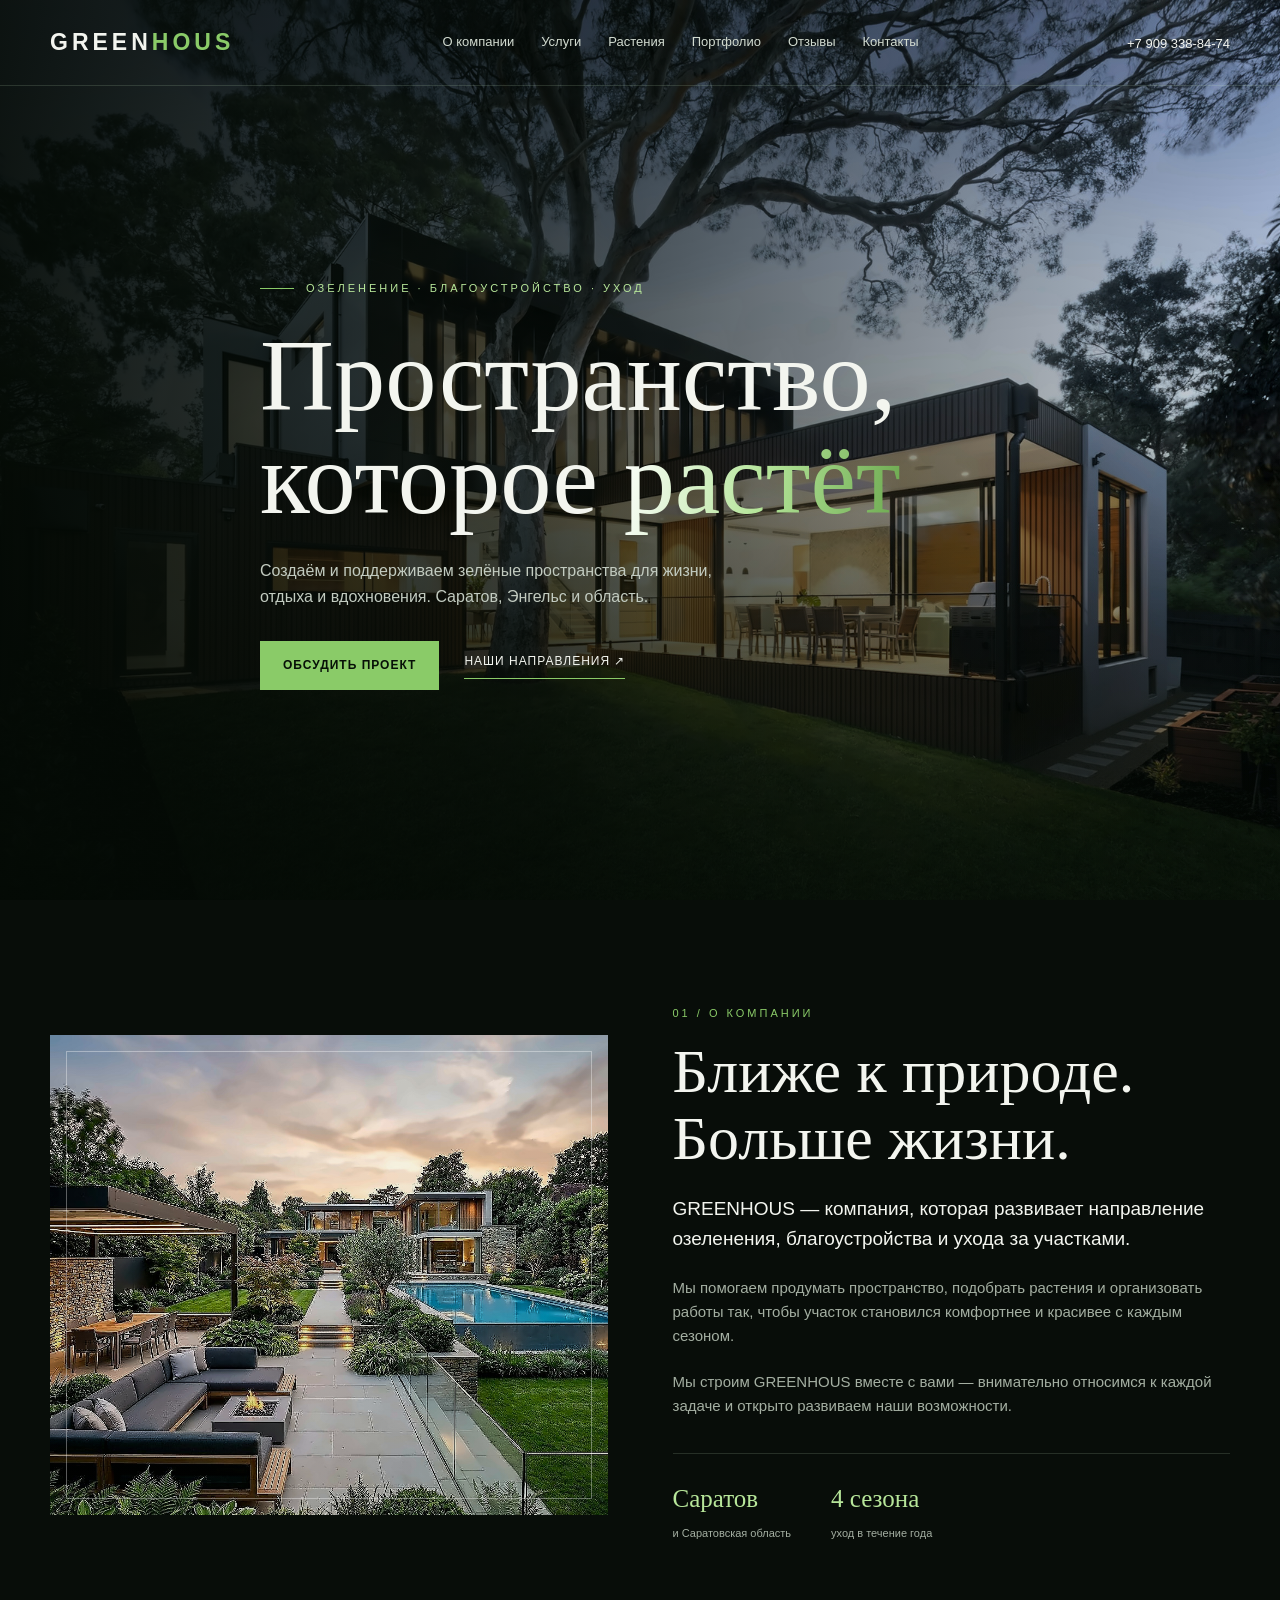
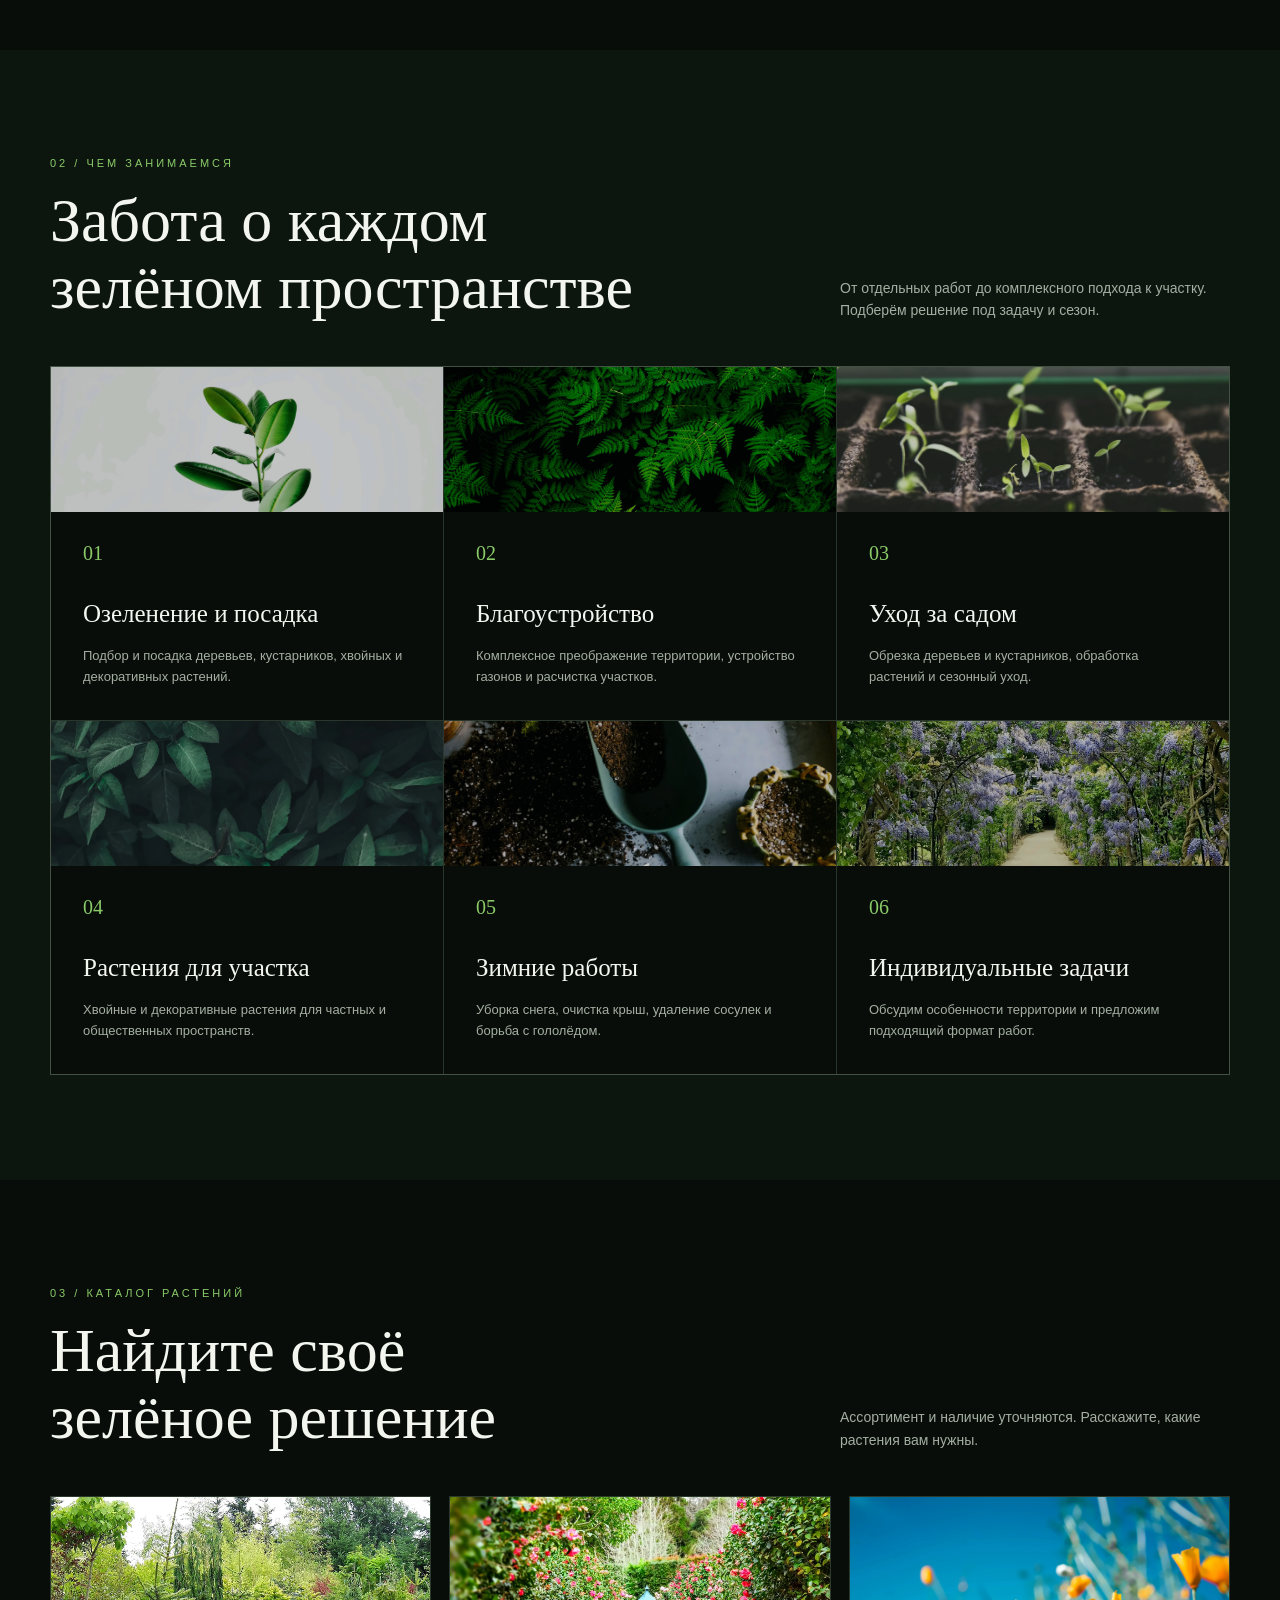
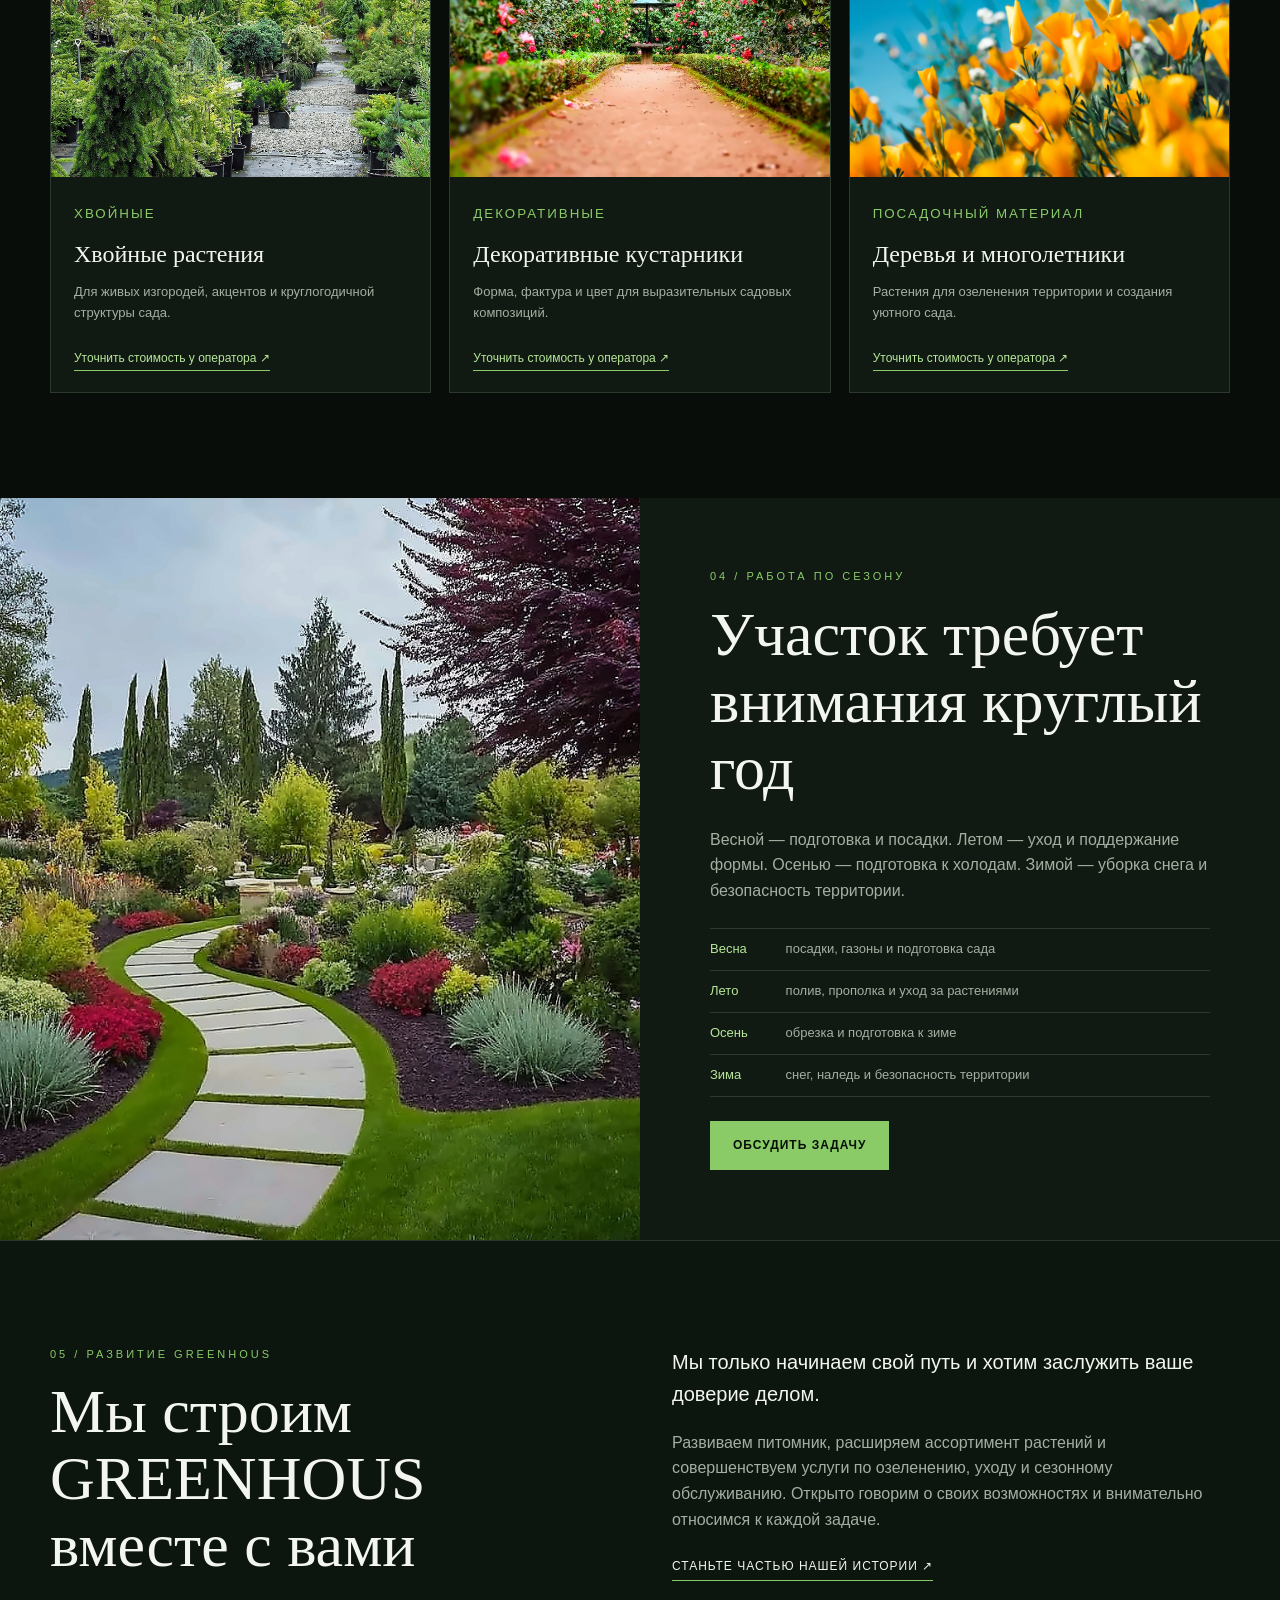
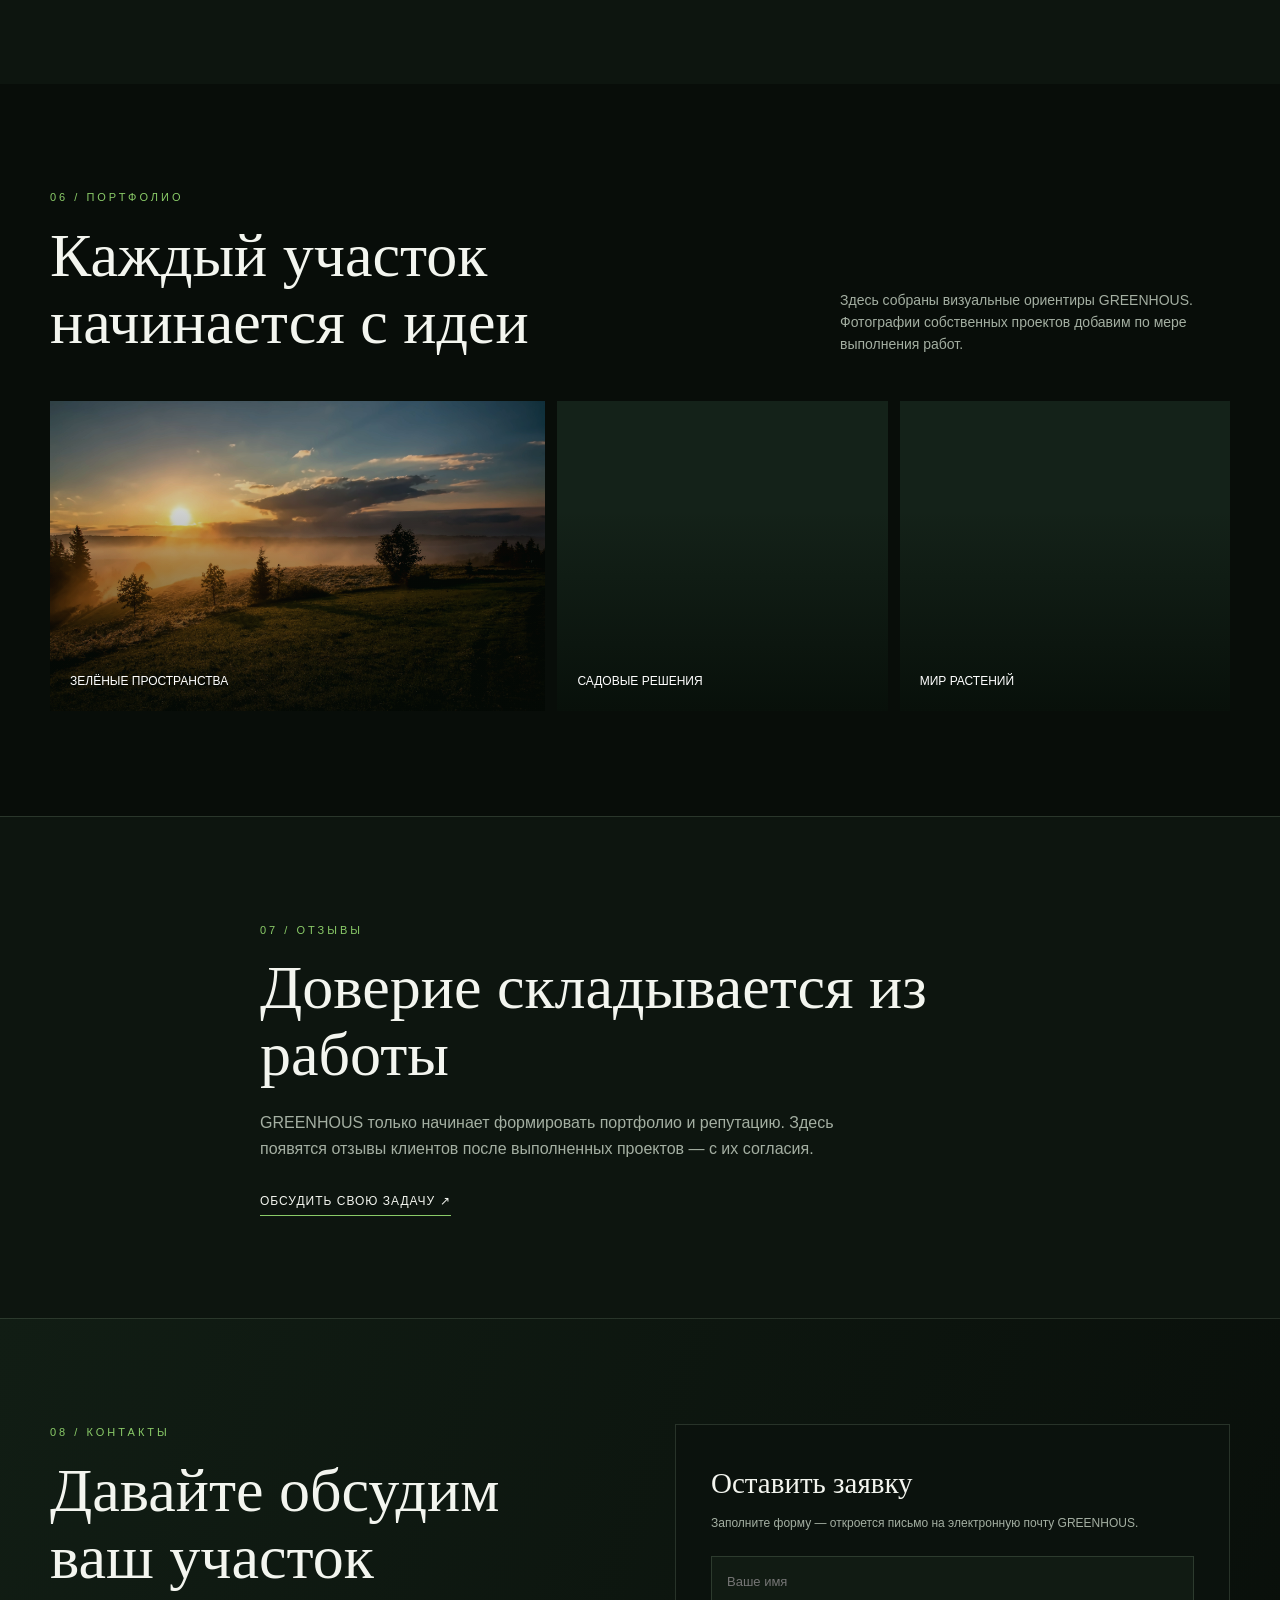
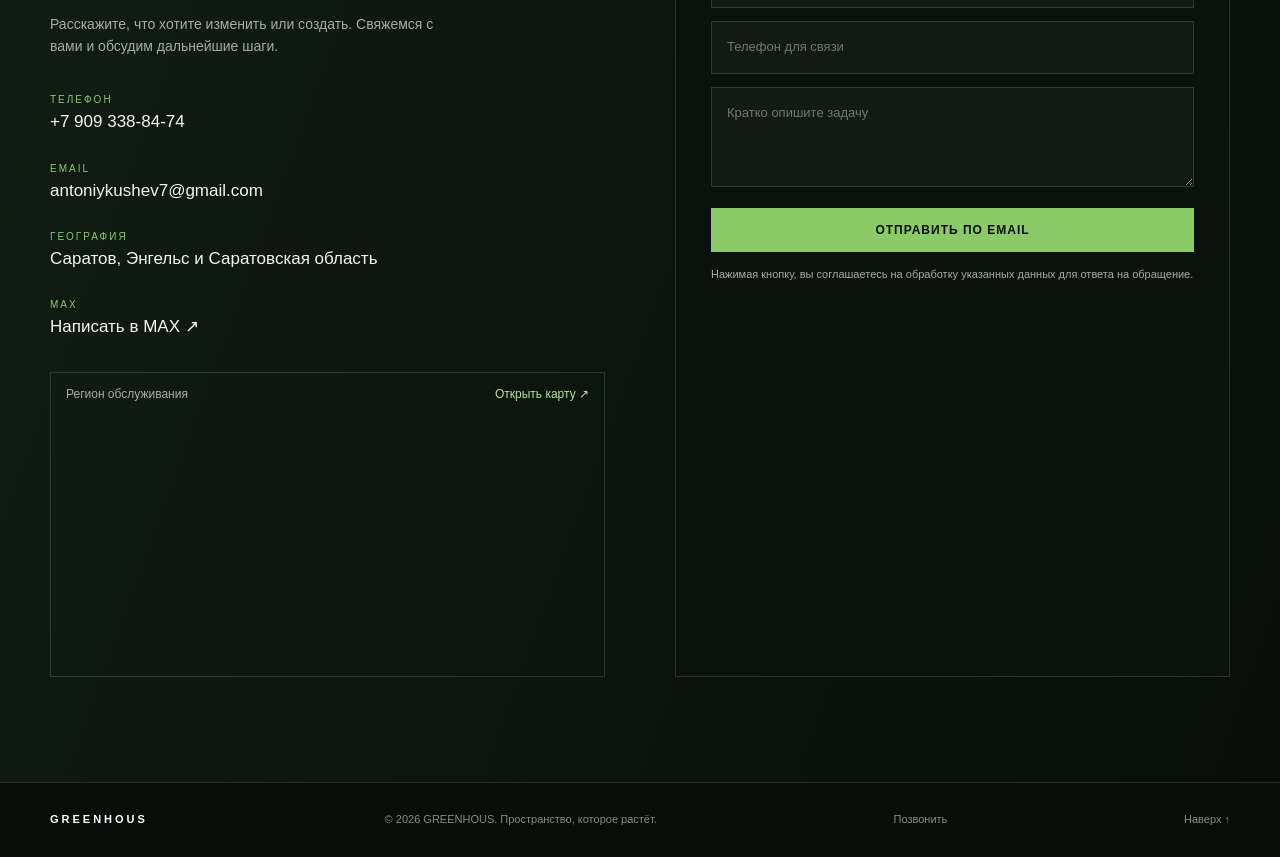
==== index.html @ dd73103c "Add files via upload" ====
<!DOCTYPE html>
<html lang="ru">
<head>
<meta charset="UTF-8">
<meta name="viewport" content="width=device-width, initial-scale=1.0">
<meta name="theme-color" content="#080d09">
<meta name="description" content="GREENHOUS — озеленение, благоустройство и уход за участками в Саратове и области.">
<meta name="robots" content="index,follow">
<meta property="og:type" content="website">
<meta property="og:locale" content="ru_RU">
<meta property="og:site_name" content="GREENHOUS">
<meta property="og:title" content="GREENHOUS — озеленение и уход за участками">
<meta property="og:description" content="Озеленение, благоустройство, растения и уход за участками в Саратове, Энгельсе и области.">
<meta name="color-scheme" content="dark">
<link rel="preload" as="image" href="images/1.jpg" fetchpriority="high">
<title>GREENHOUS — пространство, которое растёт</title>

<style>
:root {
  --bg: #080d09;
  --panel: #101a12;
  --green: #8acb68;
  --light-green: #b7e69a;
  --white: #f3f5ef;
  --muted: #a4afa2;
  --line: rgba(190,220,184,.16);
  --serif: Georgia, "Times New Roman", serif;
}

* {
  box-sizing: border-box;
  margin: 0;
  padding: 0;
}

html {
  scroll-behavior: smooth;
  scroll-padding-top: 24px;
}

:focus-visible { outline: 2px solid var(--light-green); outline-offset: 4px; }
img { display: block; }
::selection { background: var(--green); color: #071007; }

body {
  background: var(--bg);
  color: var(--white);
  font-family: Arial, sans-serif;
  line-height: 1.6;
}

a {
  color: inherit;
  text-decoration: none;
}

.container {
  width: min(1180px, calc(100% - 48px));
  margin: auto;
}

/* HEADER */

header {
  position: absolute;
  z-index: 10;
  width: 100%;
  border-bottom: 1px solid var(--line);
}

.nav {
  height: 85px;
  display: flex;
  align-items: center;
  justify-content: space-between;
}

.logo {
  font-size: 23px;
  font-weight: 800;
  letter-spacing: 4px;
}

.logo span {
  color: var(--green);
}

.nav-links {
  display: flex;
  gap: 27px;
  font-size: 13px;
  color: #d2dbd0;
}

.nav-links a:hover {
  color: var(--light-green);
}

.phone {
  font-size: 13px;
}

.menu-button {
  display: none;
  background: none;
  border: none;
  color: white;
  font-size: 26px;
  cursor: pointer;
  width: 44px;
  height: 44px;
}

/* BUTTONS */

.button {
  display: inline-block;
  padding: 14px 22px;
  background: var(--green);
  border: 1px solid var(--green);
  color: #071007;
  font-size: 12px;
  font-weight: bold;
  letter-spacing: 1px;
  text-transform: uppercase;
  transition: .3s;
  cursor: pointer;
}

.button:hover {
  background: transparent;
  color: var(--light-green);
}

/* HERO */

.hero {
  min-height: 750px;
  height: 100vh;
  display: flex;
  align-items: center;
  position: relative;
  background:
    linear-gradient(90deg,
      rgba(5,10,6,.96),
      rgba(5,10,6,.78) 48%,
      rgba(5,10,6,.2)),
    url("images/5.jpg")
    center/cover;
}

.hero-content {
  max-width: 760px;
  padding-top: 70px;
}

.eyebrow {
  color: var(--light-green);
  font-size: 11px;
  letter-spacing: 3px;
  text-transform: uppercase;
}

.eyebrow::before {
  content: "";
  display: inline-block;
  width: 34px;
  height: 1px;
  background: var(--green);
  margin-right: 12px;
  vertical-align: middle;
}

.hero h1 {
  font-family: var(--serif);
  font-size: clamp(55px, 8vw, 105px);
  font-weight: 400;
  line-height: 1;
  margin: 28px 0;
}

.hero h1 em {
  font-style: normal;
  background: linear-gradient(
    100deg,
    #fff,
    #b5e59a,
    #6ba84e
  );
  -webkit-background-clip: text;
  background-clip: text;
  color: transparent;
}

.hero p {
  max-width: 470px;
  color: #c2cbc0;
  font-size: 16px;
  margin-bottom: 32px;
}

.hero-actions {
  display: flex;
  align-items: center;
  gap: 25px;
}

.text-link {
  font-size: 12px;
  text-transform: uppercase;
  letter-spacing: 1px;
  border-bottom: 1px solid var(--green);
  padding-bottom: 7px;
}

/* GENERAL SECTIONS */

section {
  padding: 105px 0;
}

.kicker {
  color: var(--green);
  font-size: 11px;
  letter-spacing: 3px;
  text-transform: uppercase;
}

h2 {
  font-family: var(--serif);
  font-size: clamp(38px, 5vw, 62px);
  font-weight: 400;
  line-height: 1.08;
  margin-top: 15px;
}

.section-head {
  display: flex;
  align-items: end;
  justify-content: space-between;
  gap: 30px;
  margin-bottom: 45px;
}

.section-intro {
  max-width: 390px;
  color: var(--muted);
  font-size: 14px;
}

/* ABOUT */

.about-grid {
  display: grid;
  grid-template-columns: 1fr 1fr;
  gap: 65px;
  align-items: center;
}

.about-image {
  min-height: 480px;
  background:
    url("images/2.jpg")
    center/cover;
}

.about-text p {
  color: var(--muted);
  margin-top: 22px;
  font-size: 15px;
}

.about-text .lead {
  color: var(--white);
  font-size: 19px;
}

.stats {
  display: flex;
  gap: 40px;
  border-top: 1px solid var(--line);
  margin-top: 35px;
  padding-top: 25px;
}

.stats strong {
  display: block;
  color: var(--light-green);
  font-family: var(--serif);
  font-size: 25px;
  font-weight: 400;
}

.stats span {
  font-size: 11px;
  color: var(--muted);
}

/* SERVICES */

.services {
  background: #0d150f;
}

.service-grid {
  display: grid;
  grid-template-columns: repeat(3, 1fr);
  border: 1px solid var(--line);
  gap: 1px;
  background: var(--line);
}

.service {
  background: var(--bg);
  padding: 32px;
  min-height: 230px;
  transition: .3s;
}

.service:hover {
  background: #142219;
}

.service-number {
  color: var(--green);
  font-family: var(--serif);
  font-size: 20px;
}

.service h3 {
  font-family: var(--serif);
  font-size: 25px;
  font-weight: 400;
  margin: 25px 0 12px;
}

.service p {
  color: var(--muted);
  font-size: 13px;
}

/* CATALOG */

.catalog-grid {
  display: grid;
  grid-template-columns: repeat(3, 1fr);
  gap: 18px;
}

.plant {
  background: var(--panel);
  border: 1px solid var(--line);
}

.plant-image {
  height: 260px;
  background-size: cover;
  background-position: center;
}

.plant:nth-child(1) .plant-image {
  background-image: url("images/3.jpg");
}

.plant:nth-child(2) .plant-image {
  background-image: url("images/14.jpg");
}

.plant:nth-child(3) .plant-image {
  background-image: url("images/12.jpg");
}

.plant-content {
  padding: 23px;
}

.plant-content small {
  color: var(--green);
  text-transform: uppercase;
  letter-spacing: 2px;
}

.plant-content h3 {
  font-family: var(--serif);
  font-size: 24px;
  font-weight: 400;
  margin: 9px 0;
}

.plant-content p {
  color: var(--muted);
  font-size: 13px;
  margin-bottom: 20px;
}

.plant-content a {
  color: var(--light-green);
  font-size: 12px;
  border-bottom: 1px solid var(--green);
  padding-bottom: 5px;
}

/* FEATURE */

.feature {
  display: grid;
  grid-template-columns: 1fr 1fr;
  background: #101a12;
  padding: 0;
}

.feature-image {
  min-height: 480px;
  background: url("images/4.jpg")
  center/cover;
}

.feature-content {
  padding: 70px;
  align-self: center;
}

.feature-content p {
  color: var(--muted);
  margin: 25px 0;
}

/* PORTFOLIO */

.gallery {
  display: grid;
  grid-template-columns: 1.2fr .8fr .8fr;
  gap: 12px;
}

.gallery-item {
  height: 310px;
  position: relative;
  overflow: hidden;
}

.gallery-item img {
  width: 100%;
  height: 100%;
  object-fit: cover;
  position: absolute;
  inset: 0;
  opacity: .8;
  transition: .5s;
}

.gallery-item:hover img {
  transform: scale(1.05);
  opacity: 1;
}

.gallery-item span {
  position: absolute;
  bottom: 20px;
  left: 20px;
  font-size: 12px;
  text-transform: uppercase;
}

/* CONTACTS */

.contacts {
  background: linear-gradient(110deg, #111d14, #080d09);
  border-top: 1px solid var(--line);
}

.contact-grid {
  display: grid;
  grid-template-columns: 1fr 1fr;
  gap: 70px;
}

.contact-details {
  display: grid;
  gap: 25px;
  margin-top: 35px;
}

.contact-details small {
  display: block;
  color: var(--green);
  font-size: 10px;
  letter-spacing: 2px;
  text-transform: uppercase;
}

.contact-details a,
.contact-details span {
  font-size: 17px;
}

.contact-form {
  background: #0b120d;
  border: 1px solid var(--line);
  padding: 35px;
}

.contact-form .privacy-note { color: var(--muted); font-size: 11px; line-height: 1.5; margin-top: 14px; }
.contact-form .privacy-note a { color: var(--light-green); text-decoration: underline; text-underline-offset: 3px; }

.contact-form h3 {
  font-family: var(--serif);
  font-size: 29px;
  font-weight: 400;
}

.contact-form p {
  color: var(--muted);
  font-size: 12px;
  margin: 8px 0 22px;
}

.field {
  width: 100%;
  background: #111b13;
  border: 1px solid var(--line);
  padding: 15px;
  color: white;
  margin-bottom: 13px;
  font: inherit;
  font-size: 13px;
  outline: none;
}

.field:focus {
  border-color: var(--green);
}

textarea.field {
  min-height: 100px;
  resize: vertical;
}

.form-status {
  color: var(--light-green);
  font-size: 12px;
  margin-top: 12px;
}

/* FOOTER */

footer {
  padding: 28px 0;
  border-top: 1px solid var(--line);
  color: #829080;
  font-size: 11px;
}

.footer-row {
  display: flex;
  justify-content: space-between;
  gap: 20px;
}

.footer-logo {
  color: white;
  font-weight: bold;
  letter-spacing: 3px;
}

/* MOBILE */

@media(max-width: 850px) {
  .nav-links {
    gap: 12px;
  }

  .phone {
    display: none;
  }

  .about-grid,
  .contact-grid {
    gap: 30px;
  }
}

@media(max-width: 700px) {
  .container {
    width: calc(100% - 36px);
  }

  .nav {
    height: 72px;
  }

  .menu-button {
    display: block;
  }

  .nav-links {
    display: none;
    position: absolute;
    top: 72px;
    left: 0;
    right: 0;
    background: #0b120d;
    padding: 25px;
    flex-direction: column;
    border-bottom: 1px solid var(--line);
    box-shadow: 0 16px 28px rgba(0,0,0,.25);
  }

  .nav-links.open {
    display: flex;
  }

  .hero {
    min-height: 620px;
    height: min(92svh, 820px);
  }

  .hero h1 {
    font-size: 58px;
  }

  section {
    padding: 75px 0;
  }

  .section-head {
    display: block;
  }

  .section-intro {
    margin-top: 20px;
  }

  .about-grid,
  .contact-grid,
  .feature {
    grid-template-columns: 1fr;
  }

  .about-image {
    min-height: 320px;
    order: 2;
  }

  .service-grid,
  .catalog-grid {
    grid-template-columns: 1fr;
  }

  .feature-image {
    min-height: 280px;
  }

  .feature-content {
    padding: 40px 25px;
  }

  .gallery {
    grid-template-columns: 1fr 1fr;
  }

  .gallery-item {
    height: 210px;
  }

  .gallery-item:first-child {
    grid-column: span 2;
  }

  .contact-form {
    padding: 23px;
  }

  .footer-row {
    flex-direction: column;
  }
}


/* ===== FOREST PREMIUM — IMAGE UPDATE ===== */

/* Главный экран */
.hero {
  background:
    linear-gradient(
      90deg,
      rgba(4, 10, 5, .94) 0%,
      rgba(4, 10, 5, .70) 42%,
      rgba(4, 10, 5, .12) 100%
    ),
    linear-gradient(
      0deg,
      rgba(4, 10, 5, .65),
      transparent 55%
    ),
    url("images/1.jpg")
    center 48% / cover;
}

/* Фотография о компании */
.about-image {
  background:
    linear-gradient(0deg, rgba(5,12,7,.15), transparent),
    url("images/2.jpg")
    center / cover;
  position: relative;
  overflow: hidden;
}

.about-image::after {
  content: "";
  position: absolute;
  inset: 16px;
  border: 1px solid rgba(255,255,255,.35);
}

/* Фотографии в карточках услуг */
.service {
  position: relative;
  overflow: hidden;
  isolation: isolate;
}

.service::before {
  content: "";
  display: block;
  height: 145px;
  margin: -32px -32px 25px;
  background-size: cover;
  background-position: center;
  opacity: .78;
  transition: .5s;
}

.service:hover::before {
  transform: scale(1.04);
  opacity: 1;
}

.service:nth-child(1)::before {
  background-image:
    url("images/6.jpg");
}

.service:nth-child(2)::before {
  background-image:
    url("images/13.jpg");
}

.service:nth-child(3)::before {
  background-image:
    url("images/7.jpg");
}

.service:nth-child(4)::before {
  background-image:
    url("images/8.jpg");
}

.service:nth-child(5)::before {
  background-image:
    url("images/9.jpg");
}

.service:nth-child(6)::before {
  background-image:
    url("images/10.jpg");
}

/* Каталог */
.plant-image {
  height: 280px;
  background-size: cover;
  background-position: center;
  transition: .5s;
}

.plant:hover .plant-image {
  transform: scale(1.025);
}

/* Большая фотография сезонных работ */
.feature-image {
  background:
    linear-gradient(0deg, rgba(4,10,5,.12), transparent),
    url("images/4.jpg")
    center / cover;
}

/* Портфолио */
.gallery-item {
  background: #142219;
}

.gallery-item img {
  filter: saturate(.85) contrast(1.05);
  transition: transform .7s, opacity .5s;
}

.gallery-item::after {
  content: "";
  position: absolute;
  inset: 0;
  background: linear-gradient(
    0deg,
    rgba(4,10,5,.75),
    transparent 65%
  );
  pointer-events: none;
}

.gallery-item span {
  z-index: 2;
  color: white;
}

/* Мобильная версия */
@media(max-width:700px) {
  .service::before {
    height: 175px;
  }

  .plant-image {
    height: 250px;
  }

  .about-image {
    min-height: 350px;
  }
}


.growth { background: #0d150f; border-top: 1px solid var(--line); }
.growth-grid { display: grid; grid-template-columns: 1fr 1fr; gap: 64px; align-items: start; }
.growth-copy p { color: var(--muted); margin: 0 0 20px; }
.growth-copy .lead { color: var(--white); font-size: 20px; }
.season-list { list-style: none; margin: 24px 0; border-top: 1px solid var(--line); }
.season-list li { padding: 10px 0; border-bottom: 1px solid var(--line); color: var(--muted); font-size: 13px; }
.season-list span { display: inline-block; width: 72px; color: var(--light-green); }
.admin-link { color: var(--muted); font-size: 11px; }
@media(max-width:700px) { .growth-grid { grid-template-columns: 1fr; gap: 24px; } }


.reviews { background:#0d150f; border-top:1px solid var(--line); }
.reviews-inner { max-width:760px; }
.reviews-inner p { color:var(--muted); max-width:600px; margin:22px 0 26px; }
.map-block { margin-top:32px; border:1px solid var(--line); }
.map-heading { display:flex; justify-content:space-between; gap:12px; padding:12px 15px; color:var(--muted); font-size:12px; }
.map-heading a { color:var(--light-green); }
.map-block iframe { display:block; border:0; width:100%; height:260px; filter:saturate(.72); }

</style>
</head>

<body>

<header>
  <div class="container nav">
    <a class="logo" href="#top">GREEN<span>HOUS</span></a>

    <nav class="nav-links" id="navLinks" aria-label="Основная навигация">
      <a href="#about">О компании</a>
      <a href="#services">Услуги</a>
      <a href="#catalog">Растения</a>
      <a href="#portfolio">Портфолио</a>
      <a href="#reviews">Отзывы</a>
      <a href="#contacts">Контакты</a>
    </nav>

    <div>
      <a class="phone" href="tel:+790933884746">+7 909 338-84-74</a>
      <button class="menu-button" id="menuButton" type="button" aria-label="Открыть меню" aria-expanded="false" aria-controls="navLinks">☰</button>
    </div>
  </div>
</header>

<main id="top">

<!-- ГЛАВНЫЙ ЭКРАН -->
<section class="hero">
  <div class="container hero-content">
    <div class="eyebrow">Озеленение · благоустройство · уход</div>

    <h1>
      Пространство,<br>
      которое <em>растёт</em>
    </h1>

    <p>
      Создаём и поддерживаем зелёные пространства
      для жизни, отдыха и вдохновения.
      Саратов, Энгельс и область.
    </p>

    <div class="hero-actions">
      <a class="button" href="#contacts">Обсудить проект</a>
      <a class="text-link" href="#services">Наши направления ↗</a>
    </div>
  </div>
</section>

<!-- О КОМПАНИИ -->
<section id="about">
  <div class="container about-grid">

    <div class="about-image" role="img" aria-label="Современный участок среди хвойных деревьев"></div>

    <div class="about-text">
      <div class="kicker">01 / О компании</div>

      <h2>Ближе к природе.<br>Больше жизни.</h2>

      <p class="lead">
        GREENHOUS — компания, которая развивает
        направление озеленения, благоустройства
        и ухода за участками.
      </p>

      <p>
        Мы помогаем продумать пространство,
        подобрать растения и организовать работы
        так, чтобы участок становился комфортнее
        и красивее с каждым сезоном.
      </p>

      <p>
        Мы строим GREENHOUS вместе с вами —
        внимательно относимся к каждой задаче
        и открыто развиваем наши возможности.
      </p>

      <div class="stats">
        <div>
          <strong>Саратов</strong>
          <span>и Саратовская область</span>
        </div>

        <div>
          <strong>4 сезона</strong>
          <span>уход в течение года</span>
        </div>
      </div>
    </div>

  </div>
</section>

<!-- УСЛУГИ -->
<section class="services" id="services">
  <div class="container">

    <div class="section-head">
      <div>
        <div class="kicker">02 / Чем занимаемся</div>
        <h2>Забота о каждом<br>зелёном пространстве</h2>
      </div>

      <p class="section-intro">
        От отдельных работ до комплексного подхода
        к участку. Подберём решение под задачу и сезон.
      </p>
    </div>

    <div class="service-grid">

      <article class="service">
        <span class="service-number">01</span>
        <h3>Озеленение и посадка</h3>
        <p>Подбор и посадка деревьев, кустарников,
        хвойных и декоративных растений.</p>
      </article>

      <article class="service">
        <span class="service-number">02</span>
        <h3>Благоустройство</h3>
        <p>Комплексное преображение территории,
        устройство газонов и расчистка участков.</p>
      </article>

      <article class="service">
        <span class="service-number">03</span>
        <h3>Уход за садом</h3>
        <p>Обрезка деревьев и кустарников,
        обработка растений и сезонный уход.</p>
      </article>

      <article class="service">
        <span class="service-number">04</span>
        <h3>Растения для участка</h3>
        <p>Хвойные и декоративные растения
        для частных и общественных пространств.</p>
      </article>

      <article class="service">
        <span class="service-number">05</span>
        <h3>Зимние работы</h3>
        <p>Уборка снега, очистка крыш,
        удаление сосулек и борьба с гололёдом.</p>
      </article>

      <article class="service">
        <span class="service-number">06</span>
        <h3>Индивидуальные задачи</h3>
        <p>Обсудим особенности территории
        и предложим подходящий формат работ.</p>
      </article>

    </div>
  </div>
</section>

<!-- КАТАЛОГ -->
<section id="catalog">
  <div class="container">

    <div class="section-head">
      <div>
        <div class="kicker">03 / Каталог растений</div>
        <h2>Найдите своё<br>зелёное решение</h2>
      </div>

      <p class="section-intro">
        Ассортимент и наличие уточняются.
        Расскажите, какие растения вам нужны.
      </p>
    </div>

    <div class="catalog-grid">

      <article class="plant">
        <div class="plant-image"></div>
        <div class="plant-content">
          <small>Хвойные</small>
          <h3>Хвойные растения</h3>
          <p>Для живых изгородей, акцентов
          и круглогодичной структуры сада.</p>
          <a href="#contacts">Уточнить стоимость у оператора ↗</a>
        </div>
      </article>

      <article class="plant">
        <div class="plant-image"></div>
        <div class="plant-content">
          <small>Декоративные</small>
          <h3>Декоративные кустарники</h3>
          <p>Форма, фактура и цвет
          для выразительных садовых композиций.</p>
          <a href="#contacts">Уточнить стоимость у оператора ↗</a>
        </div>
      </article>

      <article class="plant">
        <div class="plant-image"></div>
        <div class="plant-content">
          <small>Посадочный материал</small>
          <h3>Деревья и многолетники</h3>
          <p>Растения для озеленения территории
          и создания уютного сада.</p>
          <a href="#contacts">Уточнить стоимость у оператора ↗</a>
        </div>
      </article>

    </div>
  </div>
</section>

<!-- СЕЗОННЫЕ РАБОТЫ -->
<section class="feature">
  <div class="feature-image"></div>

  <div class="feature-content">
    <div class="kicker">04 / Работа по сезону</div>

    <h2>Участок требует внимания круглый год</h2>

    <p>
      Весной — подготовка и посадки.
      Летом — уход и поддержание формы.
      Осенью — подготовка к холодам.
      Зимой — уборка снега и безопасность территории.
    </p>

    <ul class="season-list" aria-label="Сезонные работы">
      <li><span>Весна</span> посадки, газоны и подготовка сада</li>
      <li><span>Лето</span> полив, прополка и уход за растениями</li>
      <li><span>Осень</span> обрезка и подготовка к зиме</li>
      <li><span>Зима</span> снег, наледь и безопасность территории</li>
    </ul>
    <a class="button" href="#contacts">Обсудить задачу</a>
  </div>
</section>

<!-- РАЗВИТИЕ GREENHOUS -->
<section class="growth" id="growth">
  <div class="container growth-grid">
    <div>
      <div class="kicker">05 / Развитие GREENHOUS</div>
      <h2>Мы строим GREENHOUS вместе с вами</h2>
    </div>
    <div class="growth-copy">
      <p class="lead">Мы только начинаем свой путь и хотим заслужить ваше доверие делом.</p>
      <p>Развиваем питомник, расширяем ассортимент растений и совершенствуем услуги по озеленению, уходу и сезонному обслуживанию. Открыто говорим о своих возможностях и внимательно относимся к каждой задаче.</p>
      <a class="text-link" href="#contacts">Станьте частью нашей истории ↗</a>
    </div>
  </div>
</section>

<!-- ПОРТФОЛИО -->
<section id="portfolio">
  <div class="container">

    <div class="section-head">
      <div>
        <div class="kicker">06 / Портфолио</div>
        <h2>Каждый участок<br>начинается с идеи</h2>
      </div>

      <p class="section-intro">
        Здесь собраны визуальные ориентиры GREENHOUS.
        Фотографии собственных проектов добавим
        по мере выполнения работ.
      </p>
    </div>

    <div class="gallery">

      <div class="gallery-item">
        <img src="images/5.jpg" loading="lazy" decoding="async" alt="Зелёные растения и садовая композиция">
        <span>Зелёные пространства</span>
      </div>

      <div class="gallery-item">
        <img src="images/15.jpg" loading="lazy" decoding="async" alt="Садовая дорожка в зелёном саду">
        <span>Садовые решения</span>
      </div>

      <div class="gallery-item">
        <img src="images/17.jpg" loading="lazy" decoding="async" alt="Хвойные деревья в природном ландшафте">
        <span>Мир растений</span>
      </div>

    </div>
  </div>
</section>

<!-- ОТЗЫВЫ -->
<section class="reviews" id="reviews">
  <div class="container reviews-inner">
    <div class="kicker">07 / Отзывы</div>
    <h2>Доверие складывается из работы</h2>
    <p>GREENHOUS только начинает формировать портфолио и репутацию. Здесь появятся отзывы клиентов после выполненных проектов — с их согласия.</p>
    <a class="text-link" href="#contacts">Обсудить свою задачу ↗</a>
  </div>
</section>

<!-- КОНТАКТЫ -->
<section class="contacts" id="contacts">
  <div class="container contact-grid">

    <div>
      <div class="kicker">08 / Контакты</div>

      <h2>Давайте обсудим<br>ваш участок</h2>

      <p class="section-intro" style="margin-top:22px">
        Расскажите, что хотите изменить или создать.
        Свяжемся с вами и обсудим дальнейшие шаги.
      </p>

      <div class="contact-details">

        <div>
          <small>Телефон</small>
          <a href="tel:+790933884746">+7 909 338-84-74</a>
        </div>

        <div>
          <small>Email</small>
          <a href="mailto:antoniykushev7@gmail.com?subject=GREENHOUS%20%E2%80%94%20%D0%B2%D0%BE%D0%BF%D1%80%D0%BE%D1%81">
            antoniykushev7@gmail.com
          </a>
        </div>

        <div>
          <small>География</small>
          <span>Саратов, Энгельс и Саратовская область</span>
        </div>

        <div>
          <small>MAX</small>
          <a href="https://max.ru/u/f9LHodD0cOJuDiouukZgVZojZE43zdKEzvGZ2Wch3VQP-RNvD-j-MZQ9Vcc"
             target="_blank" rel="noopener">
            Написать в MAX ↗
          </a>
        </div>

      </div>
      <div class="map-block">
        <div class="map-heading"><span>Регион обслуживания</span><a href="https://www.openstreetmap.org/?mlat=51.533&mlon=46.034#map=10/51.533/46.034" target="_blank" rel="noopener">Открыть карту ↗</a></div>
        <iframe title="Карта Саратова и Энгельса — регион работы GREENHOUS" src="https://www.openstreetmap.org/export/embed.html?bbox=45.80%2C51.43%2C46.25%2C51.69&layer=mapnik&marker=51.533%2C46.034" loading="lazy" referrerpolicy="no-referrer-when-downgrade"></iframe>
      </div>
    </div>

    <form class="contact-form" id="contactForm">
      <h3>Оставить заявку</h3>
      <p>Заполните форму — откроется письмо на электронную почту GREENHOUS.</p>

      <input class="field" name="name" autocomplete="name"
             placeholder="Ваше имя" required>

      <input class="field" name="phone" type="tel" autocomplete="tel" inputmode="tel"
             placeholder="Телефон для связи" required>

      <textarea class="field" name="message"
                placeholder="Кратко опишите задачу"></textarea>

      <button class="button" type="submit" style="width:100%">
        Отправить по email
      </button>

      <p class="privacy-note">
        Нажимая кнопку, вы соглашаетесь на обработку указанных данных для ответа на обращение.
      </p>

      <div class="form-status" id="formStatus"></div>
    </form>

  </div>
</section>

</main>

<footer>
  <div class="container footer-row">
    <a class="footer-logo" href="#top">GREENHOUS</a>
    <span>© <span id="currentYear">2026</span> GREENHOUS. Пространство, которое растёт.</span>
    <a href="tel:+790933884746">Позвонить</a>
    <a href="#top">Наверх ↑</a>
  </div>
</footer>

<script>
document.getElementById("currentYear").textContent = new Date().getFullYear();

// Мобильное меню
const menuButton = document.getElementById("menuButton");
const navLinks = document.getElementById("navLinks");

function setMenuOpen(open) {
  navLinks.classList.toggle("open", open);
  menuButton.setAttribute("aria-expanded", String(open));
  menuButton.setAttribute("aria-label", open ? "Закрыть меню" : "Открыть меню");
  menuButton.textContent = open ? "×" : "☰";
}

menuButton.addEventListener("click", () => {
  setMenuOpen(!navLinks.classList.contains("open"));
});

document.addEventListener("keydown", (event) => {
  if (event.key === "Escape") setMenuOpen(false);
});

navLinks.querySelectorAll("a").forEach(link => {
  link.addEventListener("click", () => {
    setMenuOpen(false);
  });
});

// Открывает подготовленное письмо на адрес GREENHOUS.
document.getElementById("contactForm")
.addEventListener("submit", (event) => {
  event.preventDefault();
  const data = new FormData(event.currentTarget);
  const record = {
    id: (crypto.randomUUID ? crypto.randomUUID() : `lead-${Date.now()}`),
    name: String(data.get("name") || "").trim(),
    phone: String(data.get("phone") || "").trim(),
    message: String(data.get("message") || "").trim(),
    status: "Новая",
    createdAt: new Date().toISOString(),
    source: "website-local"
  };
  // Local demonstration inbox; connect a protected server API before launch for a shared inbox.
  try {
    const storeKey = "greenhous-admin-v1";
    const saved = JSON.parse(localStorage.getItem(storeKey) || "null") || {
      leads: [],
      plants: [
        { id: "plant-thuja", name: "Туя западная", category: "Хвойные", availability: "Уточнить", note: "Стоимость уточняйте у оператора." },
        { id: "plant-spruce", name: "Ель декоративная", category: "Хвойные", availability: "Уточнить", note: "Стоимость уточняйте у оператора." },
        { id: "plant-shrub", name: "Декоративные кустарники", category: "Декоративные", availability: "Уточнить", note: "Стоимость уточняйте у оператора." },
        { id: "plant-perennial", name: "Многолетние растения", category: "Многолетники", availability: "Уточнить", note: "Стоимость уточняйте у оператора." }
      ],
      services: [
        { name: "Озеленение участков", description: "Подбор и посадка растений, создание цветников и зелёных зон.", season: "Весна — осень" },
        { name: "Уход за садом", description: "Полив, подкормка, прополка и обработка растений.", season: "Весна — осень" },
        { name: "Обрезка деревьев и кустарников", description: "Формирующая и санитарная обрезка.", season: "По сезону" },
        { name: "Устройство газонов", description: "Подготовка грунта и создание зелёного покрытия.", season: "Весна — лето" },
        { name: "Зимние работы", description: "Уборка снега, очистка крыш и удаление наледи.", season: "Зима" }
      ]
    };
    saved.leads = Array.isArray(saved.leads) ? saved.leads : [];
    saved.leads.unshift(record);
    localStorage.setItem(storeKey, JSON.stringify(saved));
  } catch (error) {
    console.warn("Локально сохранить обращение не удалось", error);
  }
  const subject = encodeURIComponent("Заявка с сайта GREENHOUS");
  const body = encodeURIComponent(
    `Имя: ${data.get("name")}\nТелефон: ${data.get("phone")}\nЗадача: ${data.get("message") || "Не указана"}`
  );
  document.getElementById("formStatus").textContent = "Заявка сохранена в этом браузере для демо панели. Открываем почтовое приложение; если оно не открылось, напишите нам на antoniykushev7@gmail.com.";
  window.location.href = `mailto:antoniykushev7@gmail.com?subject=${subject}&body=${body}`;
});
</script>

</body>
</html>
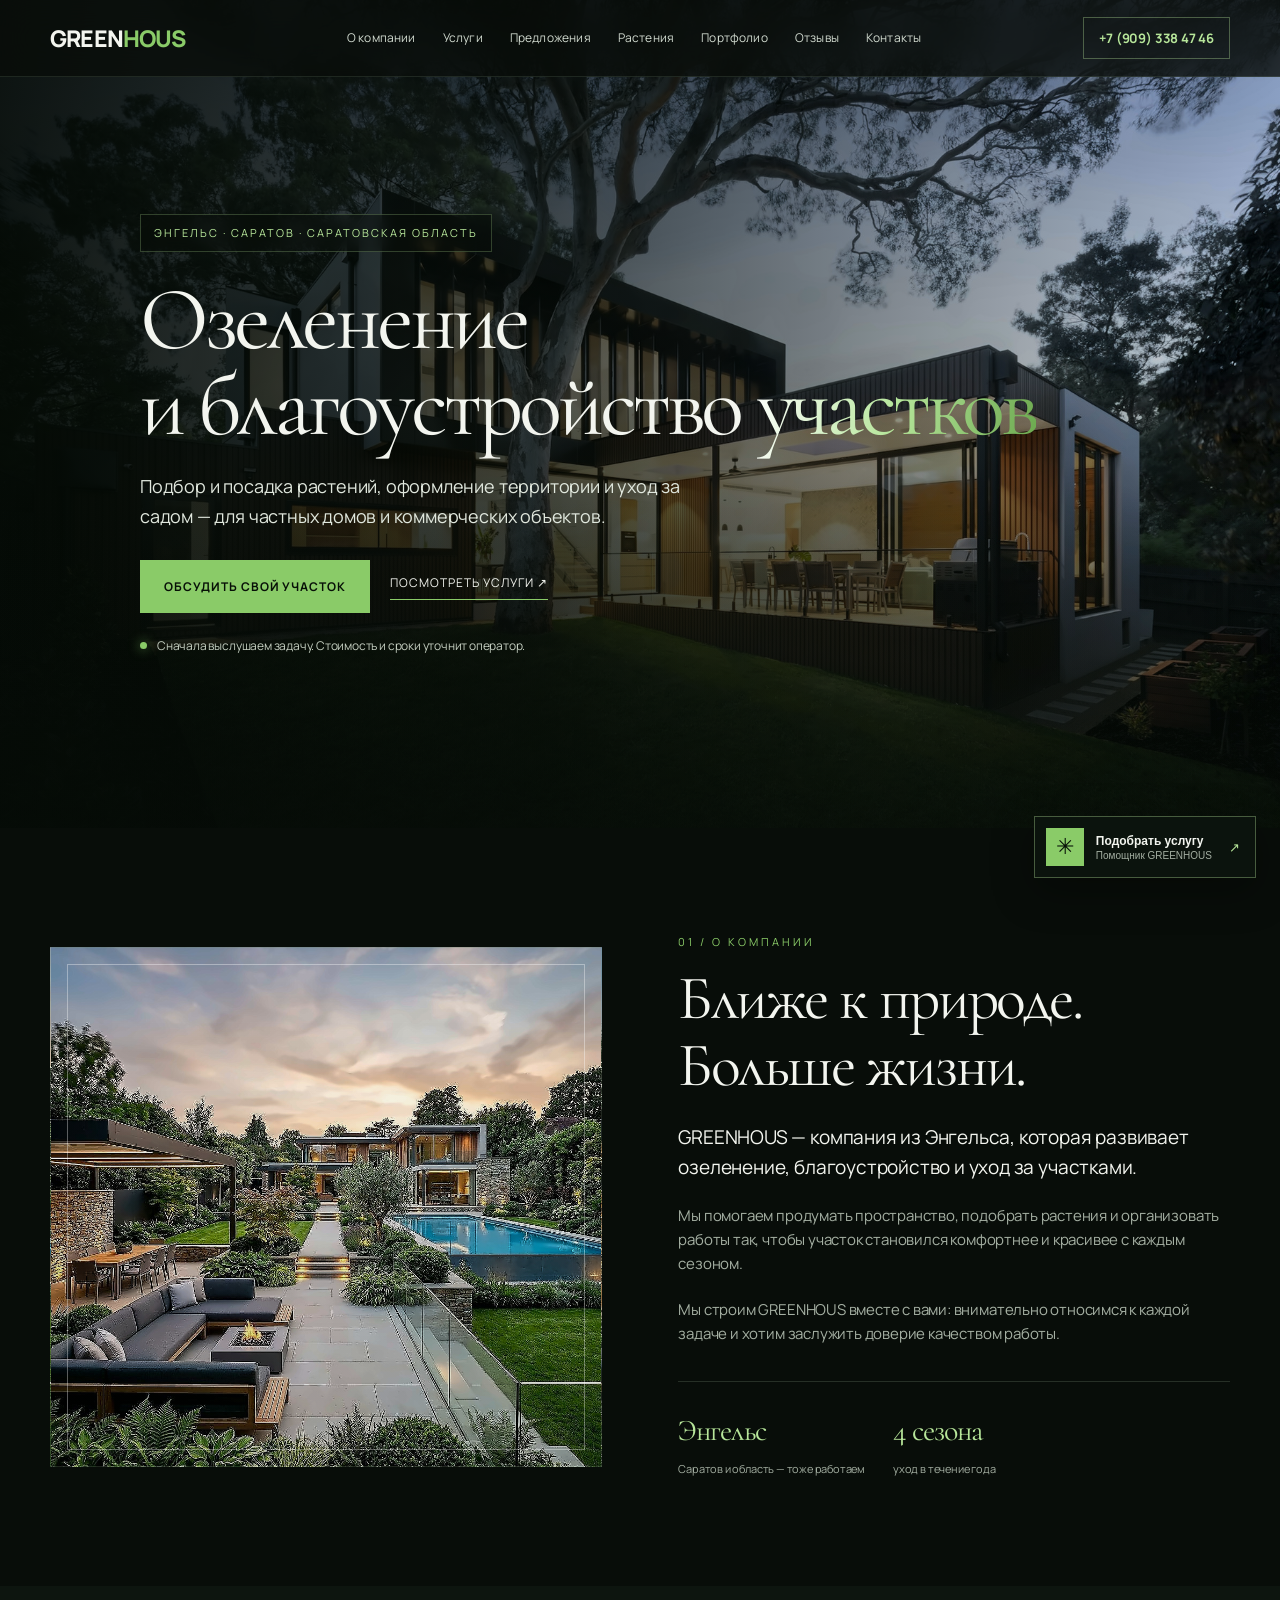
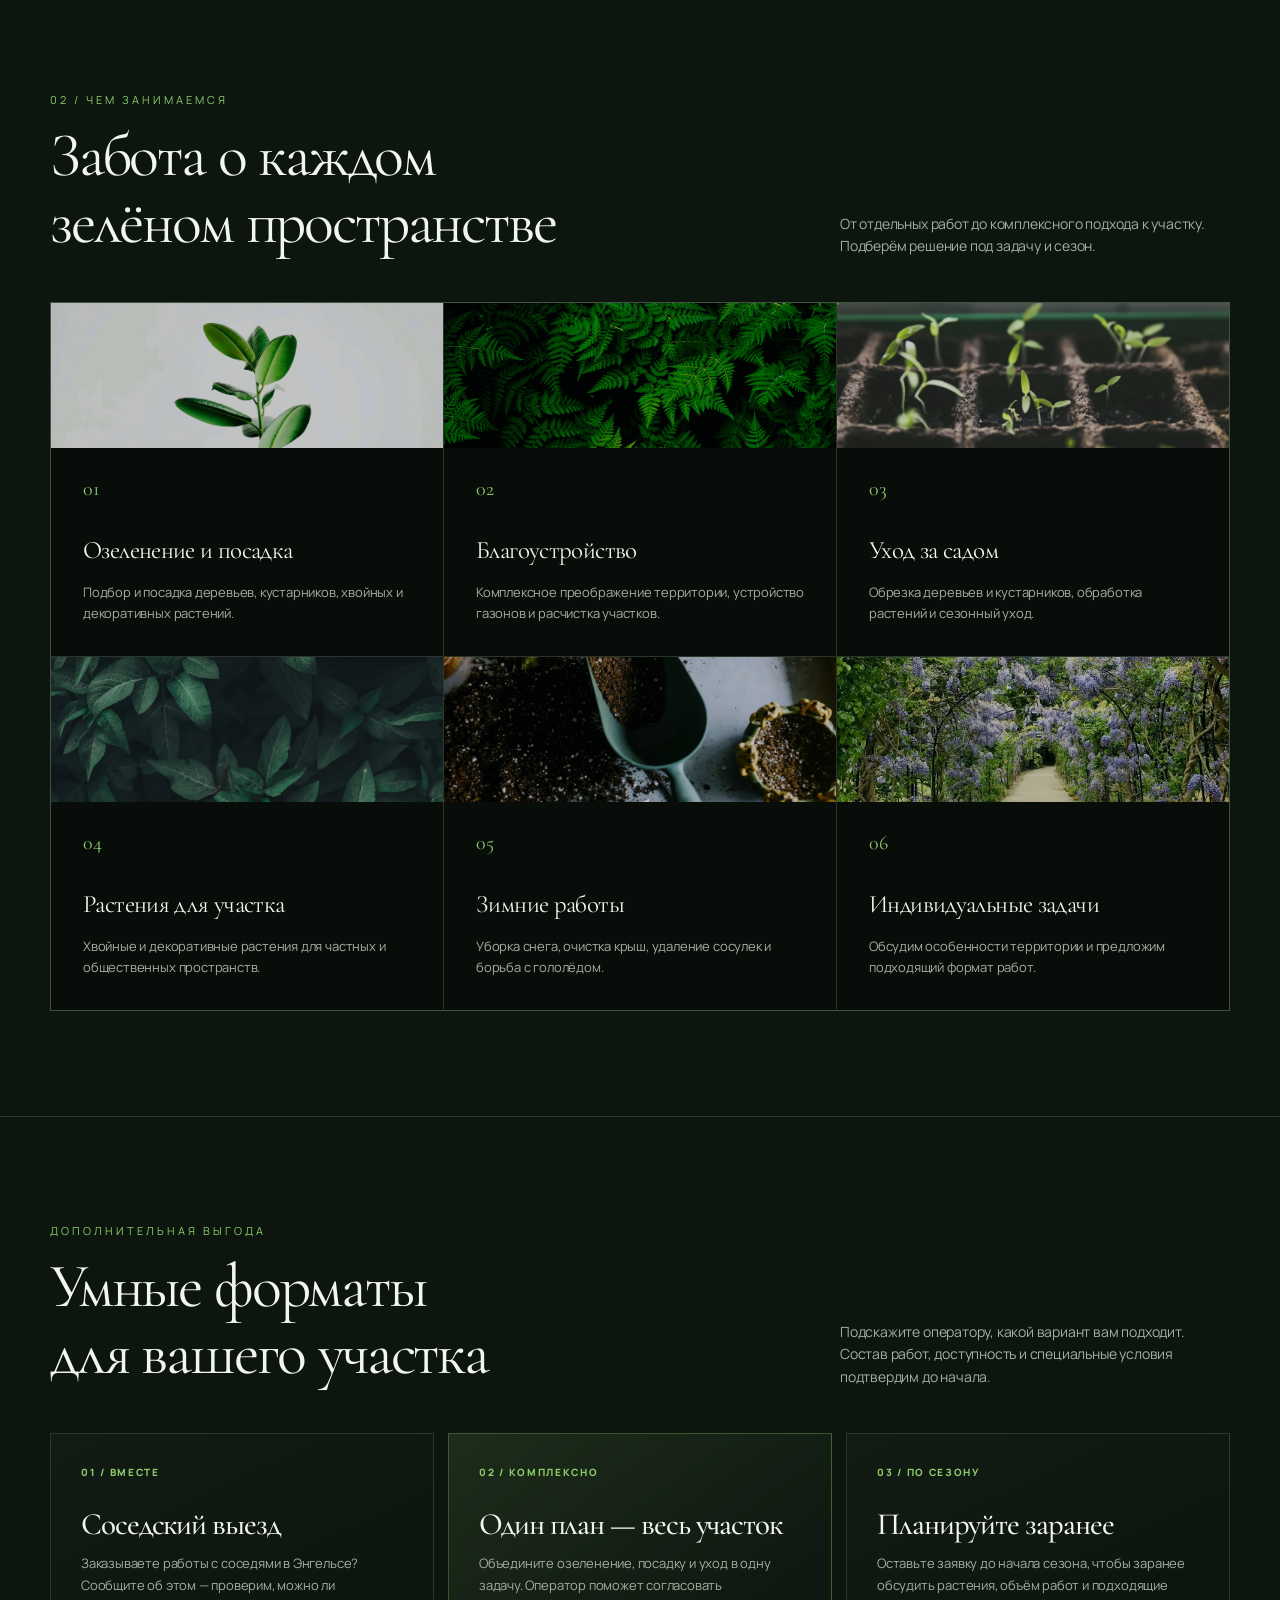
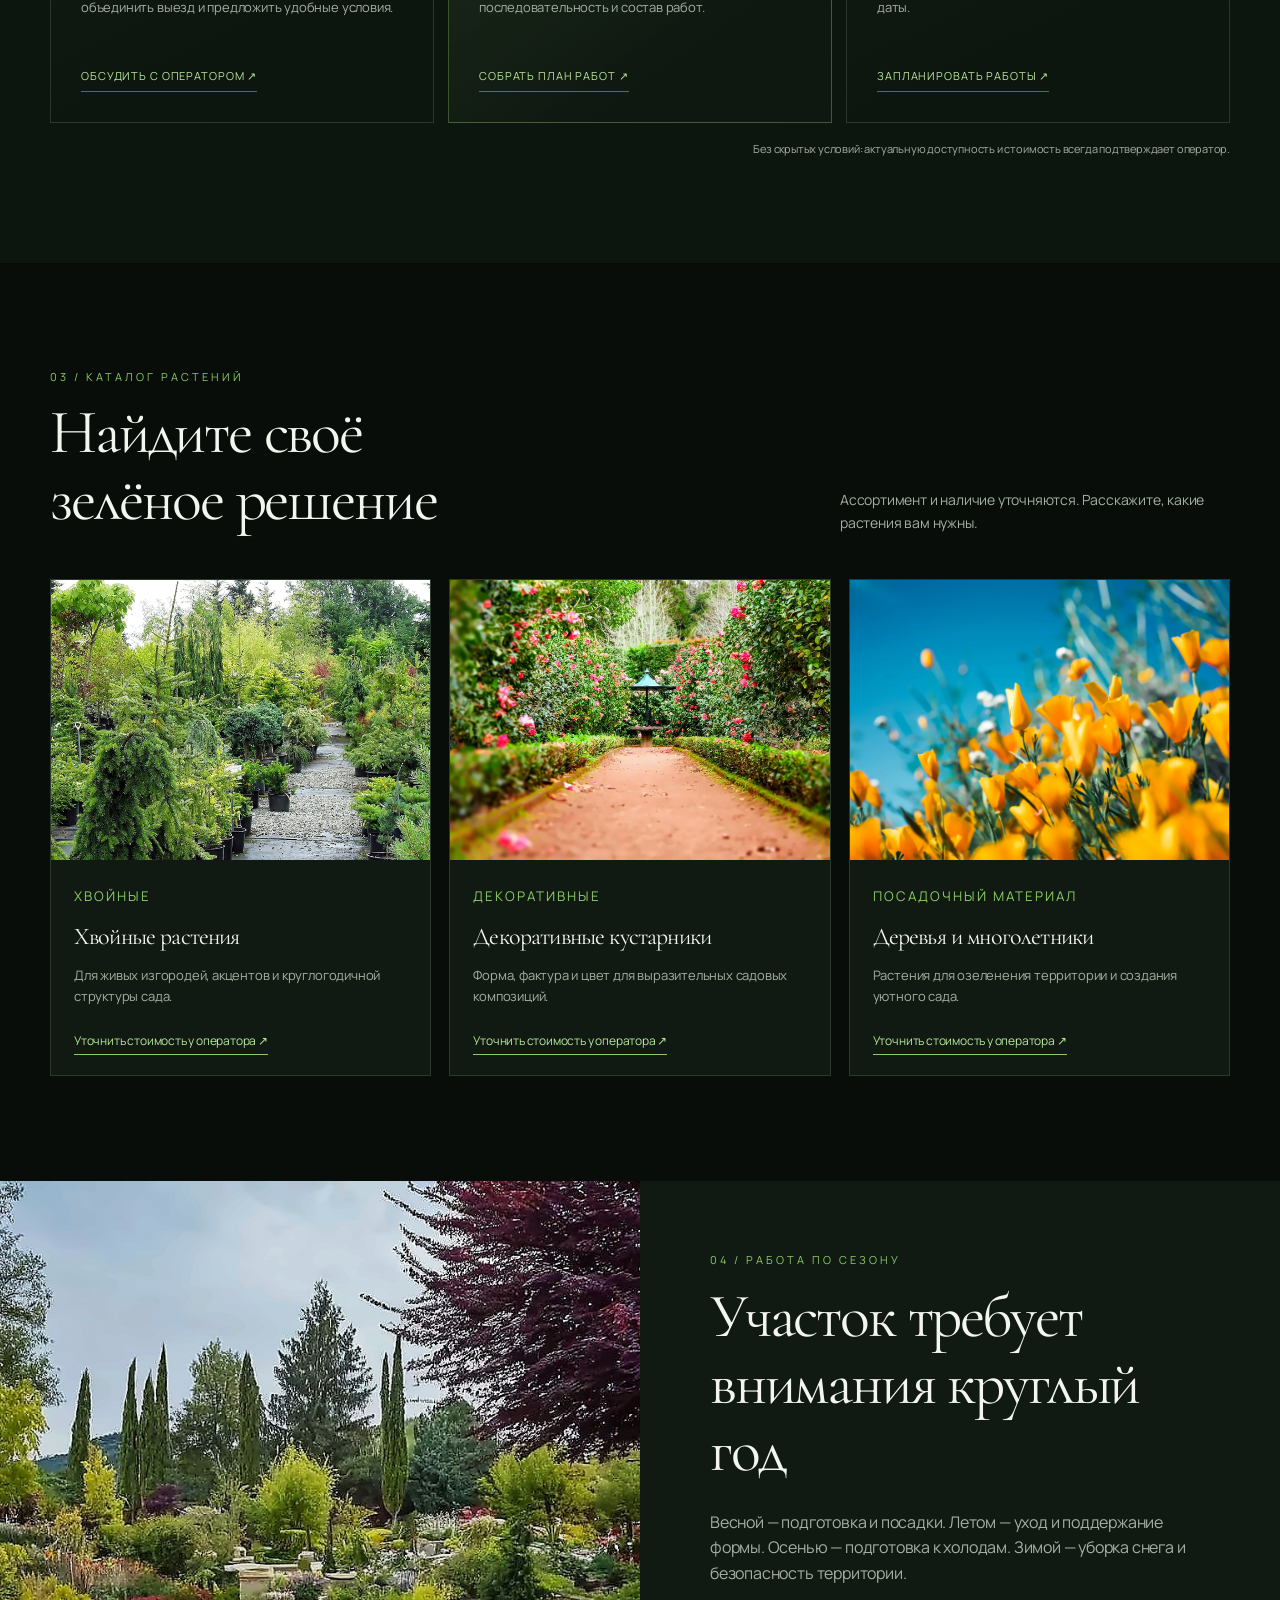
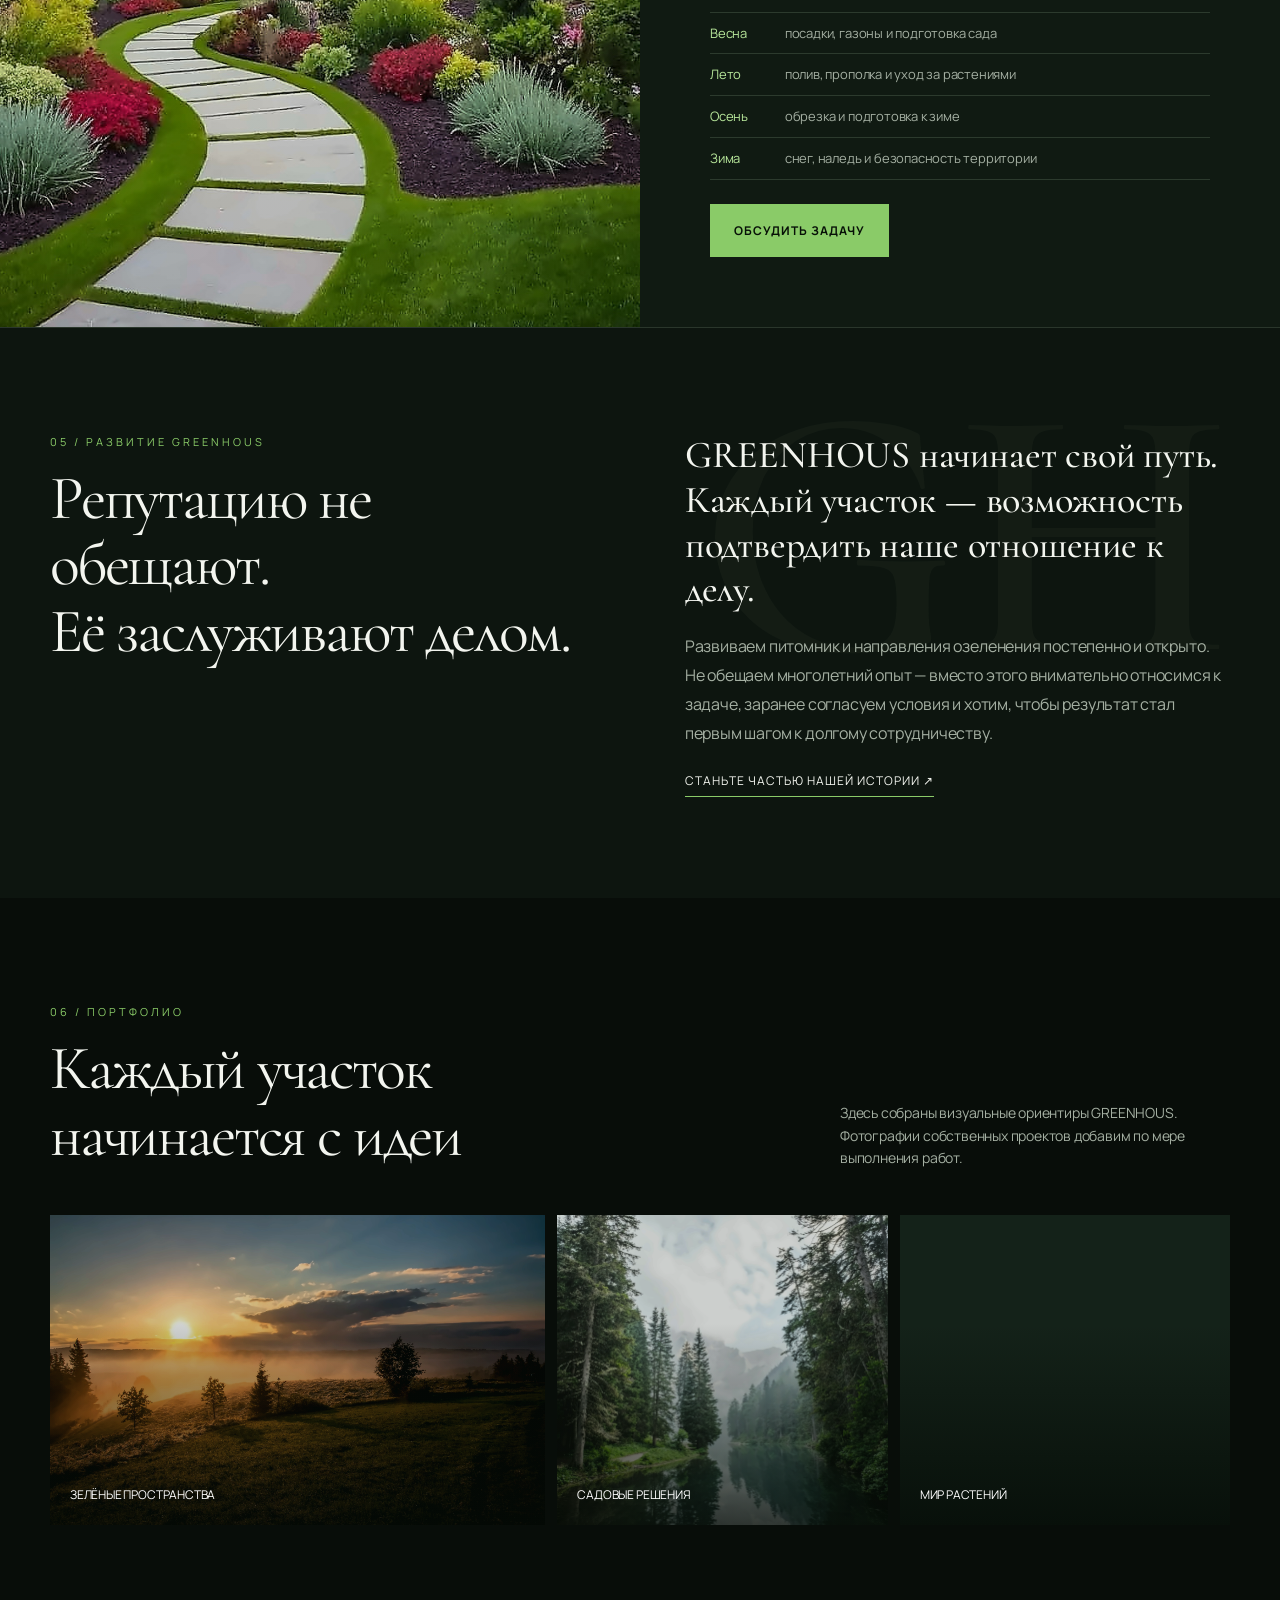
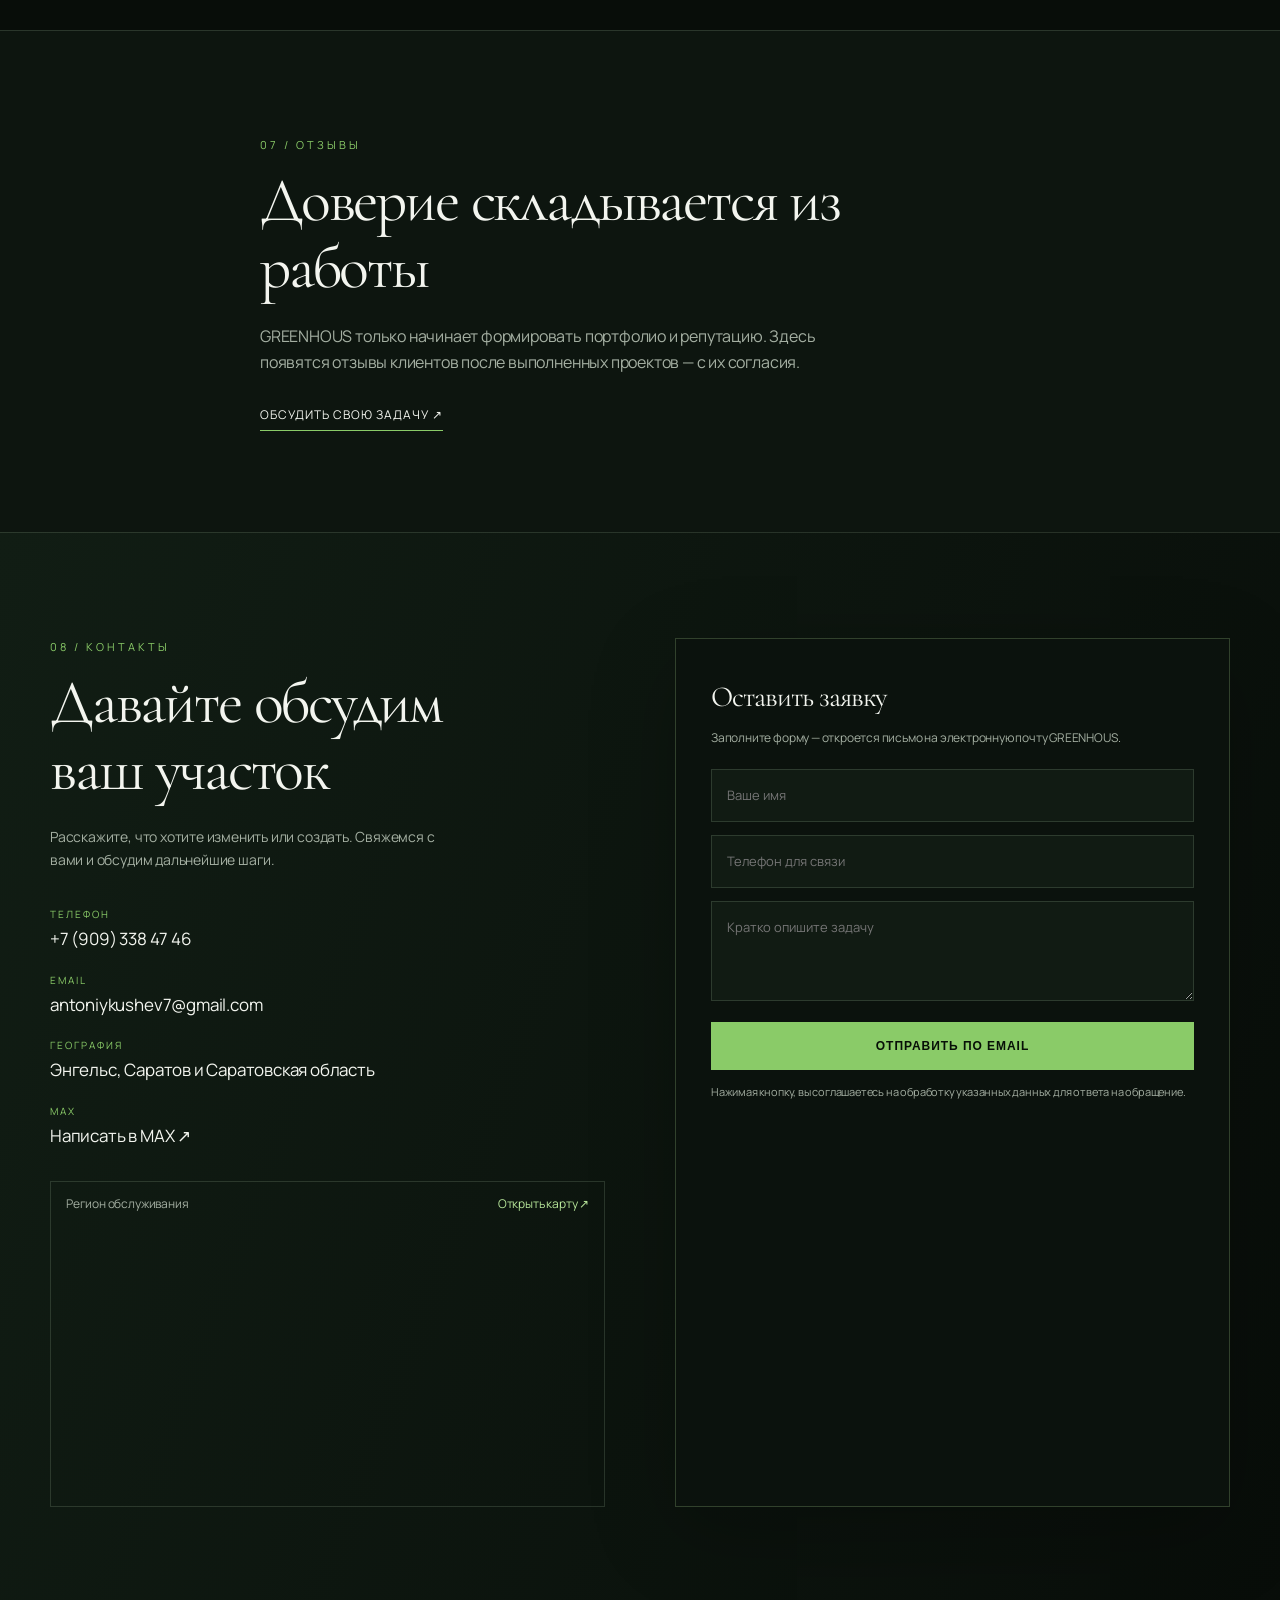
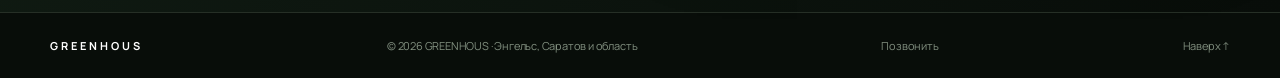
==== commit 92666ddf: "Add files via upload" ====
--- a/index.html
+++ b/index.html
@@ -5,16 +5,19 @@
 <meta charset="UTF-8">
 <meta name="viewport" content="width=device-width, initial-scale=1.0">
 <meta name="theme-color" content="#080d09">
-<meta name="description" content="GREENHOUS — озеленение, благоустройство и уход за участками в Саратове и области.">
+<meta name="description" content="GREENHOUS — озеленение, посадка растений, благоустройство и сезонный уход в Энгельсе, Саратове и области.">
 <meta name="robots" content="index,follow">
 <meta property="og:type" content="website">
 <meta property="og:locale" content="ru_RU">
 <meta property="og:site_name" content="GREENHOUS">
-<meta property="og:title" content="GREENHOUS — озеленение и уход за участками">
-<meta property="og:description" content="Озеленение, благоустройство, растения и уход за участками в Саратове, Энгельсе и области.">
+<meta property="og:title" content="GREENHOUS — озеленение и благоустройство в Энгельсе">
+<meta property="og:description" content="Озеленение, благоустройство, растения и сезонный уход в Энгельсе, Саратове и области.">
 <meta name="color-scheme" content="dark">
+<link rel="preconnect" href="https://fonts.googleapis.com">
+<link rel="preconnect" href="https://fonts.gstatic.com" crossorigin>
+<link href="https://fonts.googleapis.com/css2?family=Cormorant+Garamond:wght@400;500;600&family=Manrope:wght@400;500;600;700;800&display=swap" rel="stylesheet">
 <link rel="preload" as="image" href="images/1.jpg" fetchpriority="high">
-<title>GREENHOUS — пространство, которое растёт</title>
+<title>GREENHOUS — озеленение и благоустройство в Энгельсе</title>
 
 <style>
 :root {
@@ -25,7 +28,7 @@
   --white: #f3f5ef;
   --muted: #a4afa2;
   --line: rgba(190,220,184,.16);
-  --serif: Georgia, "Times New Roman", serif;
+  --serif: "Cormorant Garamond", Georgia, "Times New Roman", serif;
 }
 
 * {
@@ -46,7 +49,7 @@
 body {
   background: var(--bg);
   color: var(--white);
-  font-family: Arial, sans-serif;
+  font-family: "Manrope", Arial, sans-serif;
   line-height: 1.6;
 }
 
@@ -850,6 +853,98 @@
 .map-heading a { color:var(--light-green); }
 .map-block iframe { display:block; border:0; width:100%; height:260px; filter:saturate(.72); }
 
+
+/* GREENHOUS refined editorial layer */
+body { font-family:"Manrope",Arial,sans-serif; letter-spacing:-.012em; }
+h1,h2,h3,.logo,.stats strong { letter-spacing:-.035em; }
+header { position:fixed; top:0; background:rgba(8,13,9,.76); backdrop-filter:blur(18px); border-color:rgba(190,220,184,.12); }
+.nav { height:76px; }
+.nav-links { font-size:12px; letter-spacing:.015em; }
+.nav-links a { transition:color .2s ease; }
+.phone { display:inline-flex; align-items:center; justify-content:center; padding:10px 15px; color:var(--light-green); border:1px solid rgba(183,230,154,.35); font-weight:700; }
+.hero { min-height:720px; height:min(92svh,920px); padding-top:76px; background-position:center 54%; }
+.hero::after { content:""; position:absolute; inset:0; pointer-events:none; background:linear-gradient(0deg,rgba(8,13,9,.34),transparent 42%); }
+.hero-content { position:relative; z-index:1; max-width:1000px; padding-top:70px; }
+.hero .eyebrow { display:inline-flex; align-items:center; gap:10px; padding:9px 13px; background:rgba(8,13,9,.42); border:1px solid rgba(183,230,154,.24); backdrop-filter:blur(8px); letter-spacing:2px; }
+.hero .eyebrow::before { display:none; }
+.hero h1 { max-width:950px; font-size:clamp(52px,7vw,96px); line-height:.96; letter-spacing:-.045em; margin:25px 0 22px; }
+.hero h1 em { font-style:normal; }
+.hero p { max-width:570px; font-size:clamp(15px,1.5vw,18px); line-height:1.7; color:#e0e7dd; margin-bottom:28px; }
+.hero-actions { gap:20px; flex-wrap:wrap; }
+.button { padding:16px 23px; letter-spacing:.08em; transition:transform .25s ease,background .25s ease,color .25s ease; }
+.button:hover { transform:translateY(-2px); }
+.hero-promise { display:flex; align-items:center; gap:10px; margin-top:23px; color:#c4cec0; font-size:12px; }
+.hero-promise span,.guide-live { width:7px; height:7px; border-radius:50%; background:var(--green); box-shadow:0 0 12px rgba(138,203,104,.75); }
+section { scroll-margin-top:72px; }
+.about-grid { gap:clamp(32px,6vw,82px); }
+.about-image { border:1px solid rgba(190,220,184,.16); min-height:520px; }
+.stats { gap:28px; }
+.stats strong { font-size:30px; }
+.service { border:0; }
+.service h3 { letter-spacing:-.025em; }
+.offers { background:#0d150f; border-top:1px solid var(--line); }
+.offer-grid { display:grid; grid-template-columns:repeat(3,1fr); gap:14px; }
+.offer-card { min-height:290px; display:flex; flex-direction:column; align-items:flex-start; padding:30px; border:1px solid var(--line); background:linear-gradient(155deg,rgba(255,255,255,.025),transparent 65%); transition:transform .3s ease,border-color .3s ease,background .3s ease; }
+.offer-card:hover { transform:translateY(-5px); border-color:rgba(183,230,154,.48); background-color:#111b13; }
+.offer-card-featured { background:linear-gradient(145deg,rgba(138,203,104,.13),rgba(16,26,18,.55) 70%); border-color:rgba(138,203,104,.35); }
+.offer-index { color:var(--green); font-size:10px; letter-spacing:.17em; font-weight:800; }
+.offer-card h3 { margin:28px 0 11px; font:500 31px/1.05 var(--serif); }
+.offer-card p { color:var(--muted); font-size:13px; line-height:1.7; margin-bottom:25px; }
+.offer-link { color:var(--light-green); font-size:11px; letter-spacing:.08em; text-transform:uppercase; border-bottom:1px solid rgba(138,203,104,.52); padding-bottom:6px; margin-top:auto; }
+.offer-note { color:var(--muted); text-align:right; font-size:11px; margin-top:17px; }
+.growth { position:relative; overflow:hidden; }
+.growth::before { content:"GH"; position:absolute; right:max(2vw,calc((100vw - 1180px)/2)); top:5%; color:rgba(183,230,154,.035); font:600 clamp(160px,28vw,360px)/1 var(--serif); pointer-events:none; }
+.growth-grid { position:relative; z-index:1; gap:clamp(30px,7vw,100px); }
+.growth-copy .lead { font:500 clamp(25px,3vw,38px)/1.18 var(--serif); }
+.growth-copy p:not(.lead) { line-height:1.8; max-width:590px; }
+.contact-details { gap:19px; }
+.contact-details small { margin-bottom:3px; }
+.map-block iframe { height:280px; }
+.contact-form { border-color:rgba(183,230,154,.22); box-shadow:0 25px 80px rgba(0,0,0,.22); }
+footer { padding:24px 0; }
+.footer-row { align-items:center; flex-wrap:wrap; }
+.garden-guide { position:fixed; z-index:30; right:24px; bottom:22px; display:flex; flex-direction:column; align-items:flex-end; gap:12px; }
+.guide-launch { display:flex; align-items:center; gap:12px; padding:11px 15px 11px 11px; border:1px solid rgba(183,230,154,.35); background:rgba(12,20,14,.96); color:var(--white); box-shadow:0 12px 40px rgba(0,0,0,.35); cursor:pointer; text-align:left; transition:transform .2s ease,border-color .2s ease; }
+.guide-launch:hover { transform:translateY(-2px); border-color:var(--green); }
+.guide-orb { display:grid; place-items:center; width:38px; height:38px; background:var(--green); color:#071007; font-size:22px; }
+.guide-launch strong,.guide-launch small { display:block; }
+.guide-launch strong { font-size:12px; }
+.guide-launch small { color:var(--muted); font-size:10px; margin-top:2px; }
+.guide-arrow { color:var(--light-green); margin-left:5px; }
+.guide-panel { width:min(390px,calc(100vw - 28px)); max-height:min(690px,calc(100dvh - 100px)); overflow:auto; padding:22px; border:1px solid rgba(183,230,154,.3); background:#0d150f; box-shadow:0 22px 80px rgba(0,0,0,.58); }
+.guide-header { display:flex; justify-content:space-between; align-items:center; color:var(--muted); font-size:9px; letter-spacing:.17em; }
+.guide-header>div { display:flex; align-items:center; gap:8px; }
+.guide-close { width:32px; height:32px; background:transparent; border:1px solid var(--line); color:var(--white); font-size:22px; cursor:pointer; }
+.guide-panel h2 { font:500 34px/1.05 var(--serif); margin:15px 0 8px; }
+.guide-description { color:var(--muted); font-size:12px; line-height:1.65; margin-bottom:17px; }
+.guide-options { display:grid; gap:7px; }
+.guide-options button { padding:11px 12px; border:1px solid var(--line); background:#101a12; color:var(--white); font-size:12px; text-align:left; cursor:pointer; transition:border-color .2s,background .2s; }
+.guide-options button:hover { border-color:var(--green); background:#142219; }
+.guide-answer { margin-top:14px; padding:12px; border-left:2px solid var(--green); background:rgba(138,203,104,.07); color:#d9e4d5; font-size:12px; line-height:1.7; }
+.guide-continue { width:100%; margin-top:12px; padding:12px; background:var(--green); border:1px solid var(--green); color:#071007; font-size:11px; font-weight:800; letter-spacing:.08em; cursor:pointer; }
+.guide-disclaimer { color:#7f8d7e; font-size:10px; line-height:1.55; margin-top:15px; }
+@media(max-width:1100px) { .nav-links{gap:10px;font-size:11px}.logo{font-size:18px;letter-spacing:3px}.offer-card{padding:23px} }
+@media(max-width:700px) {
+  header { background:rgba(8,13,9,.9); }
+  .nav { height:68px; }
+  .nav-links { top:68px; }
+  .phone { display:none; }
+  .hero { min-height:690px; height:92svh; padding-top:68px; background-position:58% center; }
+  .hero h1 { font-size:clamp(47px,12vw,68px); line-height:.99; }
+  .hero p { font-size:15px; max-width:420px; }
+  .hero-actions { align-items:flex-start; flex-direction:column; gap:18px; }
+  .hero-promise { max-width:300px; line-height:1.6; }
+  .offer-grid { grid-template-columns:1fr; }
+  .offer-card { min-height:245px; }
+  .offer-note { text-align:left; }
+  .growth::before { right:-15px; top:28%; }
+  .garden-guide { right:12px; bottom:12px; left:12px; align-items:stretch; }
+  .guide-launch { align-self:flex-end; }
+  .guide-panel { width:100%; max-height:calc(100dvh - 94px); }
+  .footer-row { align-items:flex-start; }
+}
+@media(prefers-reduced-motion:reduce) { *,*::before,*::after { transition-duration:.01ms!important; scroll-behavior:auto!important; } }
+
 </style>
 </head>
 
@@ -862,6 +957,7 @@
     <nav class="nav-links" id="navLinks" aria-label="Основная навигация">
       <a href="#about">О компании</a>
       <a href="#services">Услуги</a>
+      <a href="#offers">Предложения</a>
       <a href="#catalog">Растения</a>
       <a href="#portfolio">Портфолио</a>
       <a href="#reviews">Отзывы</a>
@@ -869,7 +965,7 @@
     </nav>
 
     <div>
-      <a class="phone" href="tel:+790933884746">+7 909 338-84-74</a>
+      <a class="phone" href="tel:+79093384746">+7 (909) 338 47 46</a>
       <button class="menu-button" id="menuButton" type="button" aria-label="Открыть меню" aria-expanded="false" aria-controls="navLinks">☰</button>
     </div>
   </div>
@@ -880,23 +976,23 @@
 <!-- ГЛАВНЫЙ ЭКРАН -->
 <section class="hero">
   <div class="container hero-content">
-    <div class="eyebrow">Озеленение · благоустройство · уход</div>
+    <div class="eyebrow">Энгельс · Саратов · Саратовская область</div>
 
     <h1>
-      Пространство,<br>
-      которое <em>растёт</em>
+      Озеленение<br>
+      и благоустройство <em>участков</em>
     </h1>
 
     <p>
-      Создаём и поддерживаем зелёные пространства
-      для жизни, отдыха и вдохновения.
-      Саратов, Энгельс и область.
+      Подбор и посадка растений, оформление территории
+      и уход за садом — для частных домов и коммерческих объектов.
     </p>
 
     <div class="hero-actions">
-      <a class="button" href="#contacts">Обсудить проект</a>
-      <a class="text-link" href="#services">Наши направления ↗</a>
+      <a class="button" href="#contacts">Обсудить свой участок</a>
+      <a class="text-link" href="#services">Посмотреть услуги ↗</a>
     </div>
+    <div class="hero-promise"><span></span> Сначала выслушаем задачу. Стоимость и сроки уточнит оператор.</div>
   </div>
 </section>
 
@@ -912,9 +1008,8 @@
       <h2>Ближе к природе.<br>Больше жизни.</h2>
 
       <p class="lead">
-        GREENHOUS — компания, которая развивает
-        направление озеленения, благоустройства
-        и ухода за участками.
+        GREENHOUS — компания из Энгельса, которая развивает
+        озеленение, благоустройство и уход за участками.
       </p>
 
       <p>
@@ -925,15 +1020,15 @@
       </p>
 
       <p>
-        Мы строим GREENHOUS вместе с вами —
-        внимательно относимся к каждой задаче
-        и открыто развиваем наши возможности.
+        Мы строим GREENHOUS вместе с вами: внимательно
+        относимся к каждой задаче и хотим заслужить
+        доверие качеством работы.
       </p>
 
       <div class="stats">
         <div>
-          <strong>Саратов</strong>
-          <span>и Саратовская область</span>
+          <strong>Энгельс</strong>
+          <span>Саратов и область — тоже работаем</span>
         </div>
 
         <div>
@@ -1007,6 +1102,41 @@
       </article>
 
     </div>
+  </div>
+</section>
+
+
+<!-- ПРЕДЛОЖЕНИЯ -->
+<section class="offers" id="offers">
+  <div class="container">
+    <div class="section-head">
+      <div>
+        <div class="kicker">Дополнительная выгода</div>
+        <h2>Умные форматы<br>для вашего участка</h2>
+      </div>
+      <p class="section-intro">Подскажите оператору, какой вариант вам подходит. Состав работ, доступность и специальные условия подтвердим до начала.</p>
+    </div>
+    <div class="offer-grid">
+      <article class="offer-card">
+        <span class="offer-index">01 / ВМЕСТЕ</span>
+        <h3>Соседский выезд</h3>
+        <p>Заказываете работы с соседями в Энгельсе? Сообщите об этом — проверим, можно ли объединить выезд и предложить удобные условия.</p>
+        <a href="#contacts" class="offer-link" data-offer="Интересует соседский выезд">Обсудить с оператором ↗</a>
+      </article>
+      <article class="offer-card offer-card-featured">
+        <span class="offer-index">02 / КОМПЛЕКСНО</span>
+        <h3>Один план — весь участок</h3>
+        <p>Объедините озеленение, посадку и уход в одну задачу. Оператор поможет согласовать последовательность и состав работ.</p>
+        <a href="#contacts" class="offer-link" data-offer="Хочу обсудить комплексный план участка">Собрать план работ ↗</a>
+      </article>
+      <article class="offer-card">
+        <span class="offer-index">03 / ПО СЕЗОНУ</span>
+        <h3>Планируйте заранее</h3>
+        <p>Оставьте заявку до начала сезона, чтобы заранее обсудить растения, объём работ и подходящие даты.</p>
+        <a href="#contacts" class="offer-link" data-offer="Хочу заранее спланировать сезонные работы">Запланировать работы ↗</a>
+      </article>
+    </div>
+    <p class="offer-note">Без скрытых условий: актуальную доступность и стоимость всегда подтверждает оператор.</p>
   </div>
 </section>
 
@@ -1096,11 +1226,11 @@
   <div class="container growth-grid">
     <div>
       <div class="kicker">05 / Развитие GREENHOUS</div>
-      <h2>Мы строим GREENHOUS вместе с вами</h2>
+      <h2>Репутацию не обещают.<br>Её заслуживают делом.</h2>
     </div>
     <div class="growth-copy">
-      <p class="lead">Мы только начинаем свой путь и хотим заслужить ваше доверие делом.</p>
-      <p>Развиваем питомник, расширяем ассортимент растений и совершенствуем услуги по озеленению, уходу и сезонному обслуживанию. Открыто говорим о своих возможностях и внимательно относимся к каждой задаче.</p>
+      <p class="lead">GREENHOUS начинает свой путь. Каждый участок — возможность подтвердить наше отношение к делу.</p>
+      <p>Развиваем питомник и направления озеленения постепенно и открыто. Не обещаем многолетний опыт — вместо этого внимательно относимся к задаче, заранее согласуем условия и хотим, чтобы результат стал первым шагом к долгому сотрудничеству.</p>
       <a class="text-link" href="#contacts">Станьте частью нашей истории ↗</a>
     </div>
   </div>
@@ -1172,7 +1302,7 @@
 
         <div>
           <small>Телефон</small>
-          <a href="tel:+790933884746">+7 909 338-84-74</a>
+          <a href="tel:+79093384746">+7 (909) 338 47 46</a>
         </div>
 
         <div>
@@ -1184,7 +1314,7 @@
 
         <div>
           <small>География</small>
-          <span>Саратов, Энгельс и Саратовская область</span>
+          <span>Энгельс, Саратов и Саратовская область</span>
         </div>
 
         <div>
@@ -1197,8 +1327,8 @@
 
       </div>
       <div class="map-block">
-        <div class="map-heading"><span>Регион обслуживания</span><a href="https://www.openstreetmap.org/?mlat=51.533&mlon=46.034#map=10/51.533/46.034" target="_blank" rel="noopener">Открыть карту ↗</a></div>
-        <iframe title="Карта Саратова и Энгельса — регион работы GREENHOUS" src="https://www.openstreetmap.org/export/embed.html?bbox=45.80%2C51.43%2C46.25%2C51.69&layer=mapnik&marker=51.533%2C46.034" loading="lazy" referrerpolicy="no-referrer-when-downgrade"></iframe>
+        <div class="map-heading"><span>Регион обслуживания</span><a href="https://www.openstreetmap.org/#map=10/51.51/46.08" target="_blank" rel="noopener">Открыть карту ↗</a></div>
+        <iframe title="Карта Энгельса и Саратова — регион работы GREENHOUS" src="https://www.openstreetmap.org/export/embed.html?bbox=45.80%2C51.43%2C46.25%2C51.69&layer=mapnik" loading="lazy" referrerpolicy="no-referrer-when-downgrade"></iframe>
       </div>
     </div>
 
@@ -1234,11 +1364,32 @@
 <footer>
   <div class="container footer-row">
     <a class="footer-logo" href="#top">GREENHOUS</a>
-    <span>© <span id="currentYear">2026</span> GREENHOUS. Пространство, которое растёт.</span>
-    <a href="tel:+790933884746">Позвонить</a>
+    <span>© <span id="currentYear">2026</span> GREENHOUS · Энгельс, Саратов и область</span>
+    <a href="tel:+79093384746">Позвонить</a>
     <a href="#top">Наверх ↑</a>
   </div>
 </footer>
+
+<div class="garden-guide">
+  <button class="guide-launch" id="guideLaunch" type="button" aria-expanded="false" aria-controls="guidePanel">
+    <span class="guide-orb" aria-hidden="true">✳</span><span><strong>Подобрать услугу</strong><small>Помощник GREENHOUS</small></span><span class="guide-arrow" aria-hidden="true">↗</span>
+  </button>
+  <aside class="guide-panel" id="guidePanel" role="dialog" aria-modal="false" aria-labelledby="guideTitle" hidden>
+    <div class="guide-header"><div><span class="guide-live"></span><span>НАВИГАТОР GREENHOUS</span></div><button id="guideClose" class="guide-close" type="button" aria-label="Закрыть помощник">×</button></div>
+    <h2 id="guideTitle">С чего начнём?</h2>
+    <p class="guide-description">Выберите задачу — подскажу подходящее направление и передам его в форму оператору.</p>
+    <div class="guide-options" id="guideOptions">
+      <button type="button" data-guide="green">Хочу озеленить участок</button>
+      <button type="button" data-guide="care">Нужен уход за садом</button>
+      <button type="button" data-guide="plants">Подбираю растения</button>
+      <button type="button" data-guide="winter">Нужны зимние работы</button>
+      <button type="button" data-guide="other">У меня другая задача</button>
+    </div>
+    <div class="guide-answer" id="guideAnswer" role="status" aria-live="polite" hidden></div>
+    <button class="guide-continue" id="guideContinue" type="button" hidden>Продолжить в заявке ↗</button>
+    <p class="guide-disclaimer">Навигатор работает по сценариям прямо в браузере. Это не ИИ-модель; сообщения не отправляются, пока вы сами не заполните форму.</p>
+  </aside>
+</div>
 
 <script>
 document.getElementById("currentYear").textContent = new Date().getFullYear();
@@ -1267,6 +1418,43 @@
     setMenuOpen(false);
   });
 });
+
+
+// Local service navigator: scenario-based selection, no external model or network requests.
+const guideLaunch=document.getElementById("guideLaunch");
+const guidePanel=document.getElementById("guidePanel");
+const guideClose=document.getElementById("guideClose");
+const guideAnswer=document.getElementById("guideAnswer");
+const guideContinue=document.getElementById("guideContinue");
+let selectedGuideTask="";
+function setGuideOpen(open){guidePanel.hidden=!open;guideLaunch.setAttribute("aria-expanded",String(open));if(open)guideClose.focus();else guideLaunch.focus()}
+guideLaunch.addEventListener("click",()=>setGuideOpen(guidePanel.hidden));
+guideClose.addEventListener("click",()=>setGuideOpen(false));
+document.addEventListener("keydown",event=>{if(event.key==="Escape"&&!guidePanel.hidden)setGuideOpen(false)});
+const guideReplies={
+ green:{service:"Озеленение и посадка",text:"Начните с назначения участка, освещения и желаемого ухода. GREENHOUS поможет обсудить подбор растений и последовательность посадки."},
+ care:{service:"Уход за садом",text:"Опишите, какие растения требуют внимания и как часто нужен уход. Оператор уточнит объём и удобный график."},
+ plants:{service:"Растения для участка",text:"Расскажите, что нужно посадить и где будет расти растение. Актуальное наличие и стоимость уточнит оператор."},
+ winter:{service:"Зимние работы",text:"Укажите адрес района в Энгельсе или Саратове и нужный вид зимнего обслуживания. Сроки и условия подтвердит оператор."},
+ other:{service:"Индивидуальная задача",text:"Опишите участок и желаемый результат — оператор поможет определить подходящий состав работ."}
+};
+document.getElementById("guideOptions").addEventListener("click",event=>{
+ const button=event.target.closest("[data-guide]");if(!button)return;
+ const result=guideReplies[button.dataset.guide];if(!result)return;
+ selectedGuideTask=result.service;
+ guideAnswer.textContent=result.text;
+ guideAnswer.hidden=false;guideContinue.hidden=false;
+});
+guideContinue.addEventListener("click",()=>{
+ const message=document.querySelector('#contactForm textarea[name="message"]');
+ if(message)message.value=`Нужна консультация: ${selectedGuideTask}. Город: Энгельс.`;
+ setGuideOpen(false);document.getElementById("contacts").scrollIntoView({behavior:"smooth"});
+ if(message)window.setTimeout(()=>message.focus({preventScroll:true}),450);
+});
+document.querySelectorAll("[data-offer]").forEach(link=>link.addEventListener("click",()=>{
+ const message=document.querySelector('#contactForm textarea[name="message"]');
+ if(message)message.value=link.dataset.offer+". Город: Энгельс.";
+}));
 
 // Открывает подготовленное письмо на адрес GREENHOUS.
 document.getElementById("contactForm")
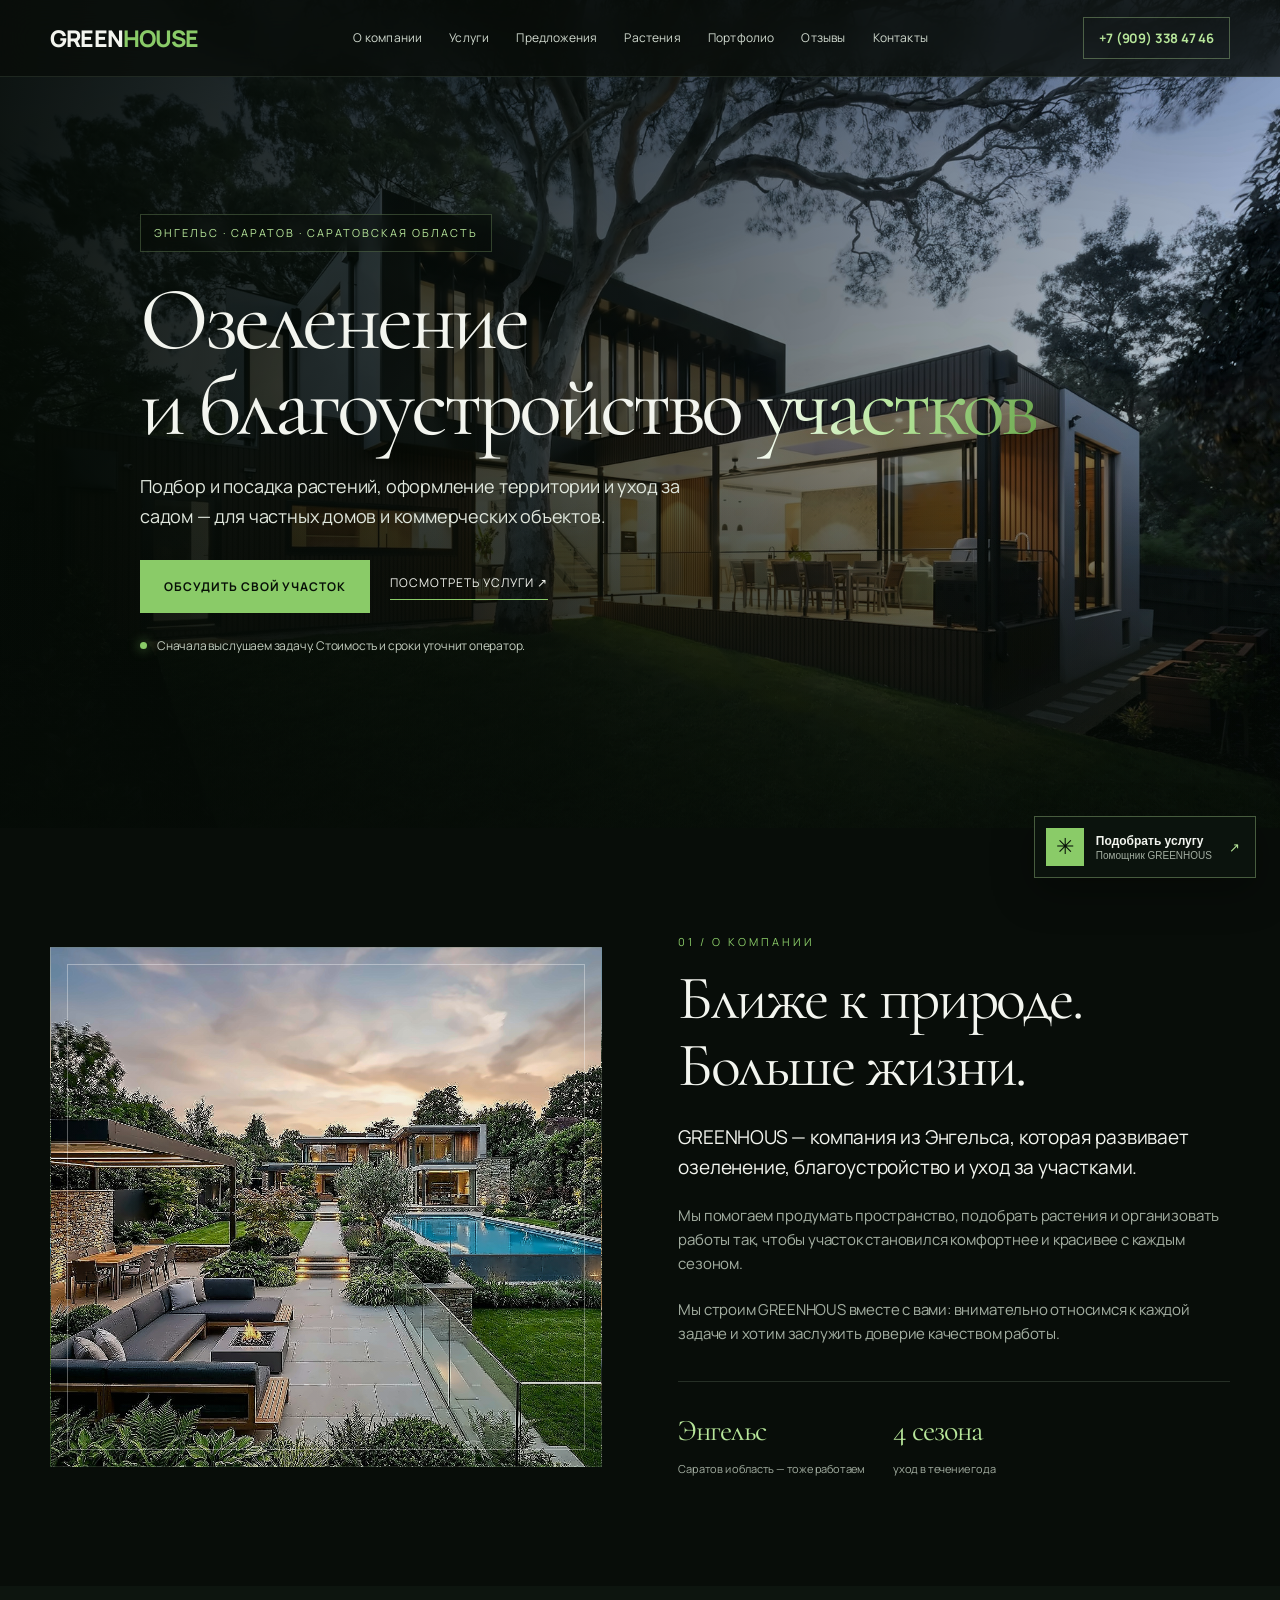
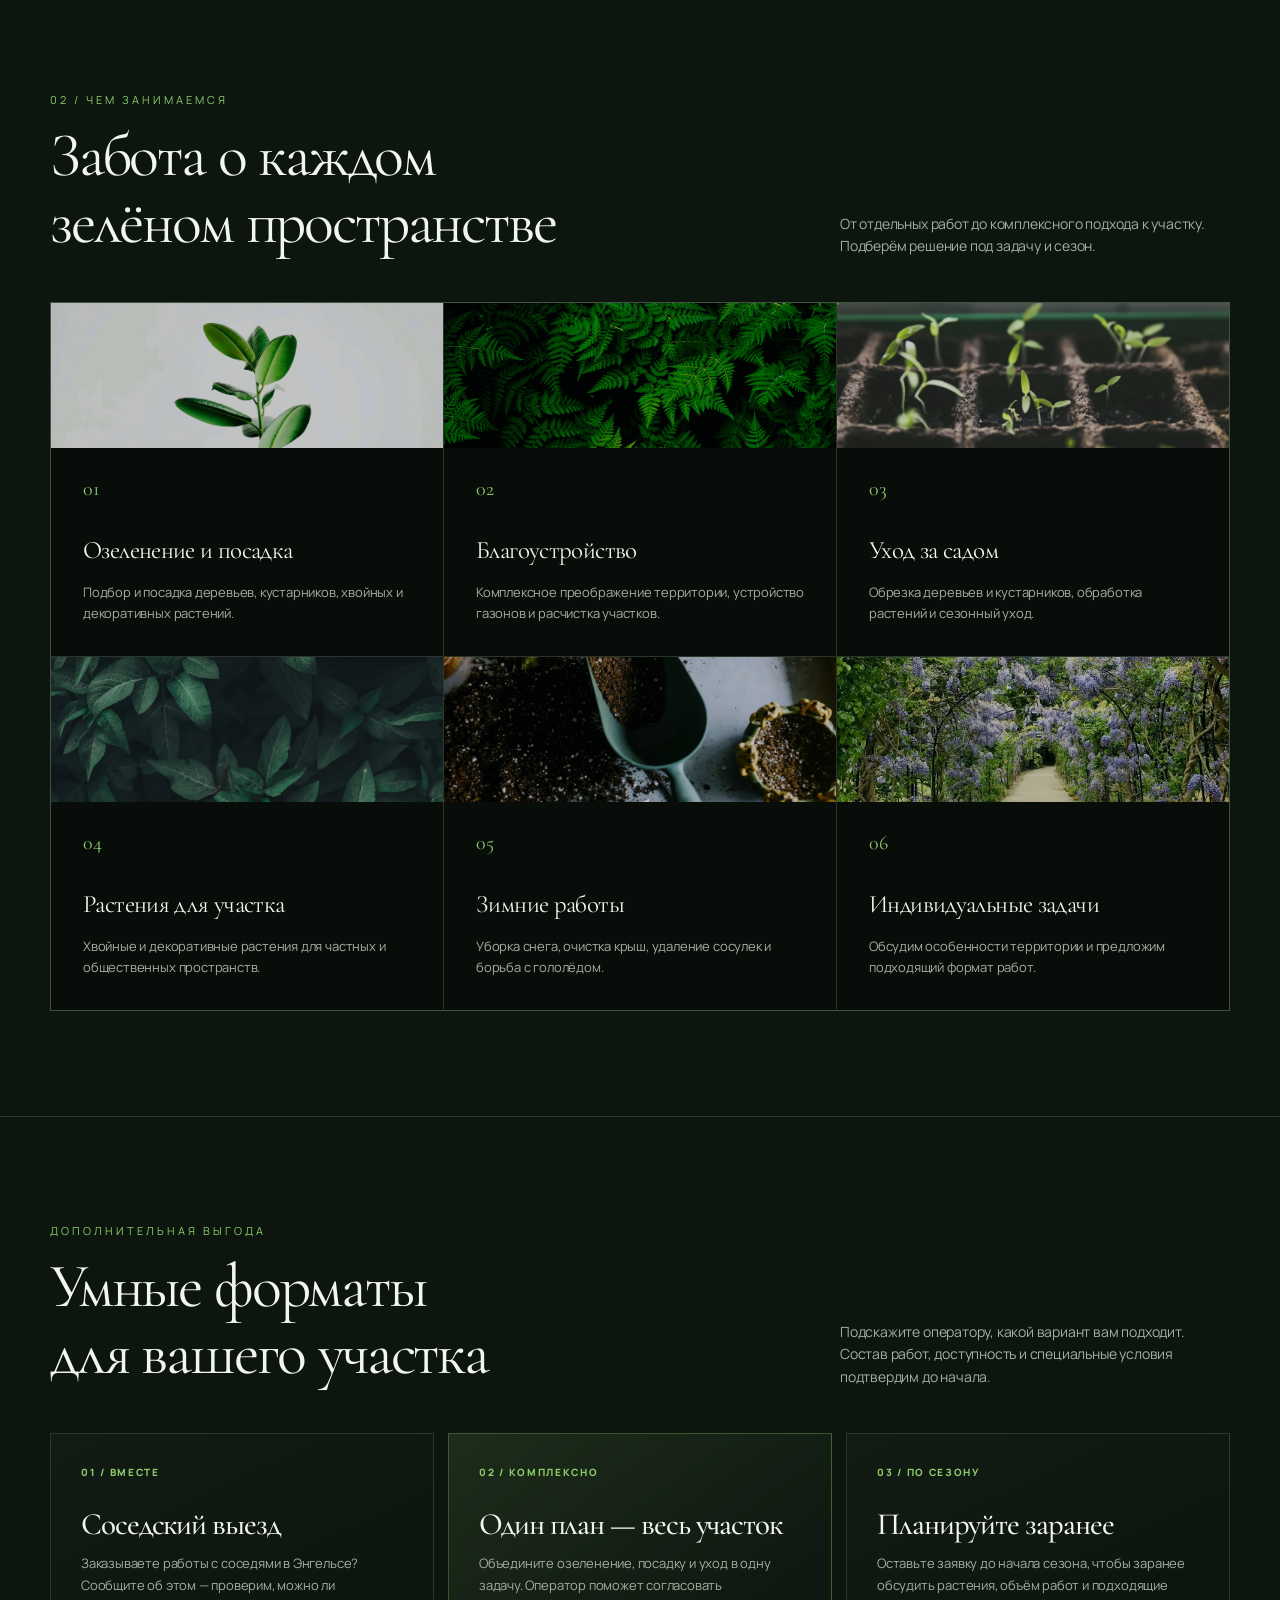
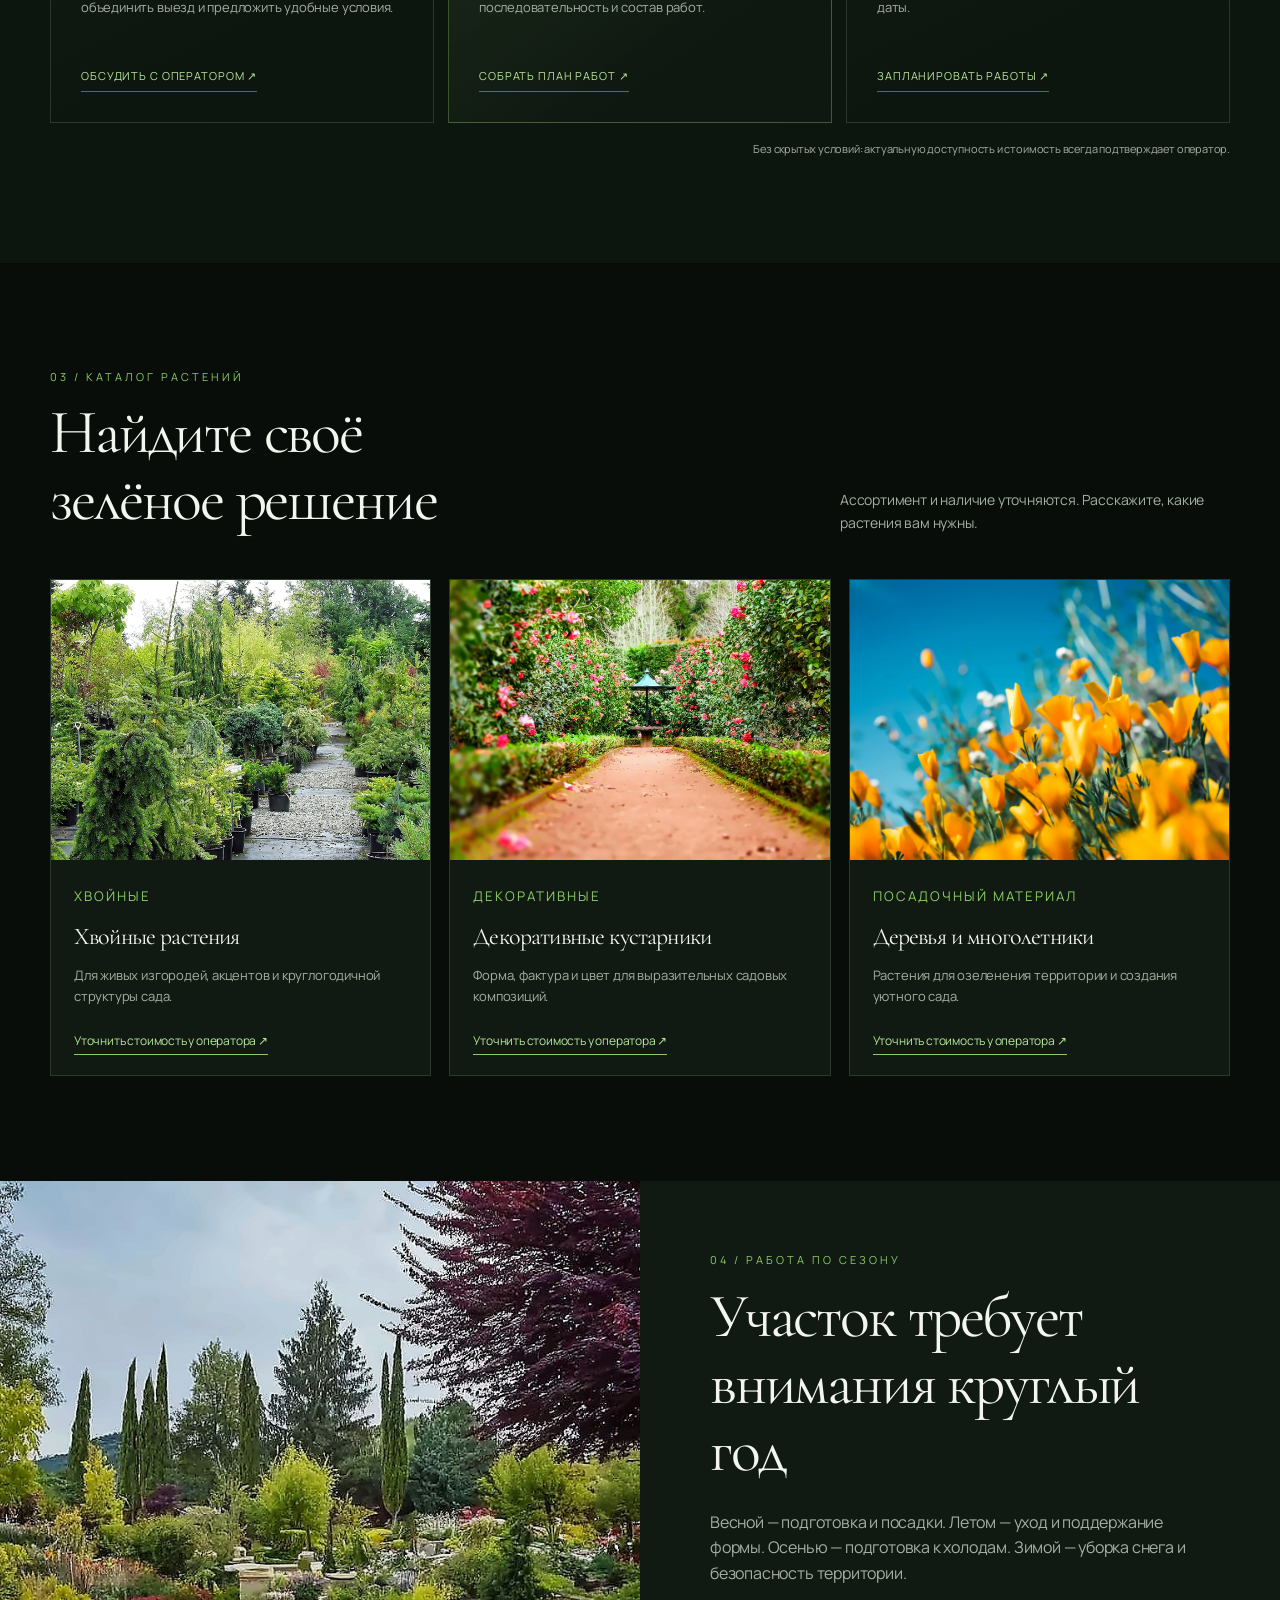
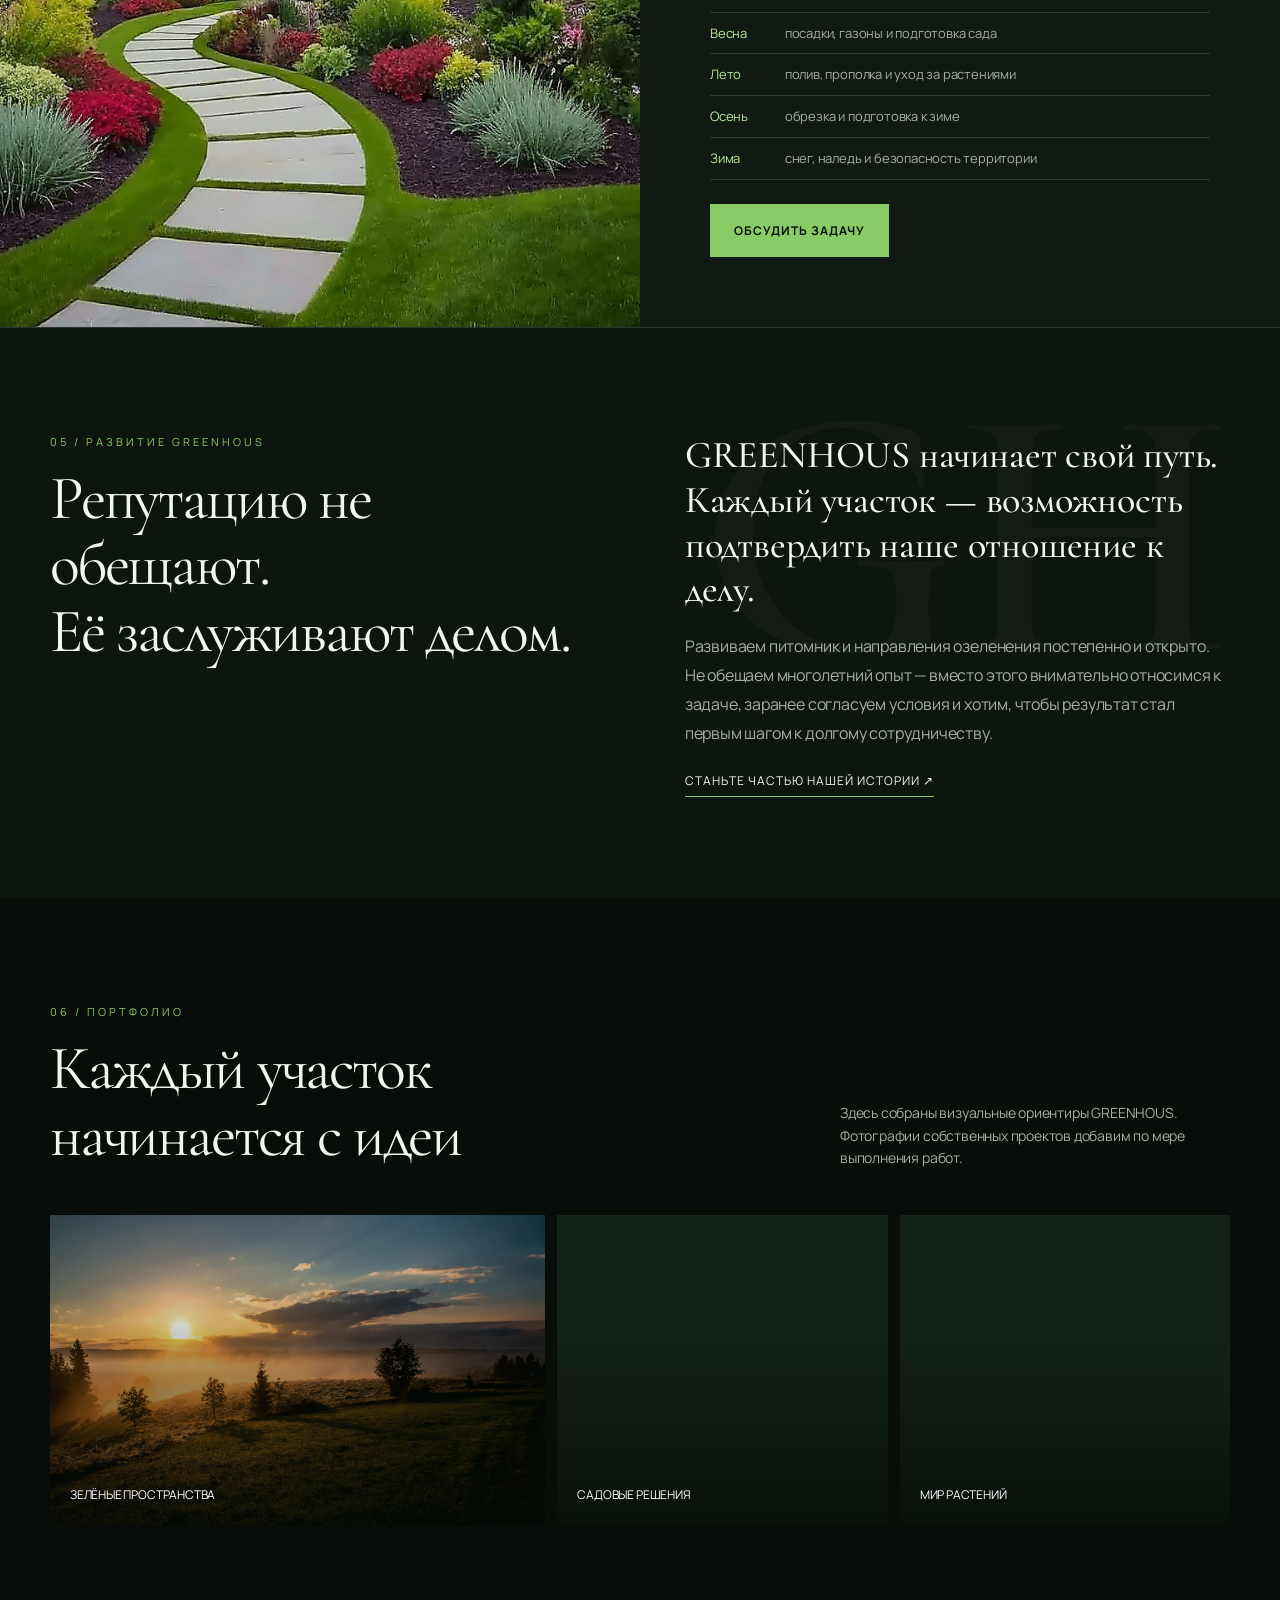
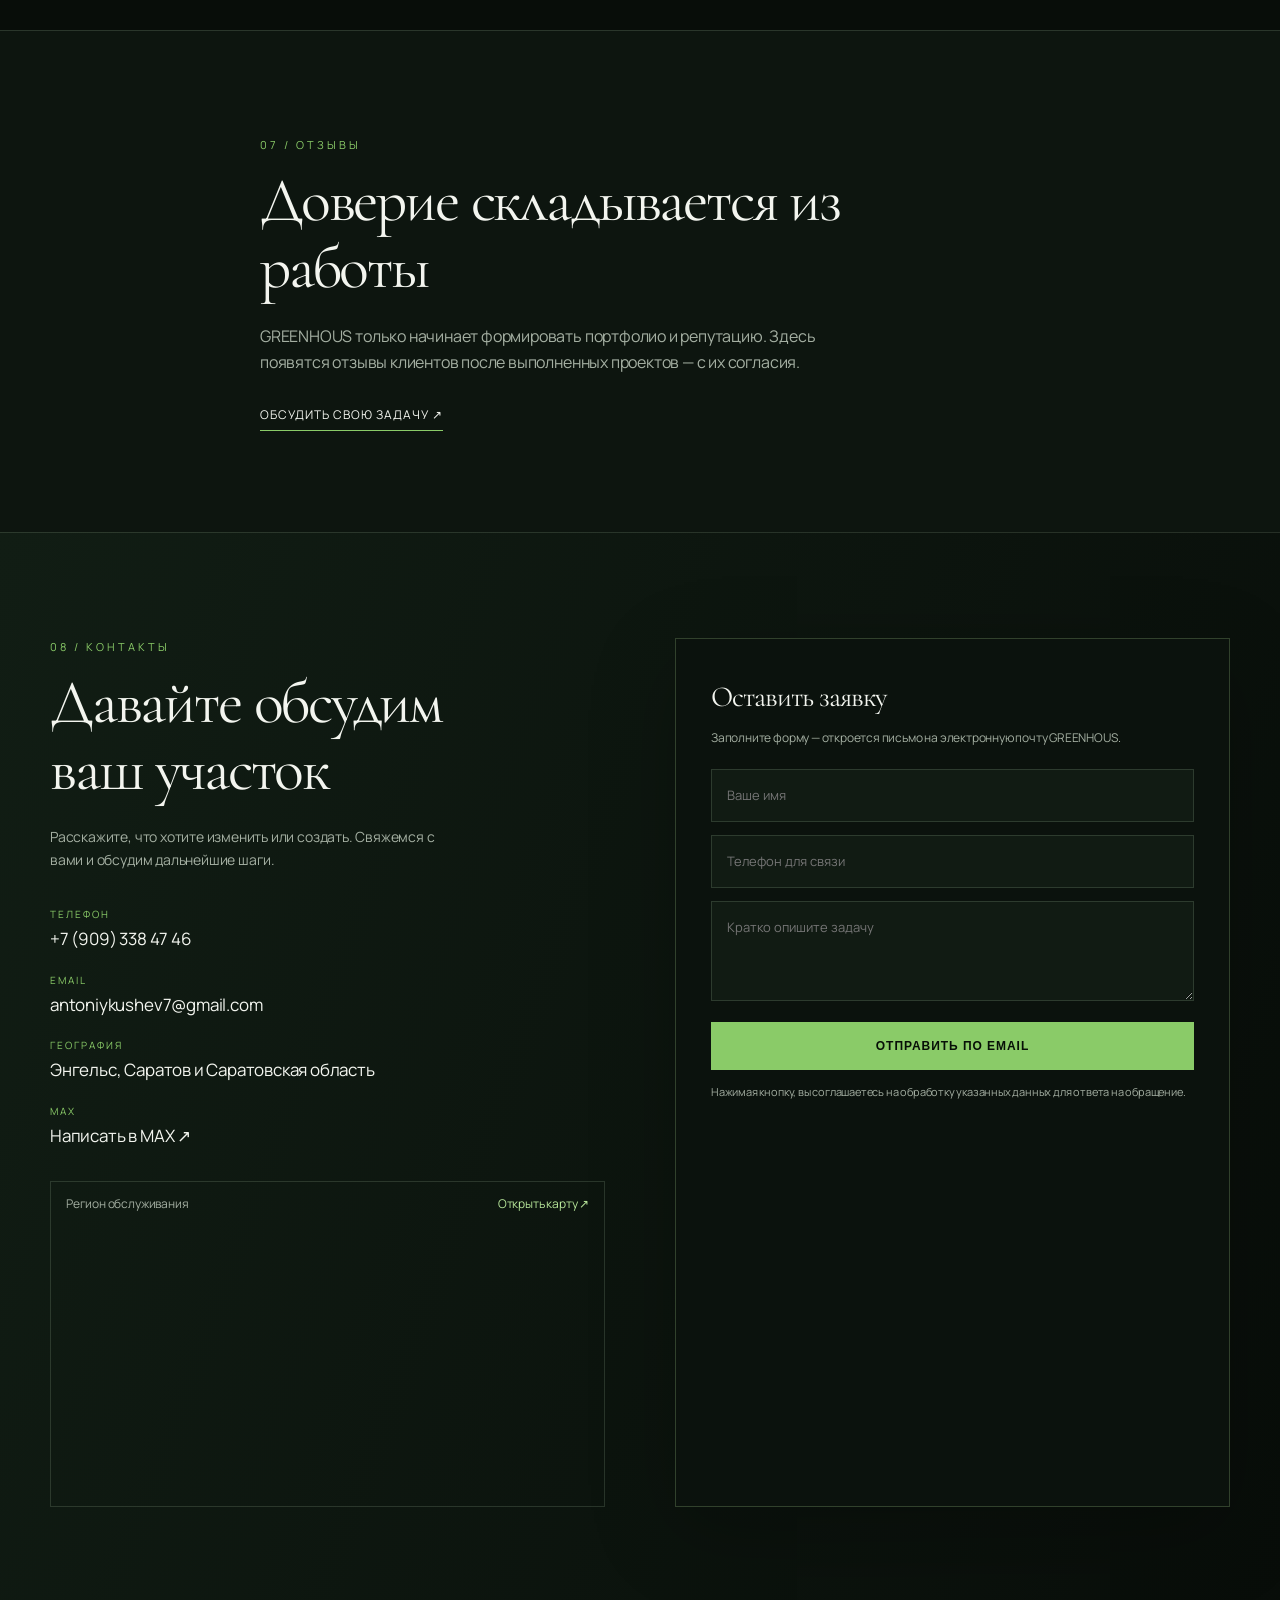
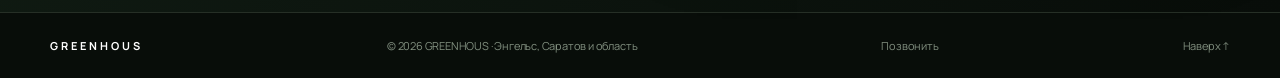
==== commit f8f4335a: "Update print statement from 'Hello' to 'Goodbye'" ====
--- a/index.html
+++ b/index.html
@@ -952,7 +952,7 @@
 
 <header>
   <div class="container nav">
-    <a class="logo" href="#top">GREEN<span>HOUS</span></a>
+    <a class="logo" href="#top">GREEN<span>HOUSE</span></a>
 
     <nav class="nav-links" id="navLinks" aria-label="Основная навигация">
       <a href="#about">О компании</a>
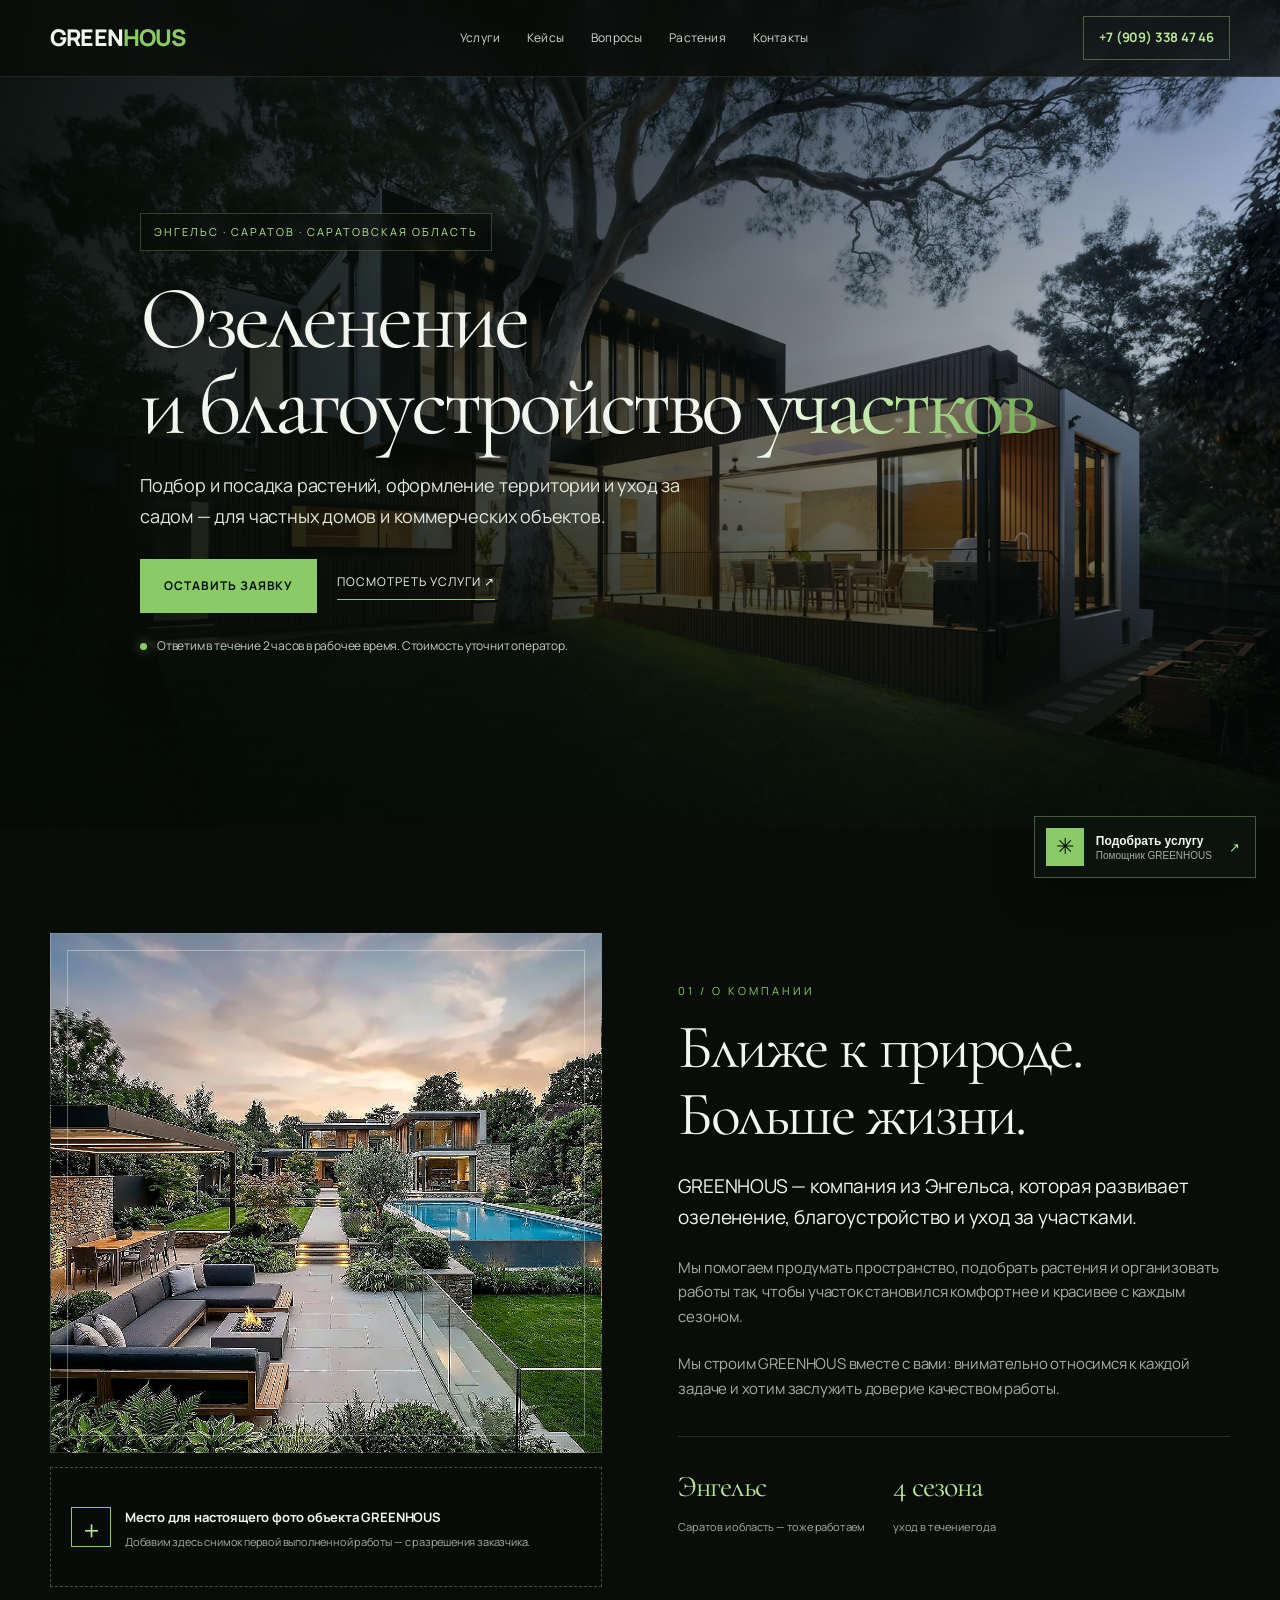
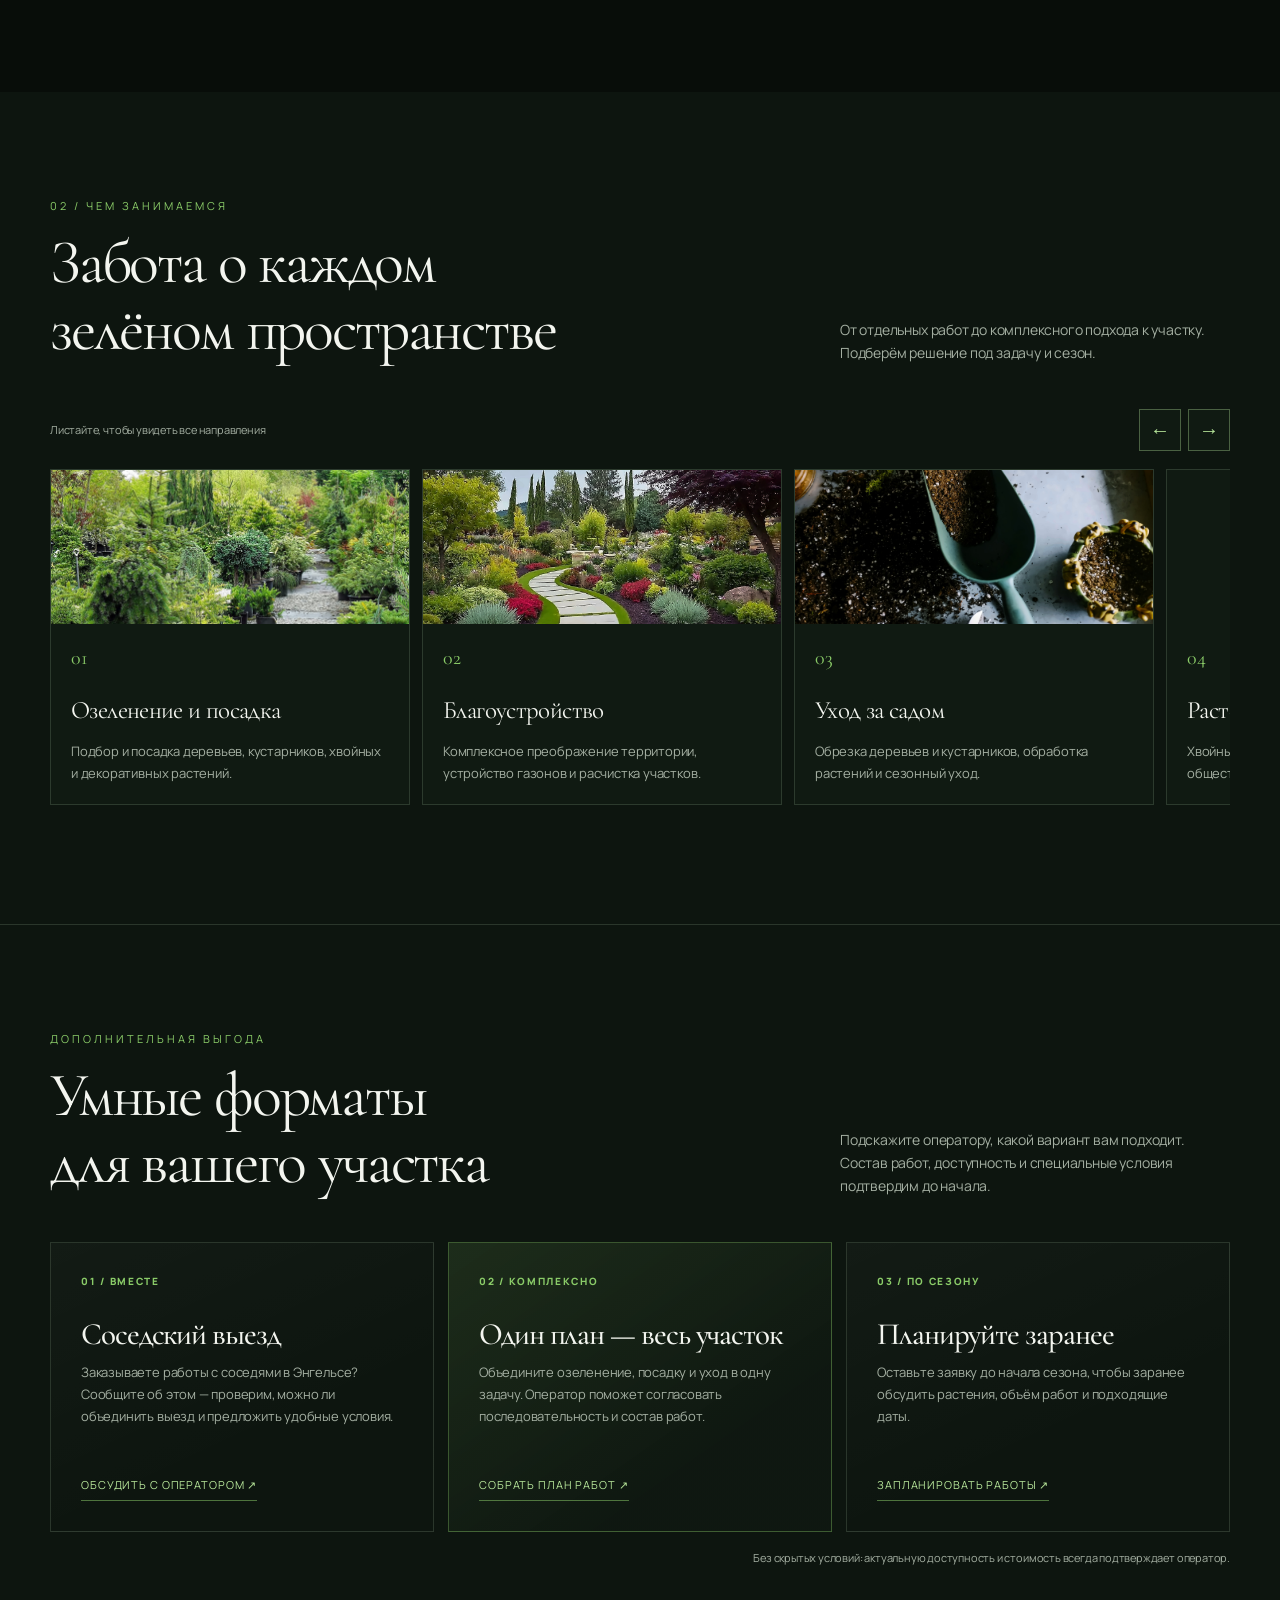
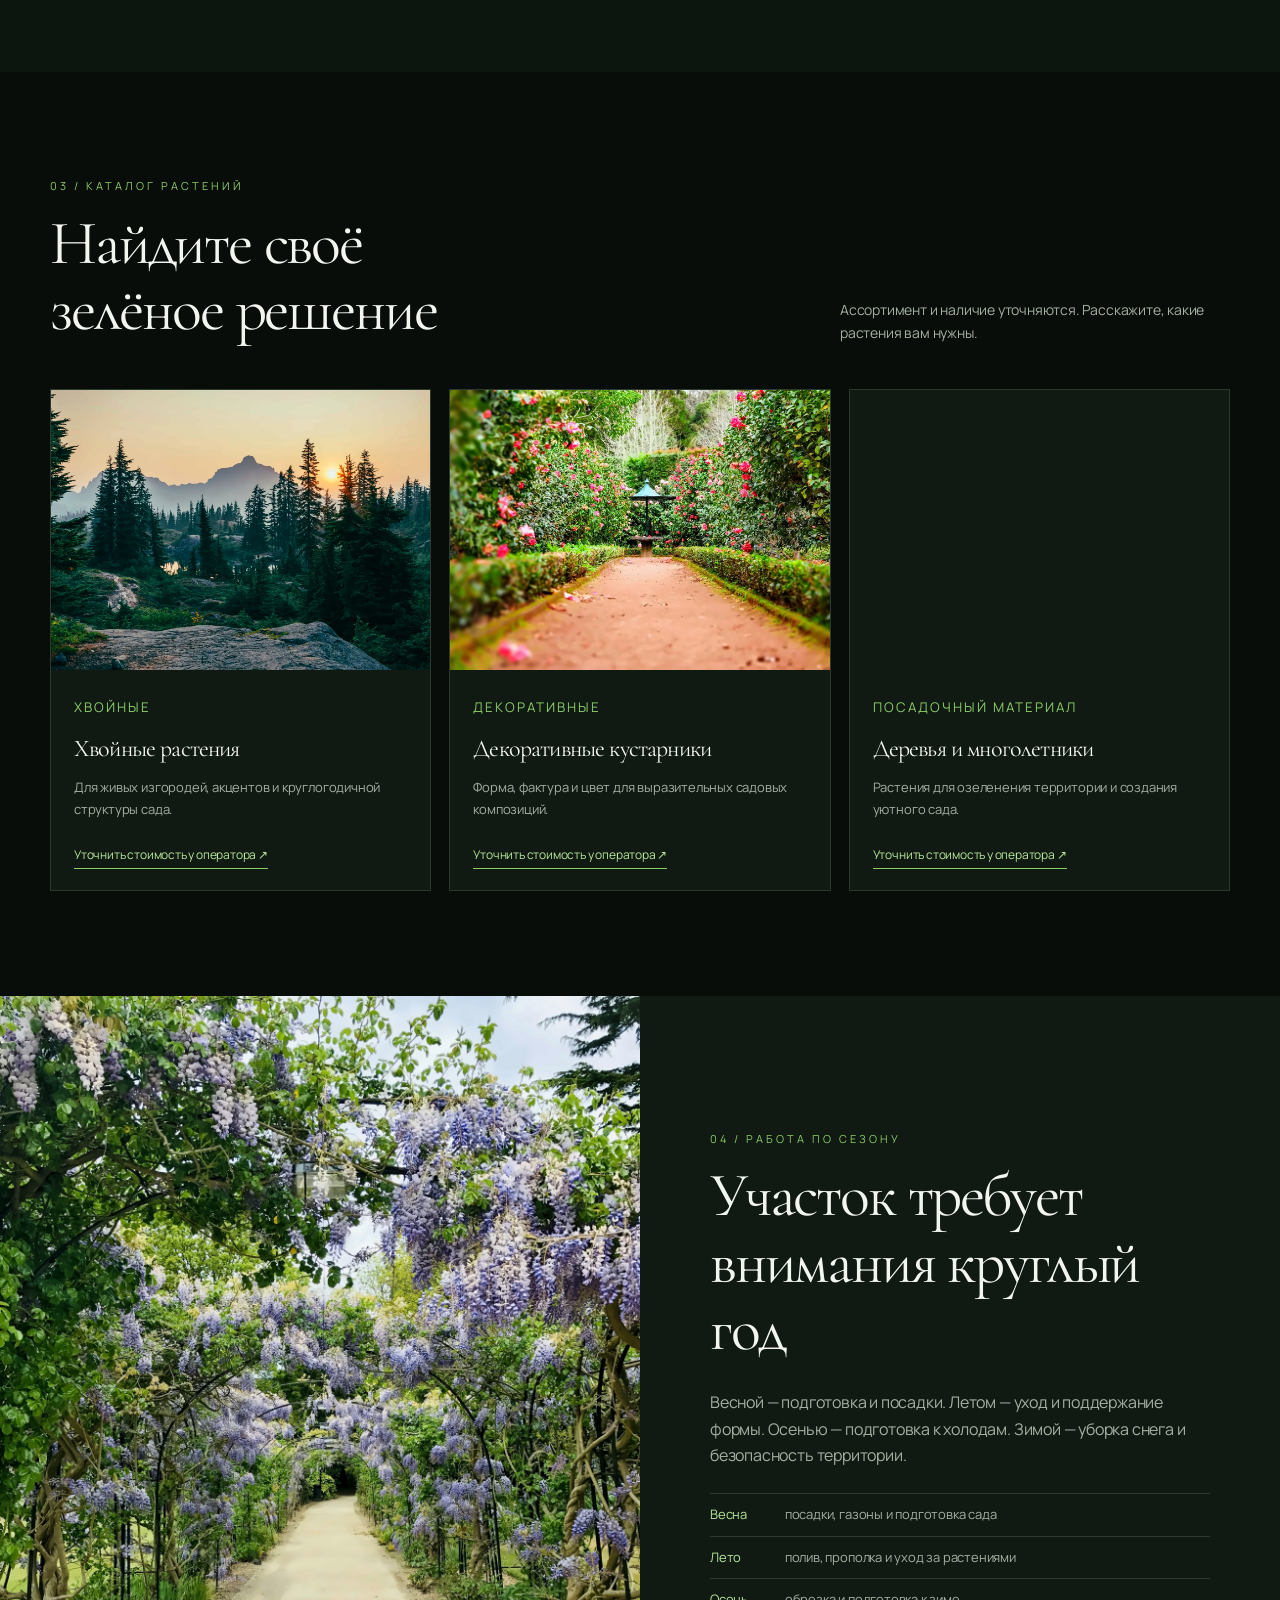
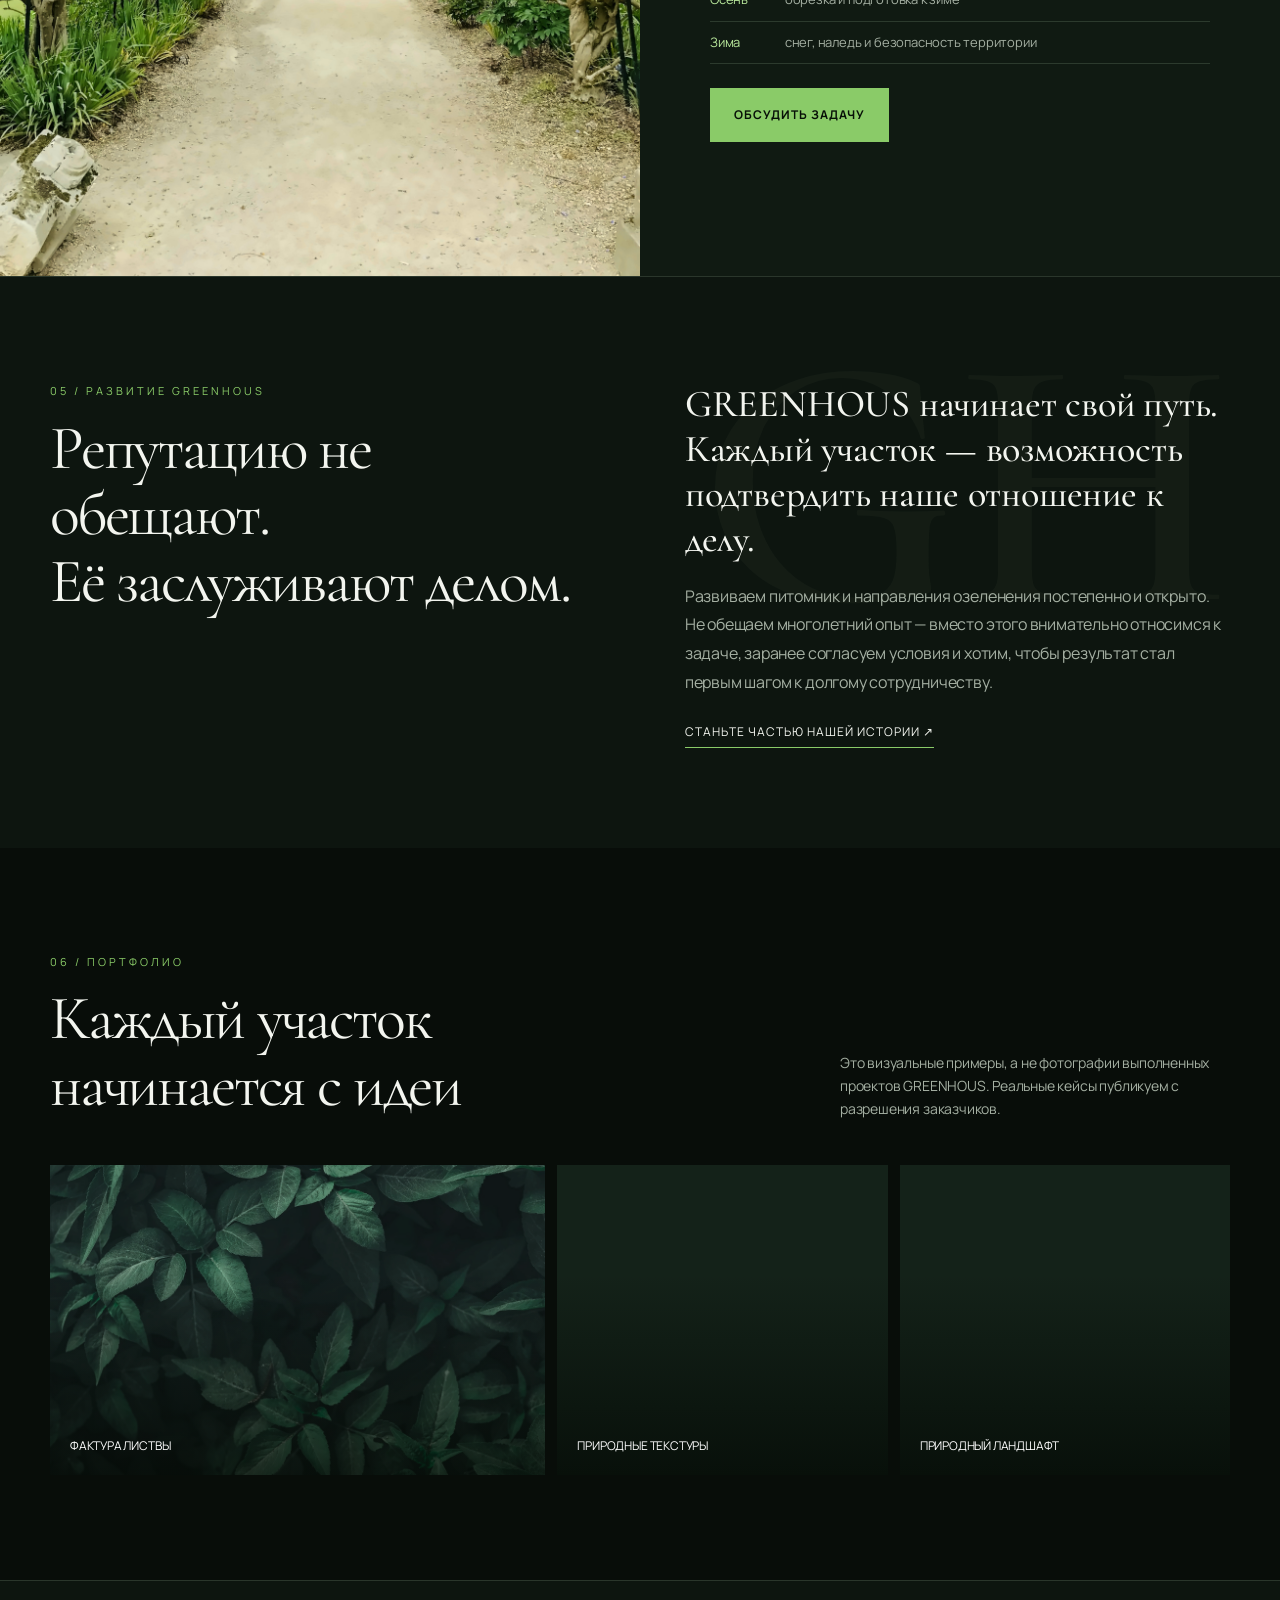
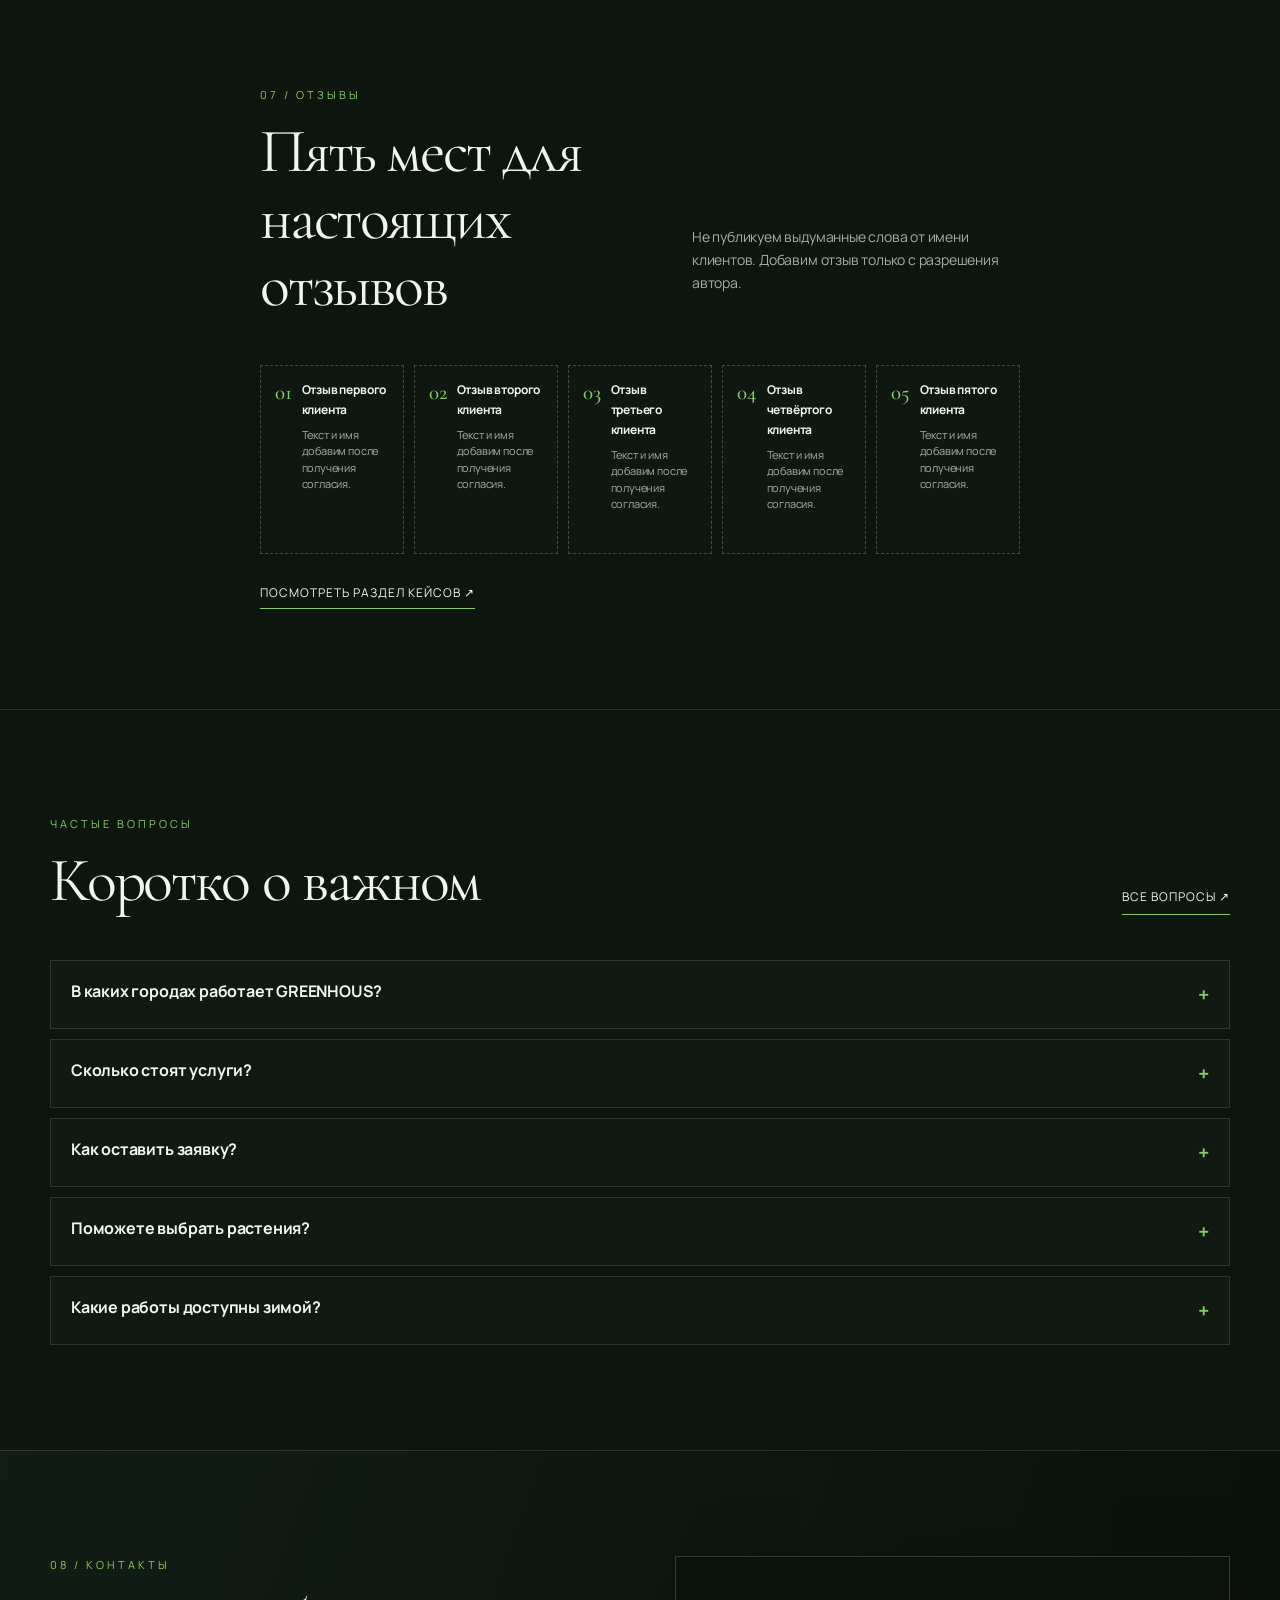
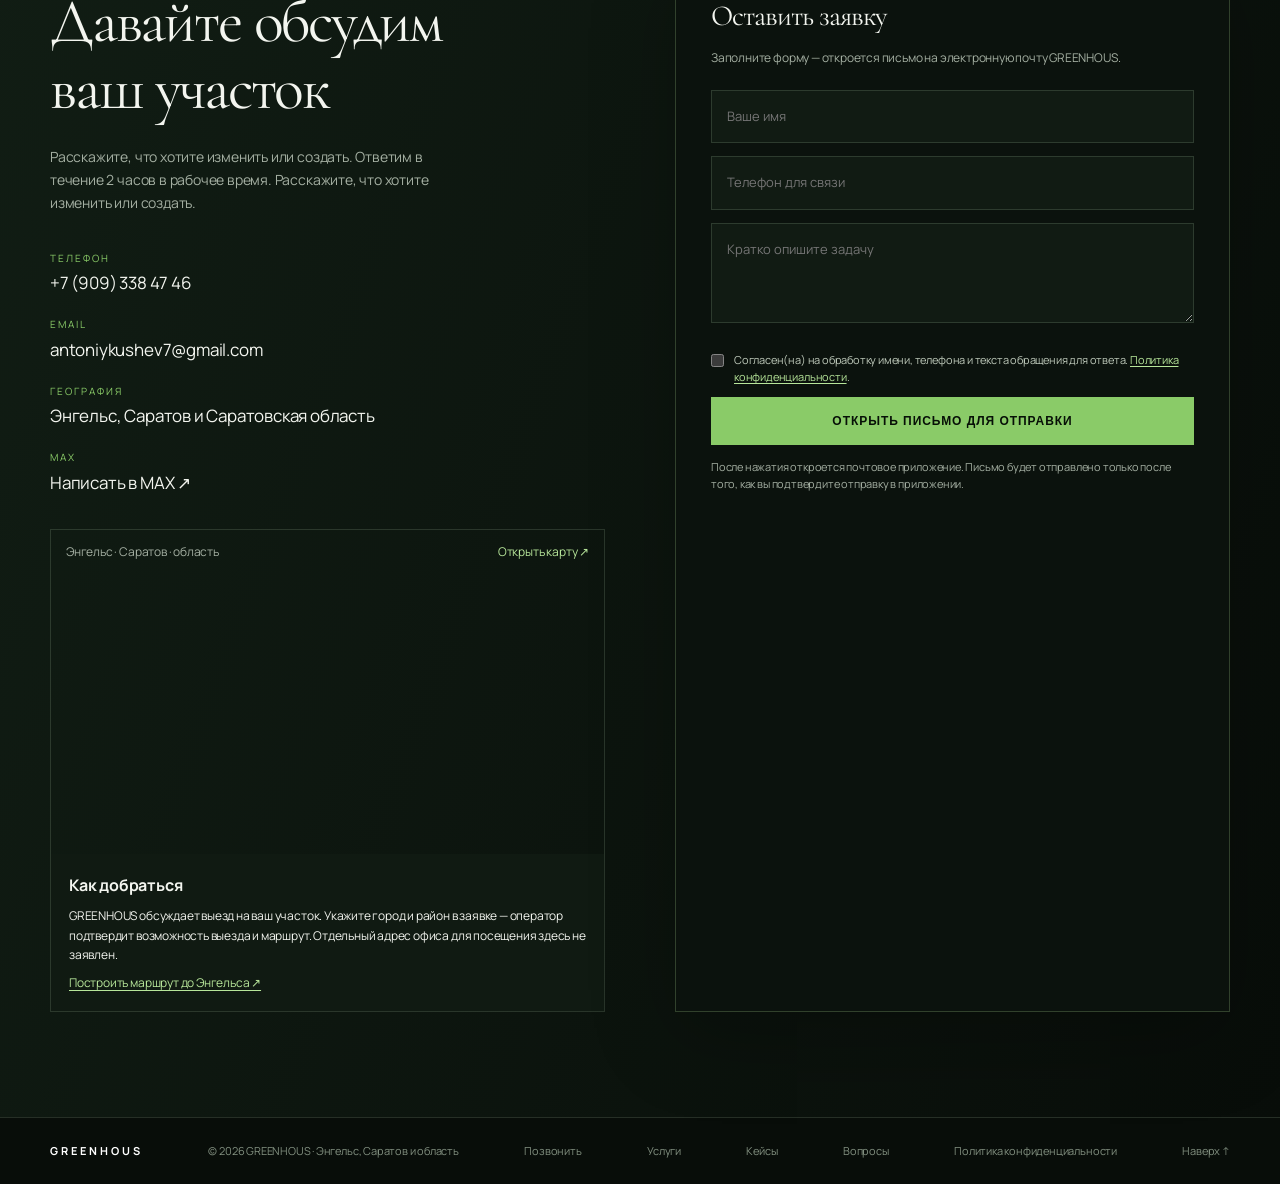
==== commit c7ecef9f: "Add GREENHOUS site pages and SEO improvements" ====
--- a/index.html
+++ b/index.html
@@ -8,6 +8,10 @@
 <meta name="description" content="GREENHOUS — озеленение, посадка растений, благоустройство и сезонный уход в Энгельсе, Саратове и области.">
 <meta name="robots" content="index,follow">
 <meta property="og:type" content="website">
+<meta property="og:url" content="https://greenhous64.github.io/greenhouse64/">
+<meta property="og:image" content="https://greenhous64.github.io/greenhouse64/images/social-preview.jpg">
+<meta name="twitter:card" content="summary_large_image">
+<link rel="canonical" href="https://greenhous64.github.io/greenhouse64/">
 <meta property="og:locale" content="ru_RU">
 <meta property="og:site_name" content="GREENHOUS">
 <meta property="og:title" content="GREENHOUS — озеленение и благоустройство в Энгельсе">
@@ -149,7 +153,7 @@
       rgba(5,10,6,.96),
       rgba(5,10,6,.78) 48%,
       rgba(5,10,6,.2)),
-    url("images/5.jpg")
+    url("images/1.jpg")
     center/cover;
 }
 
@@ -946,21 +950,20 @@
 @media(prefers-reduced-motion:reduce) { *,*::before,*::after { transition-duration:.01ms!important; scroll-behavior:auto!important; } }
 
 </style>
+<link rel="stylesheet" href="site.css">
 </head>
 
 <body>
 
 <header>
   <div class="container nav">
-    <a class="logo" href="#top">GREEN<span>HOUSE</span></a>
+    <a class="logo" href="#top">GREEN<span>HOUS</span></a>
 
     <nav class="nav-links" id="navLinks" aria-label="Основная навигация">
-      <a href="#about">О компании</a>
-      <a href="#services">Услуги</a>
-      <a href="#offers">Предложения</a>
+      <a href="services.html">Услуги</a>
+      <a href="cases.html">Кейсы</a>
+      <a href="faq.html">Вопросы</a>
       <a href="#catalog">Растения</a>
-      <a href="#portfolio">Портфолио</a>
-      <a href="#reviews">Отзывы</a>
       <a href="#contacts">Контакты</a>
     </nav>
 
@@ -989,10 +992,10 @@
     </p>
 
     <div class="hero-actions">
-      <a class="button" href="#contacts">Обсудить свой участок</a>
-      <a class="text-link" href="#services">Посмотреть услуги ↗</a>
-    </div>
-    <div class="hero-promise"><span></span> Сначала выслушаем задачу. Стоимость и сроки уточнит оператор.</div>
+      <a class="button" href="#contacts">Оставить заявку</a>
+      <a class="text-link" href="services.html">Посмотреть услуги ↗</a>
+    </div>
+    <div class="hero-promise"><span></span> Ответим в течение 2 часов в рабочее время. Стоимость уточнит оператор.</div>
   </div>
 </section>
 
@@ -1000,7 +1003,10 @@
 <section id="about">
   <div class="container about-grid">
 
-    <div class="about-image" role="img" aria-label="Современный участок среди хвойных деревьев"></div>
+    <div class="about-visual">
+      <div class="about-image" role="img" aria-label="Благоустроенная зона отдыха с садом и водоёмом"></div>
+      <div class="real-photo-slot"><span class="photo-slot-mark" aria-hidden="true">＋</span><div><strong>Место для настоящего фото объекта GREENHOUS</strong><p>Добавим здесь снимок первой выполненной работы — с разрешения заказчика.</p></div></div>
+    </div>
 
     <div class="about-text">
       <div class="kicker">01 / О компании</div>
@@ -1057,9 +1063,11 @@
       </p>
     </div>
 
-    <div class="service-grid">
+    <div class="service-carousel-head"><p class="carousel-hint">Листайте, чтобы увидеть все направления</p><div class="carousel-controls"><button type="button" class="carousel-control" data-service-prev aria-label="Предыдущие услуги">←</button><button type="button" class="carousel-control" data-service-next aria-label="Следующие услуги">→</button></div></div>
+    <div class="service-grid" id="serviceCarousel" role="region" aria-roledescription="карусель" aria-label="Услуги GREENHOUS">
 
       <article class="service">
+        <img class="service-photo" src="images/3.jpg" alt="Ряды декоративных растений в питомнике" loading="lazy" decoding="async">
         <span class="service-number">01</span>
         <h3>Озеленение и посадка</h3>
         <p>Подбор и посадка деревьев, кустарников,
@@ -1067,6 +1075,7 @@
       </article>
 
       <article class="service">
+        <img class="service-photo" src="images/4.jpg" alt="Благоустроенный сад с дорожкой и цветниками" loading="lazy" decoding="async">
         <span class="service-number">02</span>
         <h3>Благоустройство</h3>
         <p>Комплексное преображение территории,
@@ -1074,6 +1083,7 @@
       </article>
 
       <article class="service">
+        <img class="service-photo" src="images/9.jpg" alt="Инструменты для работы с почвой и растениями" loading="lazy" decoding="async">
         <span class="service-number">03</span>
         <h3>Уход за садом</h3>
         <p>Обрезка деревьев и кустарников,
@@ -1081,20 +1091,23 @@
       </article>
 
       <article class="service">
+        <img class="service-photo" src="images/6.jpg" alt="Молодой зелёный саженец" loading="lazy" decoding="async">
         <span class="service-number">04</span>
         <h3>Растения для участка</h3>
         <p>Хвойные и декоративные растения
         для частных и общественных пространств.</p>
       </article>
 
-      <article class="service">
+      <article class="service service-no-photo">
+        <div class="service-photo-note" aria-hidden="true">❄</div>
         <span class="service-number">05</span>
         <h3>Зимние работы</h3>
         <p>Уборка снега, очистка крыш,
         удаление сосулек и борьба с гололёдом.</p>
       </article>
 
-      <article class="service">
+      <article class="service service-no-photo">
+        <div class="service-photo-note" aria-hidden="true">GH</div>
         <span class="service-number">06</span>
         <h3>Индивидуальные задачи</h3>
         <p>Обсудим особенности территории
@@ -1159,7 +1172,7 @@
     <div class="catalog-grid">
 
       <article class="plant">
-        <div class="plant-image"></div>
+        <img class="plant-image" src="images/17.jpg" alt="Хвойные деревья в лесном ландшафте" loading="lazy" decoding="async">
         <div class="plant-content">
           <small>Хвойные</small>
           <h3>Хвойные растения</h3>
@@ -1170,7 +1183,7 @@
       </article>
 
       <article class="plant">
-        <div class="plant-image"></div>
+        <img class="plant-image" src="images/14.jpg" alt="Цветущий сад с декоративными кустарниками вдоль дорожки" loading="lazy" decoding="async">
         <div class="plant-content">
           <small>Декоративные</small>
           <h3>Декоративные кустарники</h3>
@@ -1181,7 +1194,7 @@
       </article>
 
       <article class="plant">
-        <div class="plant-image"></div>
+        <img class="plant-image" src="images/12.jpg" alt="Цветущие многолетние растения" loading="lazy" decoding="async">
         <div class="plant-content">
           <small>Посадочный материал</small>
           <h3>Деревья и многолетники</h3>
@@ -1197,7 +1210,7 @@
 
 <!-- СЕЗОННЫЕ РАБОТЫ -->
 <section class="feature">
-  <div class="feature-image"></div>
+  <img class="feature-image" src="images/10.jpg" alt="Садовая дорожка в окружении деревьев и зелени" loading="lazy" decoding="async">
 
   <div class="feature-content">
     <div class="kicker">04 / Работа по сезону</div>
@@ -1247,40 +1260,57 @@
       </div>
 
       <p class="section-intro">
-        Здесь собраны визуальные ориентиры GREENHOUS.
-        Фотографии собственных проектов добавим
-        по мере выполнения работ.
+        Это визуальные примеры, а не фотографии выполненных проектов GREENHOUS. Реальные кейсы публикуем с разрешения заказчиков.
       </p>
     </div>
 
     <div class="gallery">
 
       <div class="gallery-item">
-        <img src="images/5.jpg" loading="lazy" decoding="async" alt="Зелёные растения и садовая композиция">
-        <span>Зелёные пространства</span>
+        <img src="images/8.jpg" loading="lazy" decoding="async" alt="Крупный план зелёной листвы">
+        <span>Фактура листвы</span>
       </div>
 
       <div class="gallery-item">
-        <img src="images/15.jpg" loading="lazy" decoding="async" alt="Садовая дорожка в зелёном саду">
-        <span>Садовые решения</span>
+        <img src="images/13.jpg" loading="lazy" decoding="async" alt="Текстура папоротниковой зелени">
+        <span>Природные текстуры</span>
       </div>
 
       <div class="gallery-item">
-        <img src="images/17.jpg" loading="lazy" decoding="async" alt="Хвойные деревья в природном ландшафте">
-        <span>Мир растений</span>
+        <img src="images/15.jpg" loading="lazy" decoding="async" alt="Лес и озеро в природном ландшафте">
+        <span>Природный ландшафт</span>
       </div>
 
     </div>
   </div>
 </section>
 
-<!-- ОТЗЫВЫ -->
+<!-- ОТЗЫВЫ КЛИЕНТОВ -->
 <section class="reviews" id="reviews">
   <div class="container reviews-inner">
-    <div class="kicker">07 / Отзывы</div>
-    <h2>Доверие складывается из работы</h2>
-    <p>GREENHOUS только начинает формировать портфолио и репутацию. Здесь появятся отзывы клиентов после выполненных проектов — с их согласия.</p>
-    <a class="text-link" href="#contacts">Обсудить свою задачу ↗</a>
+    <div class="section-head"><div><div class="kicker">07 / Отзывы</div><h2>Пять мест для настоящих отзывов</h2></div><p class="section-intro">Не публикуем выдуманные слова от имени клиентов. Добавим отзыв только с разрешения автора.</p></div>
+    <div class="review-slots">
+      <article class="review-slot"><span>01</span><div><strong>Отзыв первого клиента</strong><p>Текст и имя добавим после получения согласия.</p></div></article>
+      <article class="review-slot"><span>02</span><div><strong>Отзыв второго клиента</strong><p>Текст и имя добавим после получения согласия.</p></div></article>
+      <article class="review-slot"><span>03</span><div><strong>Отзыв третьего клиента</strong><p>Текст и имя добавим после получения согласия.</p></div></article>
+      <article class="review-slot"><span>04</span><div><strong>Отзыв четвёртого клиента</strong><p>Текст и имя добавим после получения согласия.</p></div></article>
+      <article class="review-slot"><span>05</span><div><strong>Отзыв пятого клиента</strong><p>Текст и имя добавим после получения согласия.</p></div></article>
+    </div>
+    <a class="text-link" href="cases.html">Посмотреть раздел кейсов ↗</a>
+  </div>
+</section>
+
+<!-- ЧАСТЫЕ ВОПРОСЫ -->
+<section class="faq-preview" id="faq">
+  <div class="container">
+    <div class="section-head"><div><div class="kicker">Частые вопросы</div><h2>Коротко о важном</h2></div><a class="text-link" href="faq.html">Все вопросы ↗</a></div>
+    <div class="faq-list">
+      <details><summary>В каких городах работает GREENHOUS?</summary><p>Основной город — Энгельс. Также обсуждаем выезды в Саратов и по Саратовской области.</p></details>
+      <details><summary>Сколько стоят услуги?</summary><p>Стоимость зависит от объёма работ, территории и материалов. Точную цену уточнит оператор после обсуждения задачи.</p></details>
+      <details><summary>Как оставить заявку?</summary><p>Заполните форму или позвоните. После отправки формы откроется почтовое приложение — проверьте и отправьте подготовленное письмо.</p></details>
+      <details><summary>Поможете выбрать растения?</summary><p>Да, расскажите оператору о месте посадки, освещении и желаемом результате. Наличие и стоимость подтвердим отдельно.</p></details>
+      <details><summary>Какие работы доступны зимой?</summary><p>Обсудим уборку снега, очистку крыш, удаление сосулек, обработку от гололёда и зимний уход за участком.</p></details>
+    </div>
   </div>
 </section>
 
@@ -1295,7 +1325,7 @@
 
       <p class="section-intro" style="margin-top:22px">
         Расскажите, что хотите изменить или создать.
-        Свяжемся с вами и обсудим дальнейшие шаги.
+        Ответим в течение 2 часов в рабочее время. Расскажите, что хотите изменить или создать.
       </p>
 
       <div class="contact-details">
@@ -1327,8 +1357,9 @@
 
       </div>
       <div class="map-block">
-        <div class="map-heading"><span>Регион обслуживания</span><a href="https://www.openstreetmap.org/#map=10/51.51/46.08" target="_blank" rel="noopener">Открыть карту ↗</a></div>
-        <iframe title="Карта Энгельса и Саратова — регион работы GREENHOUS" src="https://www.openstreetmap.org/export/embed.html?bbox=45.80%2C51.43%2C46.25%2C51.69&layer=mapnik" loading="lazy" referrerpolicy="no-referrer-when-downgrade"></iframe>
+        <div class="map-heading"><span>Энгельс · Саратов · область</span><a href="https://www.openstreetmap.org/#map=10/51.51/46.08" target="_blank" rel="noopener">Открыть карту ↗</a></div>
+        <iframe title="Карта региона обслуживания GREENHOUS: Энгельс и Саратов" src="https://www.openstreetmap.org/export/embed.html?bbox=45.80%2C51.43%2C46.25%2C51.69&layer=mapnik" loading="lazy" referrerpolicy="no-referrer-when-downgrade"></iframe>
+        <div class="directions"><strong>Как добраться</strong><p>GREENHOUS обсуждает выезд на ваш участок. Укажите город и район в заявке — оператор подтвердит возможность выезда и маршрут. Отдельный адрес офиса для посещения здесь не заявлен.</p><a href="https://www.google.com/maps/dir/?api=1&destination=Энгельс" target="_blank" rel="noopener">Построить маршрут до Энгельса ↗</a></div>
       </div>
     </div>
 
@@ -1345,13 +1376,12 @@
       <textarea class="field" name="message"
                 placeholder="Кратко опишите задачу"></textarea>
 
+      <label class="consent-row"><input type="checkbox" name="consent" required><span>Согласен(на) на обработку имени, телефона и текста обращения для ответа. <a href="privacy.html">Политика конфиденциальности</a>.</span></label>
+
       <button class="button" type="submit" style="width:100%">
-        Отправить по email
+        Открыть письмо для отправки
       </button>
-
-      <p class="privacy-note">
-        Нажимая кнопку, вы соглашаетесь на обработку указанных данных для ответа на обращение.
-      </p>
+      <p class="privacy-note">После нажатия откроется почтовое приложение. Письмо будет отправлено только после того, как вы подтвердите отправку в приложении.</p>
 
       <div class="form-status" id="formStatus"></div>
     </form>
@@ -1366,6 +1396,7 @@
     <a class="footer-logo" href="#top">GREENHOUS</a>
     <span>© <span id="currentYear">2026</span> GREENHOUS · Энгельс, Саратов и область</span>
     <a href="tel:+79093384746">Позвонить</a>
+    <a href="services.html">Услуги</a><a href="cases.html">Кейсы</a><a href="faq.html">Вопросы</a><a href="privacy.html">Политика конфиденциальности</a>
     <a href="#top">Наверх ↑</a>
   </div>
 </footer>
@@ -1456,53 +1487,29 @@
  if(message)message.value=link.dataset.offer+". Город: Энгельс.";
 }));
 
-// Открывает подготовленное письмо на адрес GREENHOUS.
-document.getElementById("contactForm")
-.addEventListener("submit", (event) => {
+// Открывает черновик заявки в почтовом приложении; сайт не хранит заявку на сервере.
+document.getElementById("contactForm").addEventListener("submit", (event) => {
   event.preventDefault();
-  const data = new FormData(event.currentTarget);
-  const record = {
-    id: (crypto.randomUUID ? crypto.randomUUID() : `lead-${Date.now()}`),
-    name: String(data.get("name") || "").trim(),
-    phone: String(data.get("phone") || "").trim(),
-    message: String(data.get("message") || "").trim(),
-    status: "Новая",
-    createdAt: new Date().toISOString(),
-    source: "website-local"
-  };
-  // Local demonstration inbox; connect a protected server API before launch for a shared inbox.
-  try {
-    const storeKey = "greenhous-admin-v1";
-    const saved = JSON.parse(localStorage.getItem(storeKey) || "null") || {
-      leads: [],
-      plants: [
-        { id: "plant-thuja", name: "Туя западная", category: "Хвойные", availability: "Уточнить", note: "Стоимость уточняйте у оператора." },
-        { id: "plant-spruce", name: "Ель декоративная", category: "Хвойные", availability: "Уточнить", note: "Стоимость уточняйте у оператора." },
-        { id: "plant-shrub", name: "Декоративные кустарники", category: "Декоративные", availability: "Уточнить", note: "Стоимость уточняйте у оператора." },
-        { id: "plant-perennial", name: "Многолетние растения", category: "Многолетники", availability: "Уточнить", note: "Стоимость уточняйте у оператора." }
-      ],
-      services: [
-        { name: "Озеленение участков", description: "Подбор и посадка растений, создание цветников и зелёных зон.", season: "Весна — осень" },
-        { name: "Уход за садом", description: "Полив, подкормка, прополка и обработка растений.", season: "Весна — осень" },
-        { name: "Обрезка деревьев и кустарников", description: "Формирующая и санитарная обрезка.", season: "По сезону" },
-        { name: "Устройство газонов", description: "Подготовка грунта и создание зелёного покрытия.", season: "Весна — лето" },
-        { name: "Зимние работы", description: "Уборка снега, очистка крыш и удаление наледи.", season: "Зима" }
-      ]
-    };
-    saved.leads = Array.isArray(saved.leads) ? saved.leads : [];
-    saved.leads.unshift(record);
-    localStorage.setItem(storeKey, JSON.stringify(saved));
-  } catch (error) {
-    console.warn("Локально сохранить обращение не удалось", error);
-  }
+  const form = event.currentTarget;
+  if (!form.reportValidity()) return;
+  const data = new FormData(form);
   const subject = encodeURIComponent("Заявка с сайта GREENHOUS");
-  const body = encodeURIComponent(
-    `Имя: ${data.get("name")}\nТелефон: ${data.get("phone")}\nЗадача: ${data.get("message") || "Не указана"}`
-  );
-  document.getElementById("formStatus").textContent = "Заявка сохранена в этом браузере для демо панели. Открываем почтовое приложение; если оно не открылось, напишите нам на antoniykushev7@gmail.com.";
+  const body = encodeURIComponent(`Имя: ${String(data.get("name") || "").trim()}\nТелефон: ${String(data.get("phone") || "").trim()}\nЗадача: ${String(data.get("message") || "Не указана").trim()}`);
+  sessionStorage.setItem("greenhous-mail-draft-opened", "1");
   window.location.href = `mailto:antoniykushev7@gmail.com?subject=${subject}&body=${body}`;
+  window.setTimeout(() => { window.location.href = "thanks.html"; }, 900);
 });
+const serviceCarousel=document.getElementById("serviceCarousel");
+if(serviceCarousel){
+ const step=()=>{const card=serviceCarousel.querySelector(".service");return card?card.getBoundingClientRect().width+12:320};
+ document.querySelector("[data-service-prev]")?.addEventListener("click",()=>serviceCarousel.scrollBy({left:-step(),behavior:"smooth"}));
+ document.querySelector("[data-service-next]")?.addEventListener("click",()=>serviceCarousel.scrollBy({left:step(),behavior:"smooth"}));
+}
+
 </script>
 
+<a class="mobile-apply" href="#contacts">Оставить заявку <span aria-hidden="true">↗</span></a>
+<script src="analytics-config.js"></script><script src="analytics.js" defer></script>
+<script type="application/ld+json">{"@context":"https://schema.org","@type":"Organization","name":"GREENHOUS","url":"https://greenhous64.github.io/greenhouse64/","telephone":"+79093384746","email":"antoniykushev7@gmail.com","areaServed":[{"@type":"City","name":"Энгельс"},{"@type":"City","name":"Саратов"},{"@type":"AdministrativeArea","name":"Саратовская область"}],"description":"Озеленение, благоустройство и уход за участками в Энгельсе, Саратове и Саратовской области."}</script>
 </body>
 </html>
--- a/site.css
+++ b/site.css
@@ -0,0 +1,102 @@
+
+/* Shared styles for GREENHOUS static pages and new homepage elements */
+:root { color-scheme: dark; }
+body { background:#080d09; color:#f3f5ef; font:400 16px/1.65 Manrope,Arial,sans-serif; }
+a { color:inherit; text-decoration:none; }
+.site-header { position:sticky; top:0; z-index:50; background:rgba(8,13,9,.92); border-bottom:1px solid rgba(190,220,184,.16); backdrop-filter:blur(18px); }
+.site-nav { min-height:74px; display:flex; align-items:center; justify-content:space-between; gap:24px; }
+.site-logo { font-size:20px; font-weight:800; letter-spacing:.14em; }
+.site-logo span { color:#8acb68; }
+.site-menu { display:flex; gap:clamp(12px,2vw,28px); align-items:center; font-size:12px; color:#d2dbd0; }
+.site-menu a:hover,.site-footer a:hover { color:#b7e69a; }
+.site-phone { color:#b7e69a; font-size:13px; font-weight:700; white-space:nowrap; }
+.page-main { min-height:68vh; }
+.page-wrap { width:min(1180px,calc(100% - 48px)); margin-inline:auto; }
+.breadcrumbs { padding:24px 0 0; color:#a4afa2; font-size:12px; }
+.breadcrumbs ol { display:flex; flex-wrap:wrap; gap:8px; list-style:none; }
+.breadcrumbs li+li::before { content:"/"; color:#60705e; margin-right:8px; }
+.breadcrumbs a:hover { color:#b7e69a; }
+.page-hero { padding:38px 0 64px; border-bottom:1px solid rgba(190,220,184,.12); }
+.page-kicker { color:#8acb68; font-size:11px; font-weight:800; letter-spacing:.18em; text-transform:uppercase; }
+.page-title { max-width:900px; margin:14px 0 18px; font:500 clamp(42px,7vw,78px)/.98 "Cormorant Garamond",Georgia,serif; letter-spacing:-.035em; }
+.page-lead { max-width:720px; color:#c3cdc0; font-size:16px; }
+.content-section { padding:64px 0; }
+.content-section h2 { margin:0 0 18px; font:500 clamp(32px,4vw,48px)/1.05 "Cormorant Garamond",Georgia,serif; }
+.content-section h3 { margin:0 0 10px; font:500 28px/1.05 "Cormorant Garamond",Georgia,serif; }
+.content-section p { color:#a4afa2; }
+.content-links { display:flex; gap:14px; flex-wrap:wrap; margin-top:24px; }
+.site-button { display:inline-flex; align-items:center; justify-content:center; gap:10px; min-height:48px; padding:13px 20px; border:1px solid #8acb68; background:#8acb68; color:#071007; font-size:11px; font-weight:800; letter-spacing:.08em; text-transform:uppercase; }
+.site-button:hover { background:transparent; color:#b7e69a; }
+.site-button-ghost { background:transparent; color:#b7e69a; }
+.site-footer { margin-top:40px; padding:25px 0 38px; border-top:1px solid rgba(190,220,184,.16); color:#829080; font-size:11px; }
+.site-footer-row { display:flex; align-items:center; justify-content:space-between; gap:18px; flex-wrap:wrap; }
+.site-footer-links { display:flex; gap:16px; flex-wrap:wrap; }
+.photo-grid { display:grid; grid-template-columns:repeat(3,minmax(0,1fr)); gap:14px; }
+.photo-tile { min-height:260px; position:relative; overflow:hidden; background:#101a12; border:1px solid rgba(190,220,184,.16); }
+.photo-tile img { width:100%; height:100%; min-height:260px; object-fit:cover; }
+.photo-caption { position:absolute; inset:auto 0 0; padding:36px 18px 16px; color:#f3f5ef; background:linear-gradient(transparent,rgba(5,10,6,.86)); font-size:11px; letter-spacing:.1em; text-transform:uppercase; }
+.case-grid { display:grid; grid-template-columns:repeat(3,minmax(0,1fr)); gap:14px; }
+.case-slot { min-height:320px; padding:24px; border:1px solid rgba(190,220,184,.18); background:linear-gradient(145deg,rgba(138,203,104,.08),#101a12 60%); display:flex; flex-direction:column; }
+.case-slot-mark { height:118px; display:grid; place-items:center; margin-bottom:22px; border:1px dashed rgba(183,230,154,.25); color:#8acb68; font-size:34px; }
+.case-slot small { color:#8acb68; font-size:10px; letter-spacing:.16em; text-transform:uppercase; }
+.case-slot p { margin-top:8px; font-size:13px; }
+.notice-box { margin:24px 0 0; padding:18px 20px; border-left:2px solid #8acb68; background:#101a12; color:#c3cdc0; font-size:13px; }
+.faq-list { display:grid; gap:10px; }
+.faq-list details { border:1px solid rgba(190,220,184,.16); background:#101a12; padding:17px 20px; }
+.faq-list summary { cursor:pointer; font-weight:700; list-style:none; }
+.faq-list summary::-webkit-details-marker { display:none; }
+.faq-list summary::after { content:"+"; float:right; color:#8acb68; font-size:20px; }
+.faq-list details[open] summary::after { content:"−"; }
+.faq-list details p { max-width:820px; padding-top:12px; font-size:14px; }
+.review-slots { display:grid; grid-template-columns:repeat(5,minmax(0,1fr)); gap:10px; margin:24px 0; }
+.review-slot { display:flex; gap:10px; min-height:126px; padding:14px; border:1px dashed rgba(183,230,154,.28); background:rgba(16,26,18,.55); }
+.review-slot>span { color:#8acb68; font:500 21px "Cormorant Garamond",serif; }
+.review-slot strong { display:block; font-size:12px; }
+.review-slot p { margin-top:7px; font-size:11px; line-height:1.5; }
+.real-photo-slot { display:flex; align-items:center; gap:14px; min-height:120px; margin-top:14px; padding:20px; border:1px dashed rgba(183,230,154,.32); background:rgba(8,13,9,.58); }
+.real-photo-slot strong { font-size:13px; }
+.real-photo-slot p { margin-top:4px; color:#a4afa2; font-size:11px; }
+.photo-slot-mark { width:40px; height:40px; display:grid; place-items:center; flex:none; border:1px solid #8acb68; color:#b7e69a; font-size:25px; }
+.about-visual { min-width:0; }
+.about-image { background-image:url("images/2.jpg")!important; background-position:center!important; background-size:cover!important; }
+.service-carousel-head { display:flex; align-items:center; justify-content:space-between; gap:12px; margin:0 0 15px; }
+.carousel-hint { color:#a4afa2; font-size:11px; }
+.carousel-controls { display:flex; gap:7px; }
+.carousel-control { width:42px; height:42px; border:1px solid rgba(183,230,154,.35); background:#101a12; color:#b7e69a; cursor:pointer; font-size:20px; }
+.carousel-control:hover { background:#8acb68; color:#071007; }
+.service-grid { display:flex!important; overflow-x:auto; gap:12px!important; border:0!important; background:transparent!important; padding:3px 2px 14px; scroll-snap-type:x mandatory; overscroll-behavior-inline:contain; scrollbar-color:#60705e #101a12; }
+.service { flex:0 0 min(31%,360px); min-width:280px; scroll-snap-align:start; border:1px solid rgba(190,220,184,.16)!important; padding:20px!important; background:#101a12!important; }
+.service::before { display:none!important; content:none!important; }
+.service-photo,.service-photo-note { width:100%; height:154px; object-fit:cover; margin:-20px -20px 18px; width:calc(100% + 40px); }
+.service-photo-note { display:grid; place-items:center; background:linear-gradient(135deg,#132116,#0c120d); color:#b7e69a; font-size:40px; }
+.service h3 { margin:15px 0 10px!important; }
+.service p { line-height:1.65; }
+.plant-image { display:block; width:100%; height:280px; object-fit:cover; background:none!important; }
+.plant:nth-child(1) .plant-image,.plant:nth-child(2) .plant-image,.plant:nth-child(3) .plant-image { background-image:none!important; }
+.feature-image { display:block; width:100%; height:100%; min-height:480px; object-fit:cover; background:none!important; }
+.map-block iframe { display:block; width:100%; border:0; height:280px; }
+.directions { padding:18px; background:#101a12; }
+.directions strong { color:#f3f5ef; }
+.directions p,.directions a { display:block; margin-top:8px; font-size:12px; }
+.directions a { color:#b7e69a; text-decoration:underline; text-underline-offset:3px; }
+.consent-row { display:flex; align-items:flex-start; gap:10px; margin:8px 0 12px; color:#bfcabb; font-size:11px; line-height:1.55; }
+.consent-row input { margin-top:3px; accent-color:#8acb68; }
+.consent-row a { color:#b7e69a; text-decoration:underline; text-underline-offset:2px; }
+.faq-preview { background:#0d150f; border-top:1px solid rgba(190,220,184,.16); }
+.mobile-apply { display:none; }
+.analytics-consent { position:fixed; z-index:100; left:16px; bottom:16px; width:min(420px,calc(100vw - 32px)); padding:18px; background:#101a12; border:1px solid rgba(183,230,154,.34); box-shadow:0 14px 50px rgba(0,0,0,.45); font-size:12px; }
+.analytics-consent[hidden] { display:none; }
+.analytics-consent p { color:#c3cdc0; margin-bottom:12px; }
+.analytics-consent button { padding:8px 12px; margin-right:6px; border:1px solid #8acb68; background:#8acb68; color:#071007; cursor:pointer; font-weight:700; }
+.analytics-consent button:last-child { background:transparent; color:#b7e69a; }
+@media(max-width:1000px) { .site-phone { display:none; }.site-menu { gap:14px; } .review-slots { grid-template-columns:repeat(3,minmax(0,1fr)); } }
+@media(max-width:720px) {
+ .page-wrap { width:calc(100% - 36px); }.site-nav { min-height:64px; flex-wrap:wrap; gap:6px; padding:10px 0; }
+ .site-menu { width:100%; order:3; overflow-x:auto; padding-bottom:3px; font-size:11px; }.site-menu a { white-space:nowrap; }
+ .page-hero { padding:28px 0 42px; }.breadcrumbs { padding-top:15px; }.content-section { padding:42px 0; }
+ .photo-grid,.case-grid { grid-template-columns:1fr; }.photo-tile,.photo-tile img { min-height:230px; }
+ .review-slots { grid-template-columns:1fr 1fr; }.service { flex-basis:calc(100% - 10px); min-width:0; }.feature-image { min-height:280px; }
+ .mobile-apply { display:flex; position:fixed; z-index:60; left:14px; right:14px; bottom:12px; min-height:50px; align-items:center; justify-content:space-between; padding:0 17px; background:#8acb68; color:#071007; font-size:11px; font-weight:800; letter-spacing:.09em; text-transform:uppercase; box-shadow:0 10px 35px rgba(0,0,0,.42); }
+ .garden-guide { bottom:76px!important; }.site-footer { padding-bottom:82px; }
+}
+@media(max-width:430px) { .review-slots { grid-template-columns:1fr; } }
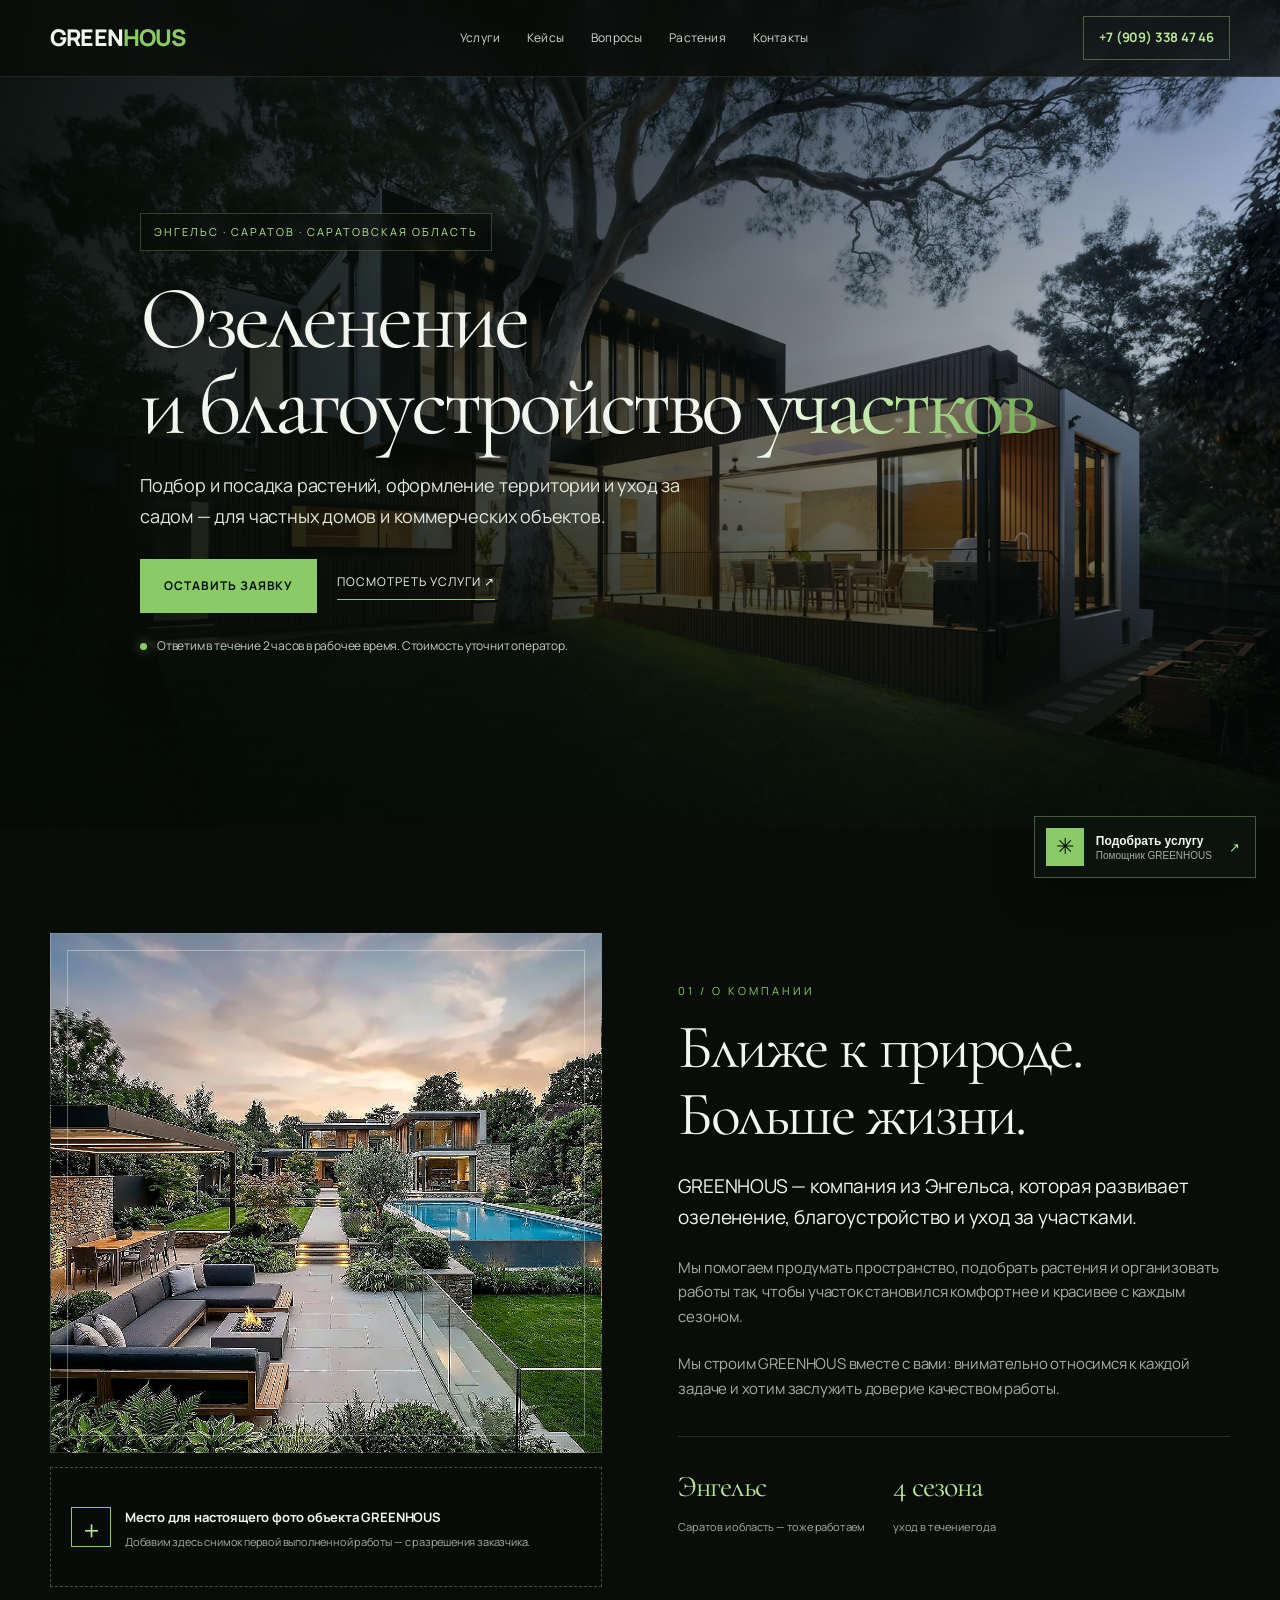
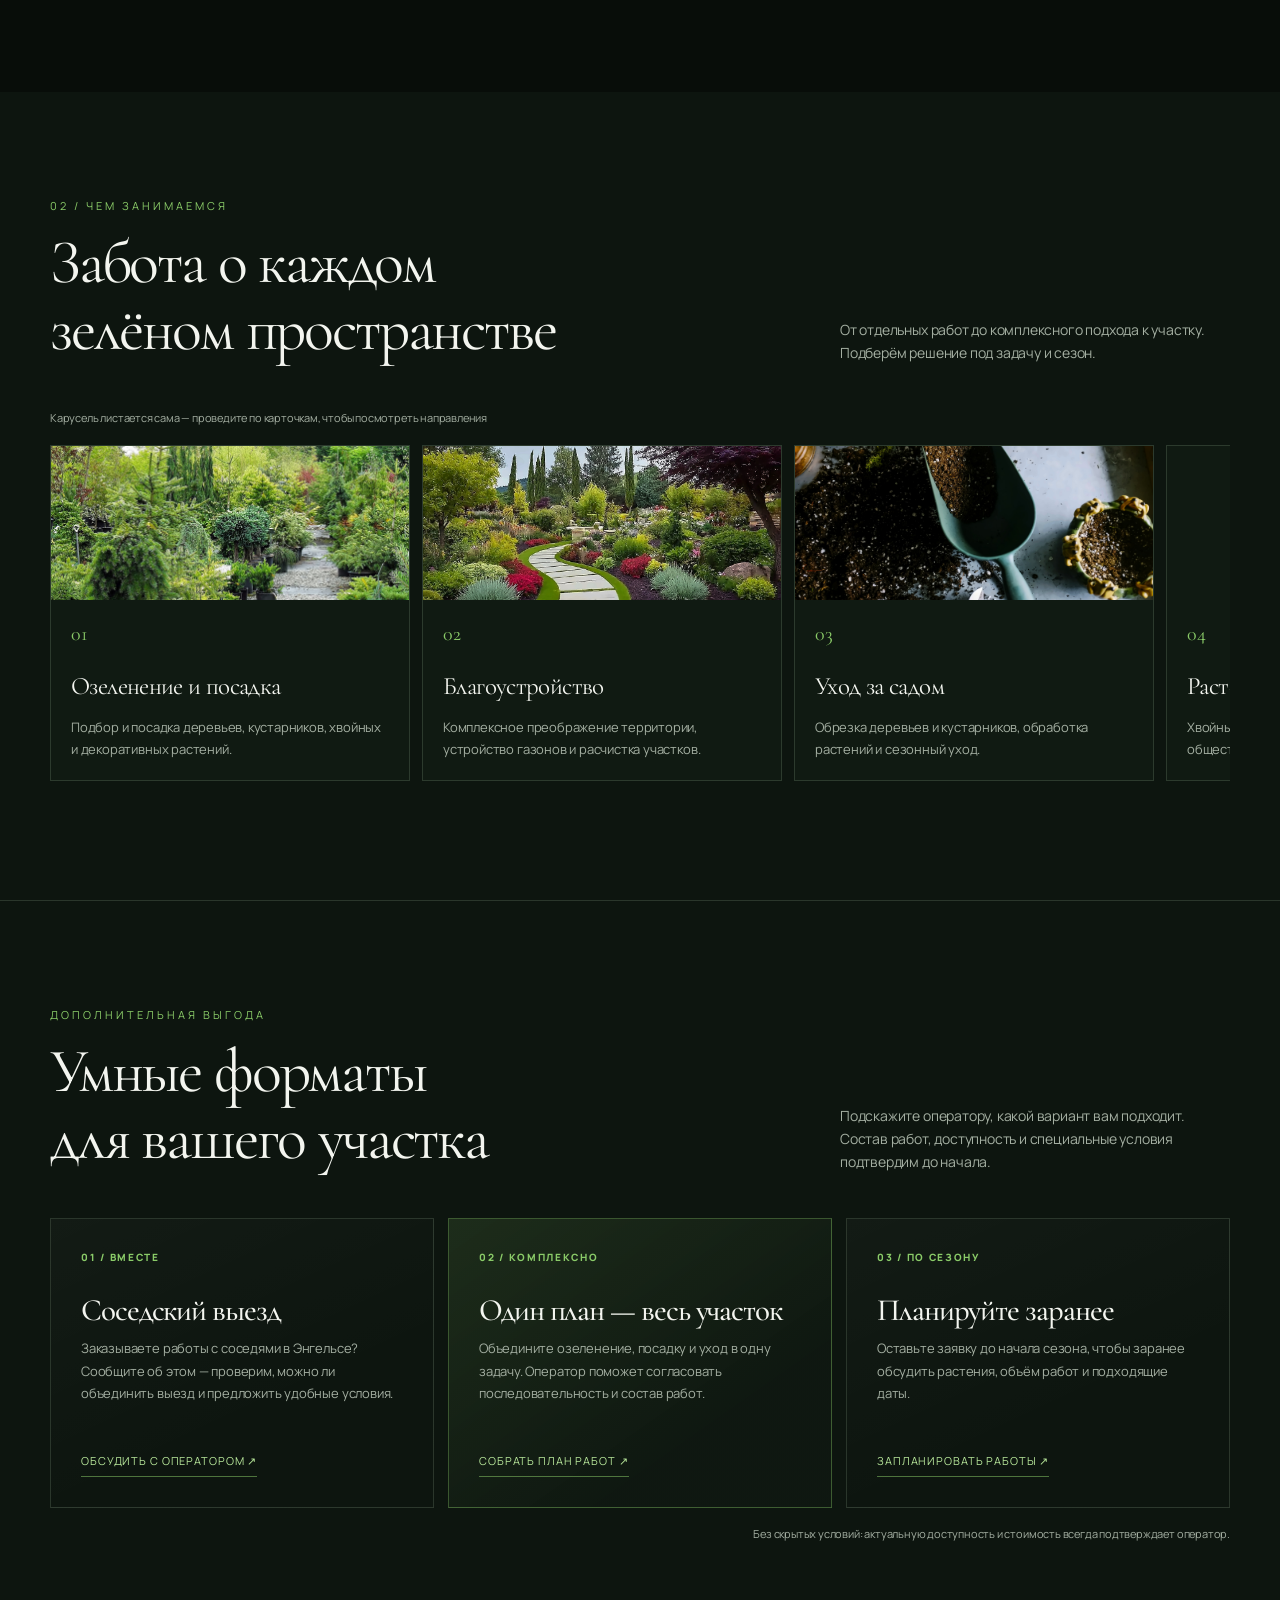
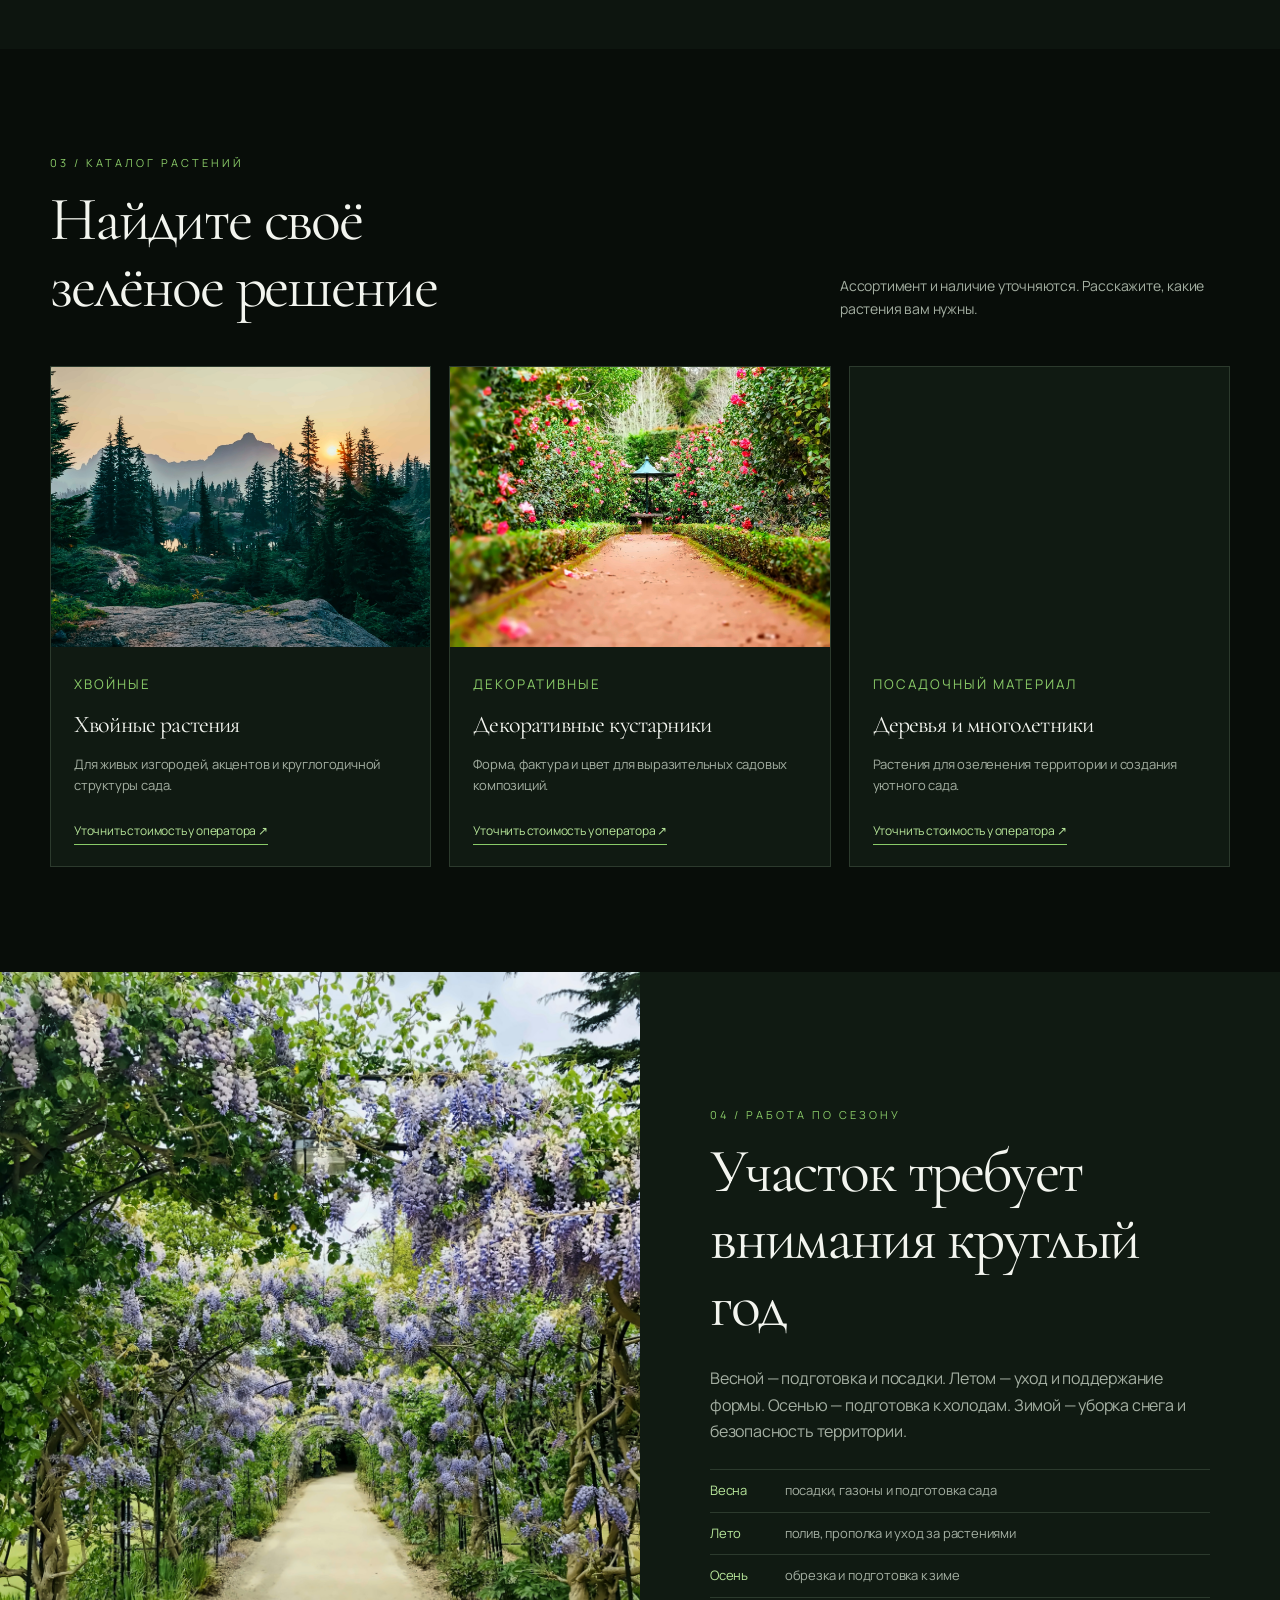
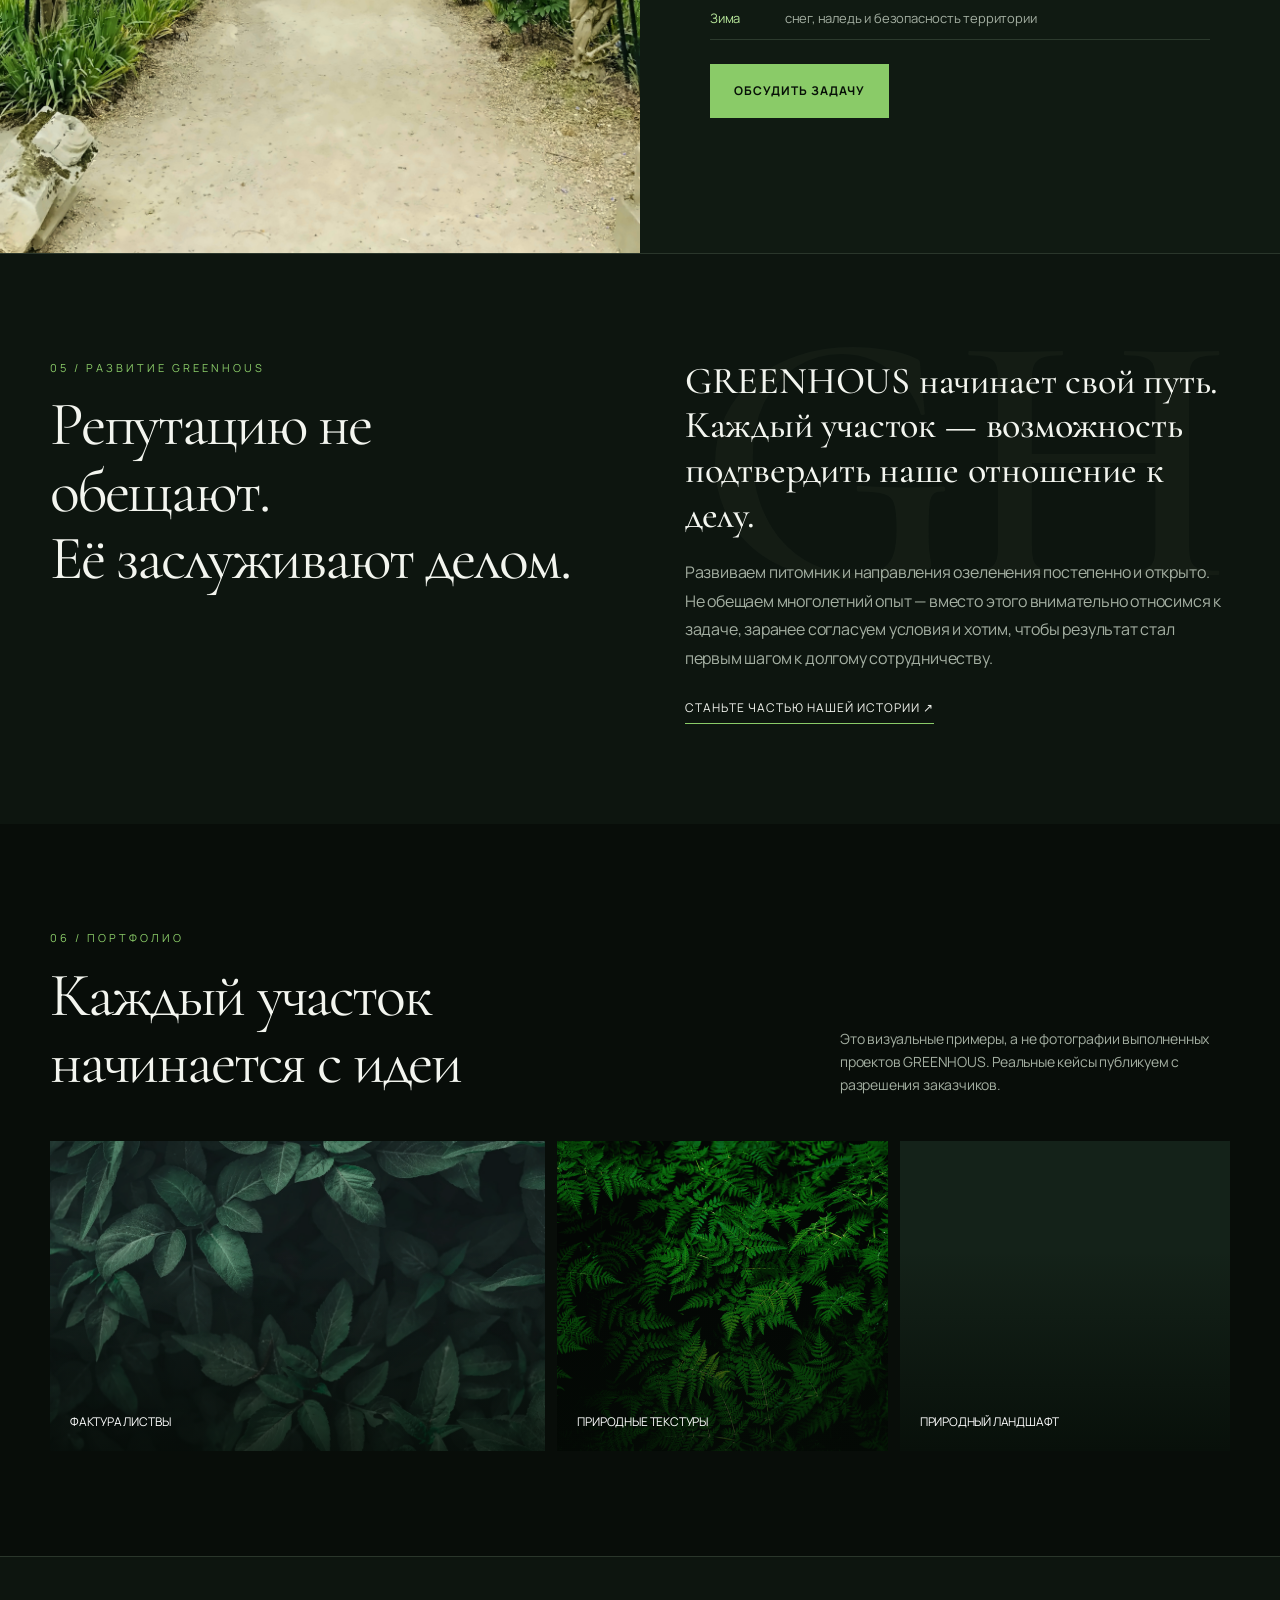
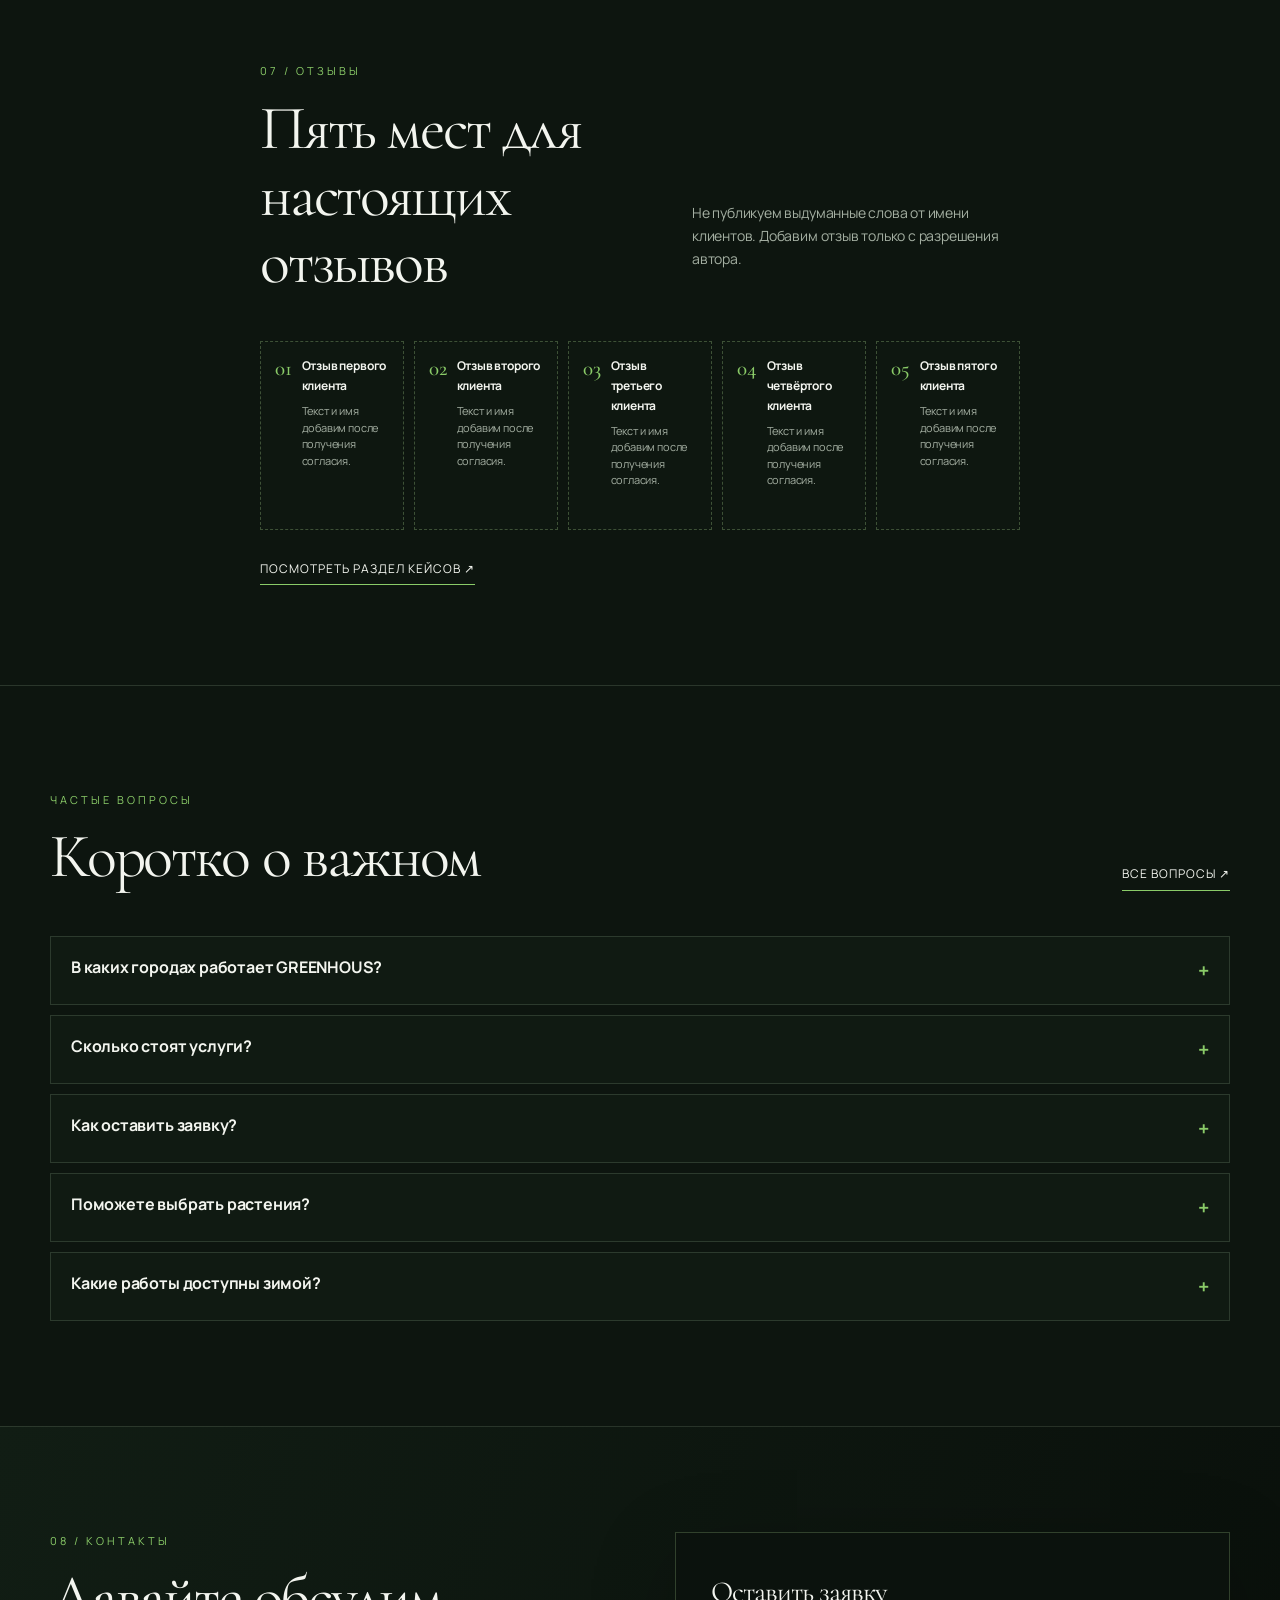
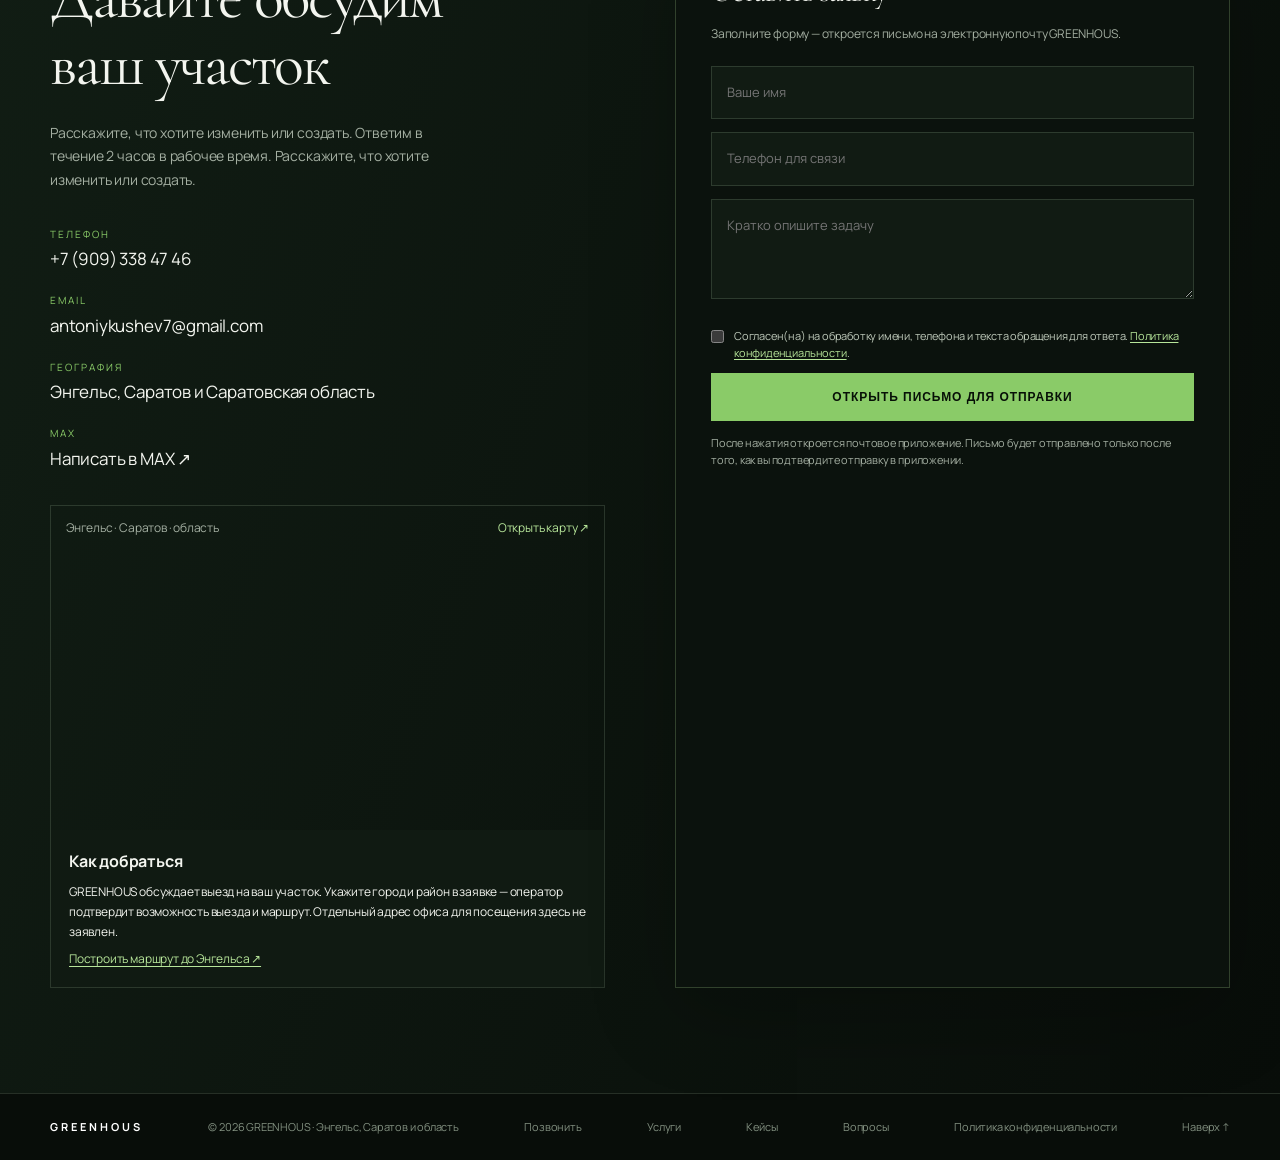
==== commit 28872c8f: "Enable service carousel autoplay and remove arrows" ====
--- a/index.html
+++ b/index.html
@@ -1063,8 +1063,8 @@
       </p>
     </div>
 
-    <div class="service-carousel-head"><p class="carousel-hint">Листайте, чтобы увидеть все направления</p><div class="carousel-controls"><button type="button" class="carousel-control" data-service-prev aria-label="Предыдущие услуги">←</button><button type="button" class="carousel-control" data-service-next aria-label="Следующие услуги">→</button></div></div>
-    <div class="service-grid" id="serviceCarousel" role="region" aria-roledescription="карусель" aria-label="Услуги GREENHOUS">
+    <div class="service-carousel-head"><p class="carousel-hint">Карусель листается сама — проведите по карточкам, чтобы посмотреть направления</p></div>
+    <div class="service-grid" id="serviceCarousel" role="region" aria-roledescription="карусель" aria-label="Услуги GREENHOUS" tabindex="0">
 
       <article class="service">
         <img class="service-photo" src="images/3.jpg" alt="Ряды декоративных растений в питомнике" loading="lazy" decoding="async">
@@ -1501,9 +1501,45 @@
 });
 const serviceCarousel=document.getElementById("serviceCarousel");
 if(serviceCarousel){
+ const reducedMotion=window.matchMedia("(prefers-reduced-motion: reduce)");
  const step=()=>{const card=serviceCarousel.querySelector(".service");return card?card.getBoundingClientRect().width+12:320};
- document.querySelector("[data-service-prev]")?.addEventListener("click",()=>serviceCarousel.scrollBy({left:-step(),behavior:"smooth"}));
- document.querySelector("[data-service-next]")?.addEventListener("click",()=>serviceCarousel.scrollBy({left:step(),behavior:"smooth"}));
+ let autoTimer=null,hovered=false,focused=false,inView=false,resumeTimer=null,dragStart=null;
+ const stopAuto=()=>{if(autoTimer){window.clearInterval(autoTimer);autoTimer=null}};
+ const advance=()=>{
+  const end=serviceCarousel.scrollWidth-serviceCarousel.clientWidth;
+  if(end<=4)return;
+  if(serviceCarousel.scrollLeft>=end-6)serviceCarousel.scrollTo({left:0,behavior:reducedMotion.matches?"auto":"smooth"});
+  else serviceCarousel.scrollBy({left:step(),behavior:reducedMotion.matches?"auto":"smooth"});
+ };
+ const startAuto=()=>{if(reducedMotion.matches||hovered||focused||!inView||document.hidden||autoTimer)return;autoTimer=window.setInterval(advance,4200)};
+ const pauseForInteraction=()=>{stopAuto();window.clearTimeout(resumeTimer);resumeTimer=window.setTimeout(startAuto,7000)};
+ const observer=new IntersectionObserver(entries=>{inView=entries.some(entry=>entry.isIntersecting);if(inView)startAuto();else stopAuto()},{threshold:0.18});
+ observer.observe(serviceCarousel);
+ serviceCarousel.addEventListener("mouseenter",()=>{hovered=true;stopAuto()});
+ serviceCarousel.addEventListener("mouseleave",()=>{hovered=false;startAuto()});
+ serviceCarousel.addEventListener("focusin",()=>{focused=true;stopAuto()});
+ serviceCarousel.addEventListener("focusout",event=>{if(!serviceCarousel.contains(event.relatedTarget)){focused=false;startAuto()}});
+ serviceCarousel.addEventListener("pointerdown",event=>{
+  pauseForInteraction();
+  if(event.pointerType!=="mouse"||event.button!==0)return;
+  dragStart={x:event.clientX,left:serviceCarousel.scrollLeft,pointerId:event.pointerId};
+  serviceCarousel.classList.add("is-dragging");
+  serviceCarousel.setPointerCapture(event.pointerId);
+ });
+ serviceCarousel.addEventListener("pointermove",event=>{
+  if(!dragStart||dragStart.pointerId!==event.pointerId)return;
+  const delta=event.clientX-dragStart.x;
+  if(Math.abs(delta)>3)event.preventDefault();
+  serviceCarousel.scrollLeft=dragStart.left-delta;
+ });
+ const finishDrag=event=>{if(!dragStart||dragStart.pointerId!==event.pointerId)return;dragStart=null;serviceCarousel.classList.remove("is-dragging")};
+ serviceCarousel.addEventListener("pointerup",finishDrag);
+ serviceCarousel.addEventListener("pointercancel",finishDrag);
+ serviceCarousel.addEventListener("lostpointercapture",()=>{dragStart=null;serviceCarousel.classList.remove("is-dragging")});
+ serviceCarousel.addEventListener("touchstart",pauseForInteraction,{passive:true});
+ document.addEventListener("visibilitychange",()=>document.hidden?stopAuto():startAuto());
+ reducedMotion.addEventListener?.("change",()=>reducedMotion.matches?stopAuto():startAuto());
+ startAuto();
 }
 
 </script>
--- a/site.css
+++ b/site.css
@@ -59,12 +59,11 @@
 .photo-slot-mark { width:40px; height:40px; display:grid; place-items:center; flex:none; border:1px solid #8acb68; color:#b7e69a; font-size:25px; }
 .about-visual { min-width:0; }
 .about-image { background-image:url("images/2.jpg")!important; background-position:center!important; background-size:cover!important; }
-.service-carousel-head { display:flex; align-items:center; justify-content:space-between; gap:12px; margin:0 0 15px; }
+.service-carousel-head { display:flex; align-items:center; justify-content:flex-start; gap:12px; margin:0 0 15px; }
 .carousel-hint { color:#a4afa2; font-size:11px; }
-.carousel-controls { display:flex; gap:7px; }
-.carousel-control { width:42px; height:42px; border:1px solid rgba(183,230,154,.35); background:#101a12; color:#b7e69a; cursor:pointer; font-size:20px; }
-.carousel-control:hover { background:#8acb68; color:#071007; }
-.service-grid { display:flex!important; overflow-x:auto; gap:12px!important; border:0!important; background:transparent!important; padding:3px 2px 14px; scroll-snap-type:x mandatory; overscroll-behavior-inline:contain; scrollbar-color:#60705e #101a12; }
+.service-grid { display:flex!important; overflow-x:auto; gap:12px!important; border:0!important; background:transparent!important; padding:3px 2px 14px; scroll-snap-type:x mandatory; overscroll-behavior-inline:contain; scrollbar-color:#60705e #101a12; cursor:grab; }
+.service-grid.is-dragging { cursor:grabbing; scroll-snap-type:none; user-select:none; }
+.service-grid.is-dragging .service-photo { pointer-events:none; }
 .service { flex:0 0 min(31%,360px); min-width:280px; scroll-snap-align:start; border:1px solid rgba(190,220,184,.16)!important; padding:20px!important; background:#101a12!important; }
 .service::before { display:none!important; content:none!important; }
 .service-photo,.service-photo-note { width:100%; height:154px; object-fit:cover; margin:-20px -20px 18px; width:calc(100% + 40px); }
@@ -100,3 +99,4 @@
  .garden-guide { bottom:76px!important; }.site-footer { padding-bottom:82px; }
 }
 @media(max-width:430px) { .review-slots { grid-template-columns:1fr; } }
+
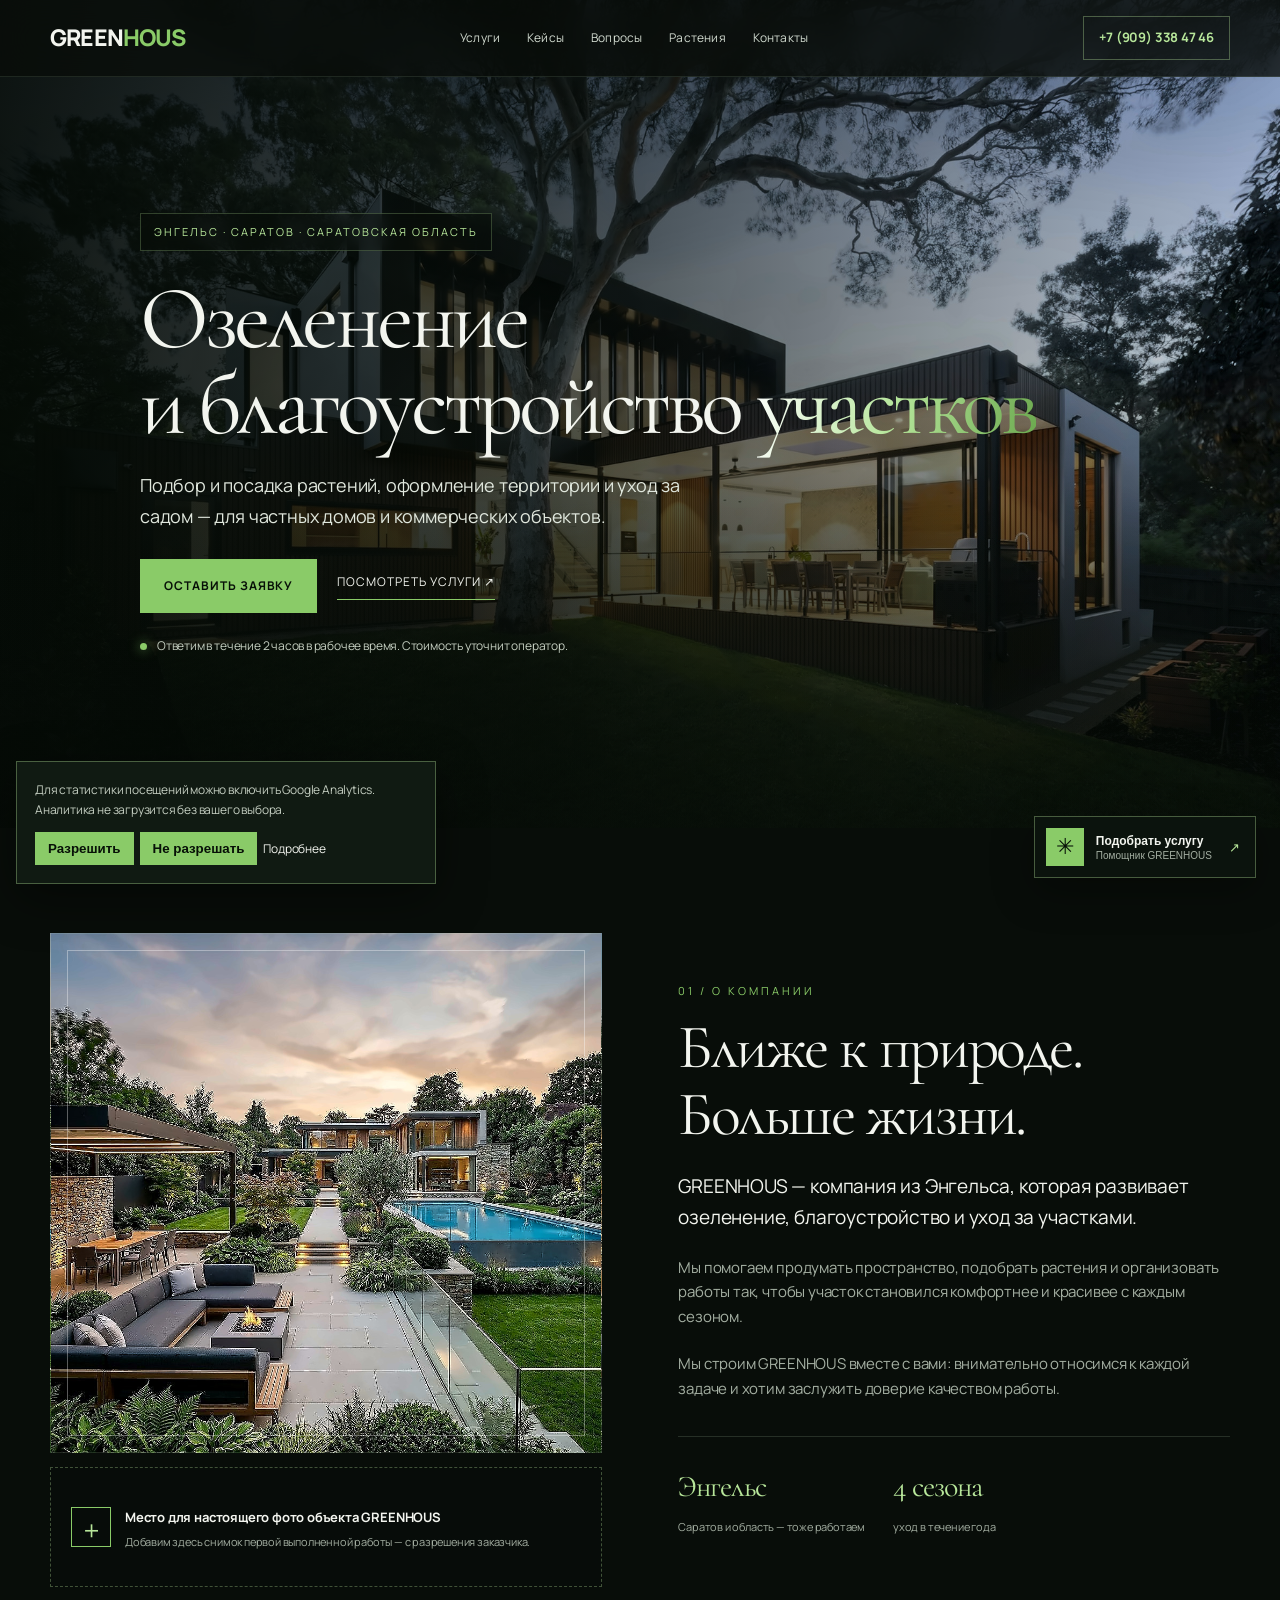
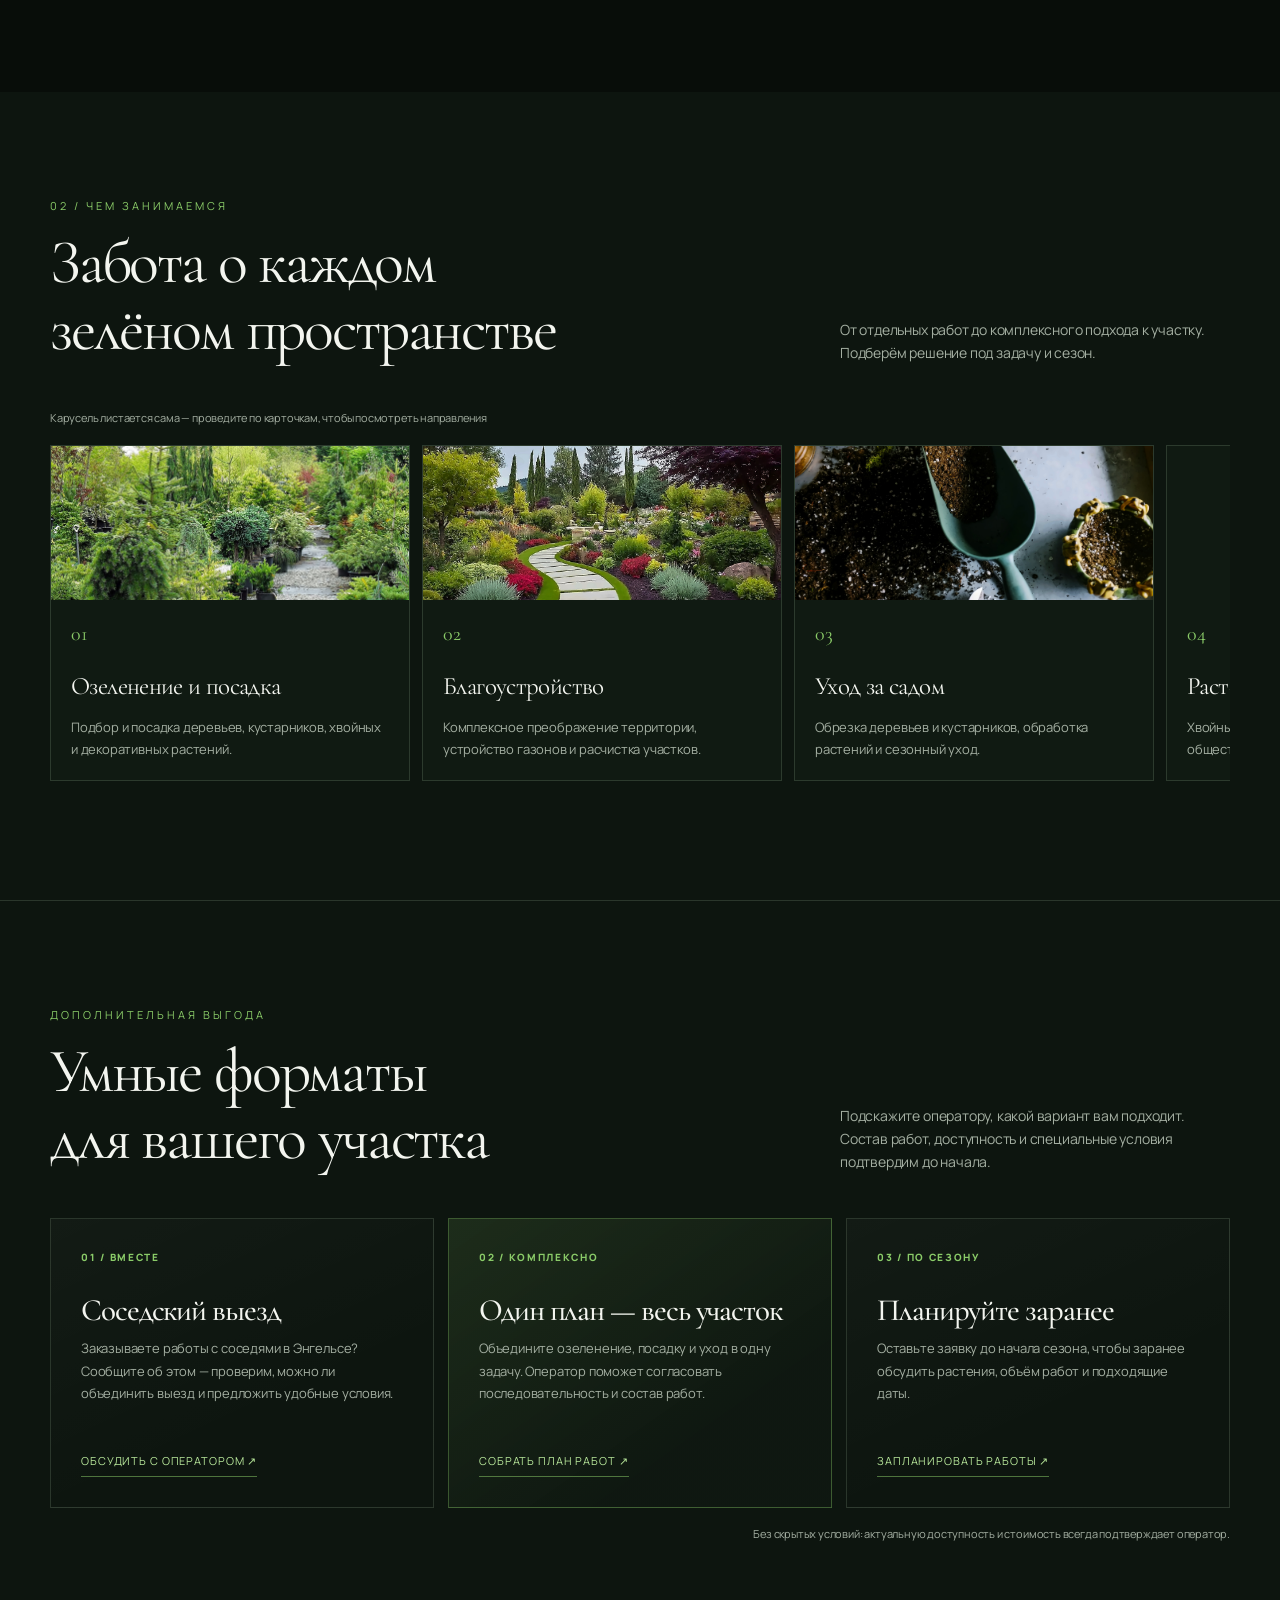
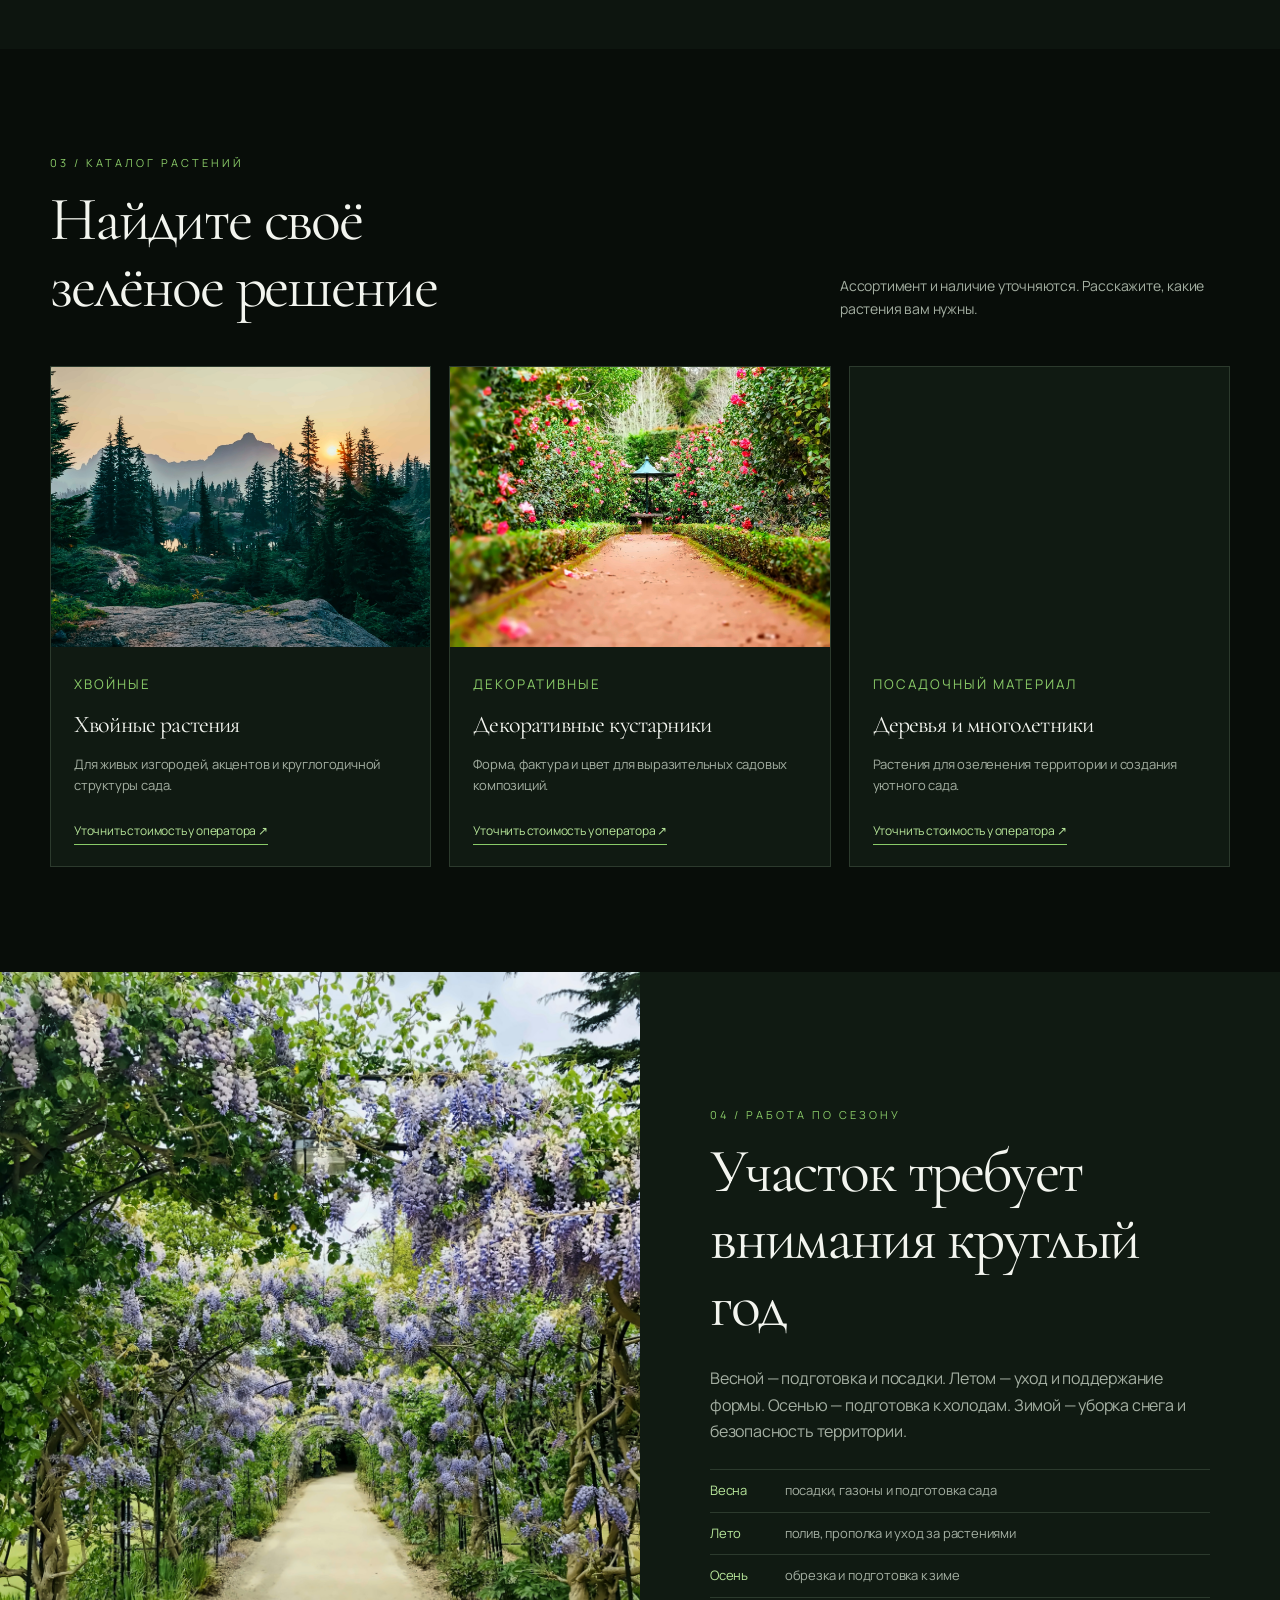
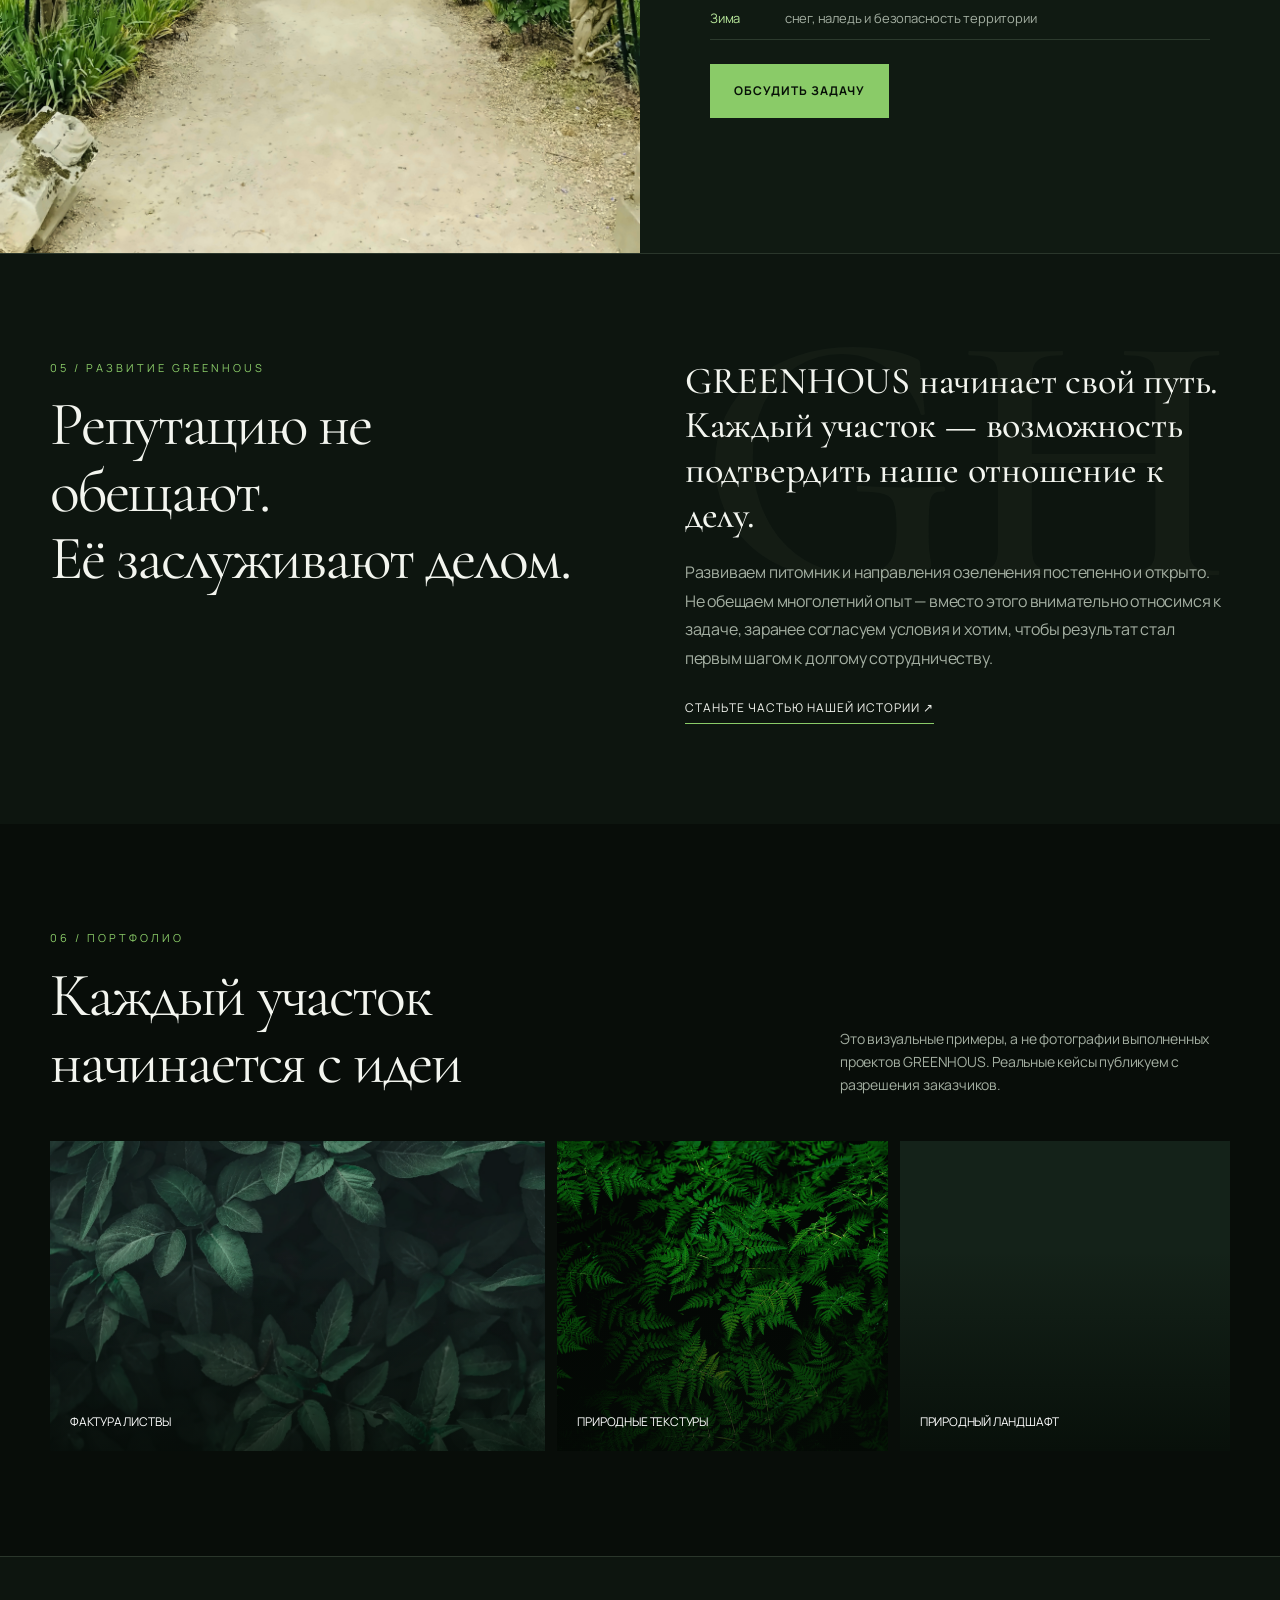
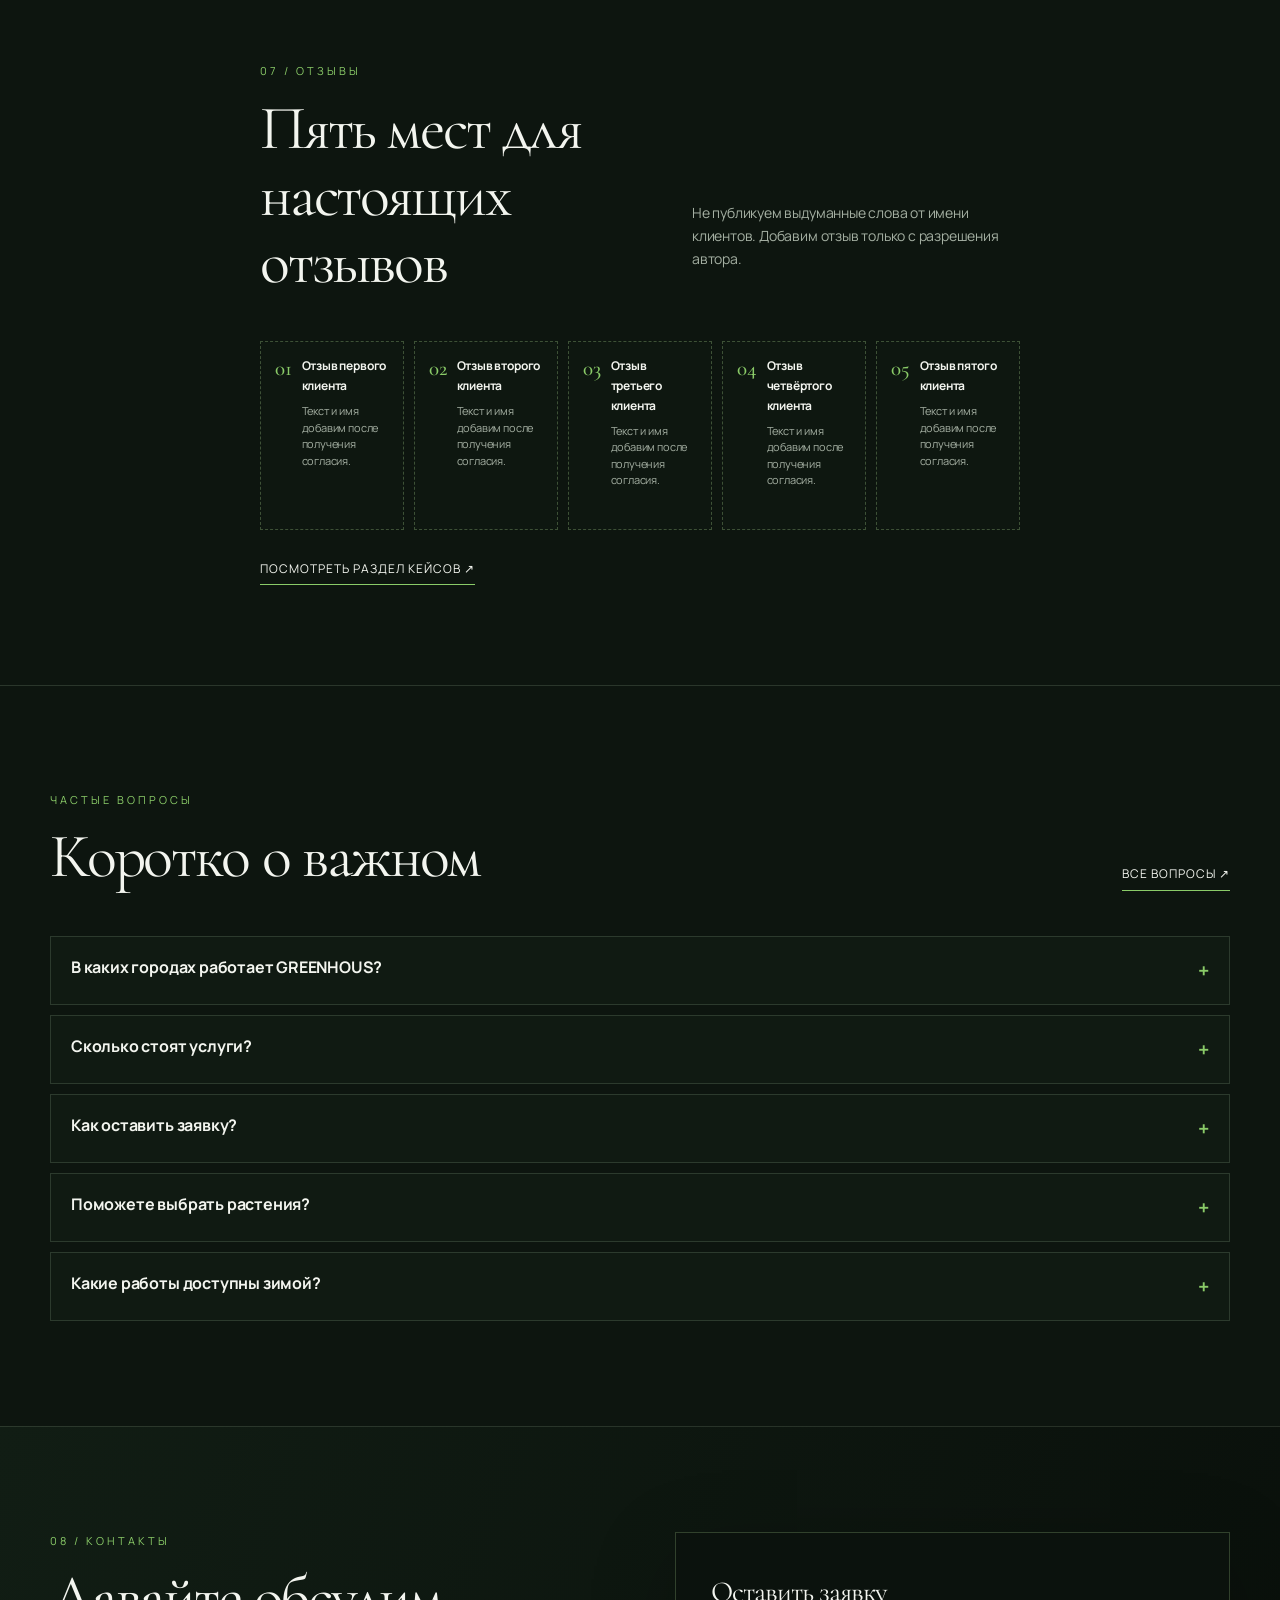
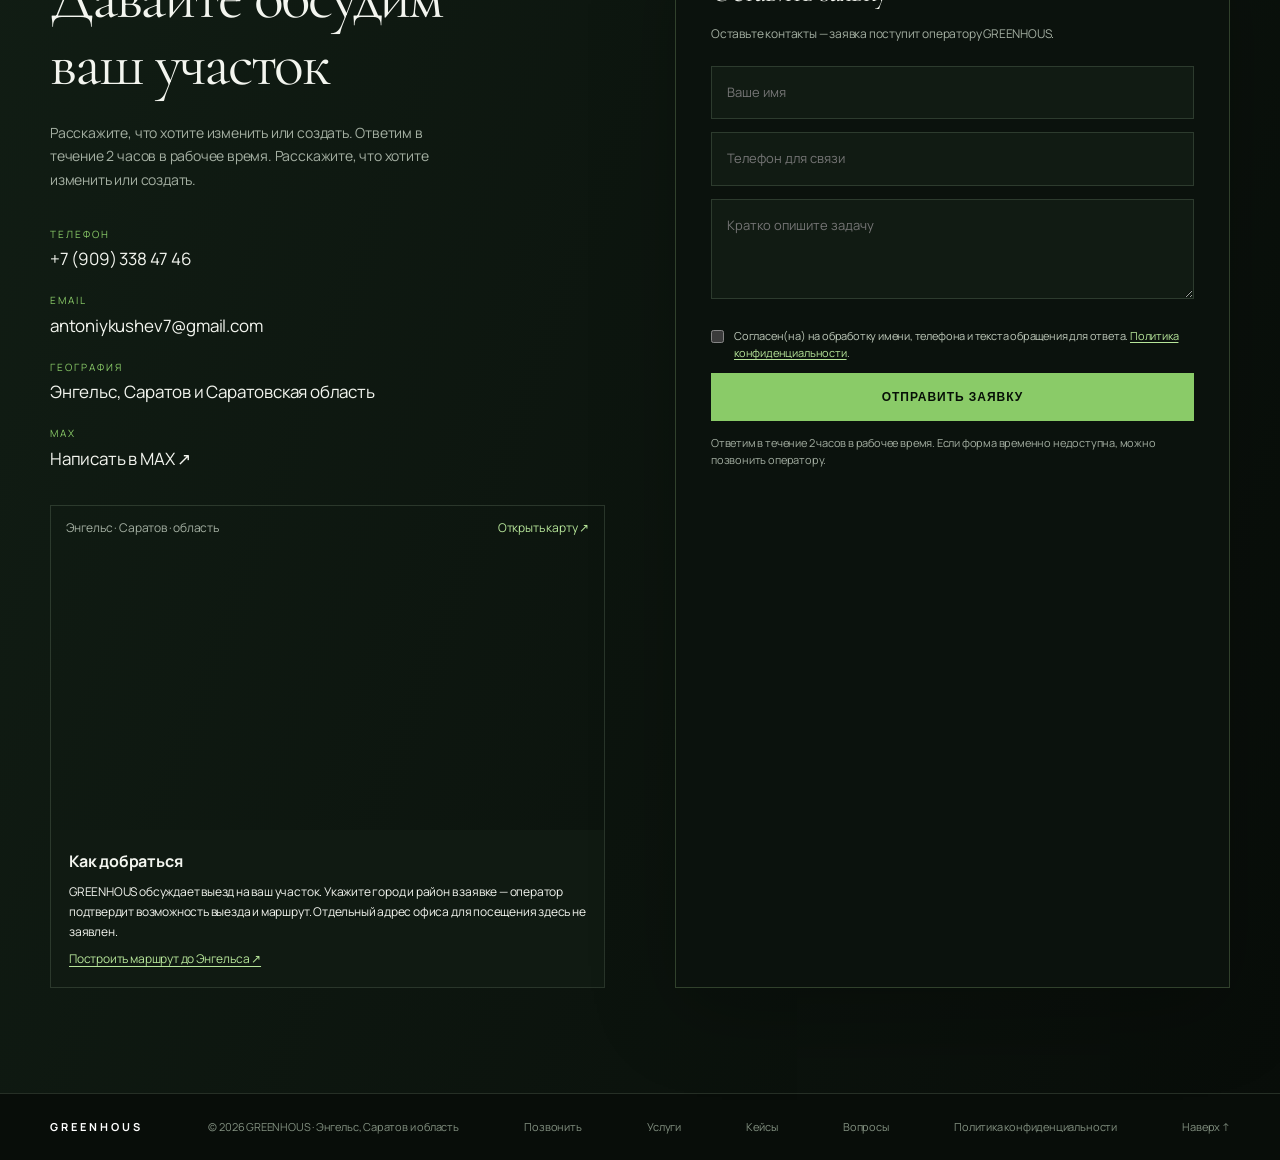
==== commit 5a5774a3: "Publish current GREENHOUS site" ====
--- a/index.html
+++ b/index.html
@@ -21,6 +21,7 @@
 <link rel="preconnect" href="https://fonts.gstatic.com" crossorigin>
 <link href="https://fonts.googleapis.com/css2?family=Cormorant+Garamond:wght@400;500;600&family=Manrope:wght@400;500;600;700;800&display=swap" rel="stylesheet">
 <link rel="preload" as="image" href="images/1.jpg" fetchpriority="high">
+<script src="supabase-client-config.js"></script>
 <title>GREENHOUS — озеленение и благоустройство в Энгельсе</title>
 
 <style>
@@ -1365,7 +1366,7 @@
 
     <form class="contact-form" id="contactForm">
       <h3>Оставить заявку</h3>
-      <p>Заполните форму — откроется письмо на электронную почту GREENHOUS.</p>
+      <p>Оставьте контакты — заявка поступит оператору GREENHOUS.</p>
 
       <input class="field" name="name" autocomplete="name"
              placeholder="Ваше имя" required>
@@ -1376,12 +1377,13 @@
       <textarea class="field" name="message"
                 placeholder="Кратко опишите задачу"></textarea>
 
+      <div aria-hidden="true" style="position:absolute;left:-10000px;width:1px;height:1px;overflow:hidden"><label>Не заполняйте это поле<input name="website" tabindex="-1" autocomplete="off"></label></div>
       <label class="consent-row"><input type="checkbox" name="consent" required><span>Согласен(на) на обработку имени, телефона и текста обращения для ответа. <a href="privacy.html">Политика конфиденциальности</a>.</span></label>
 
       <button class="button" type="submit" style="width:100%">
-        Открыть письмо для отправки
+        Отправить заявку
       </button>
-      <p class="privacy-note">После нажатия откроется почтовое приложение. Письмо будет отправлено только после того, как вы подтвердите отправку в приложении.</p>
+      <p class="privacy-note">Ответим в течение 2 часов в рабочее время. Если форма временно недоступна, можно позвонить оператору.</p>
 
       <div class="form-status" id="formStatus"></div>
     </form>
@@ -1487,19 +1489,41 @@
  if(message)message.value=link.dataset.offer+". Город: Энгельс.";
 }));
 
-// Открывает черновик заявки в почтовом приложении; сайт не хранит заявку на сервере.
-document.getElementById("contactForm").addEventListener("submit", (event) => {
-  event.preventDefault();
-  const form = event.currentTarget;
-  if (!form.reportValidity()) return;
-  const data = new FormData(form);
-  const subject = encodeURIComponent("Заявка с сайта GREENHOUS");
-  const body = encodeURIComponent(`Имя: ${String(data.get("name") || "").trim()}\nТелефон: ${String(data.get("phone") || "").trim()}\nЗадача: ${String(data.get("message") || "Не указана").trim()}`);
-  sessionStorage.setItem("greenhous-mail-draft-opened", "1");
-  window.location.href = `mailto:antoniykushev7@gmail.com?subject=${subject}&body=${body}`;
-  window.setTimeout(() => { window.location.href = "thanks.html"; }, 900);
-});
-const serviceCarousel=document.getElementById("serviceCarousel");
+// Сохраняет заявку в Supabase через серверную функцию; если она не настроена, открывает почтовый черновик.
+document.getElementById("contactForm").addEventListener("submit", async (event) => {
+  event.preventDefault();
+  const form = event.currentTarget;
+  if (!form.reportValidity()) return;
+  const data = new FormData(form);
+  const status = document.getElementById("formStatus");
+  status.setAttribute("role", "status");
+  if (window.GREENHOUS_SUPABASE_URL && window.GREENHOUS_SUPABASE_PUBLISHABLE_KEY) {
+    const button = form.querySelector('button[type="submit"]');
+    button.disabled = true;
+    button.textContent = "Отправляем…";
+    status.textContent = "";
+    try {
+      const base = window.GREENHOUS_SUPABASE_URL.replace(/\/$/, "");
+      const response = await fetch(base + "/functions/v1/submit-lead", {
+        method: "POST",
+        headers: { "Content-Type": "application/json", apikey: window.GREENHOUS_SUPABASE_PUBLISHABLE_KEY },
+        body: JSON.stringify({ name: String(data.get("name") || "").trim(), phone: String(data.get("phone") || "").trim(), message: String(data.get("message") || "").trim(), consent: data.get("consent") === "on", website: String(data.get("website") || "") })
+      });
+      const result = await response.json().catch(() => ({}));
+      if (!response.ok || !result.ok) throw new Error(result.error || "Не удалось отправить заявку.");
+      window.location.href = "thanks.html";
+    } catch (error) {
+      status.textContent = error.message || "Ошибка связи. Попробуйте позже или позвоните оператору.";
+      button.disabled = false;
+      button.textContent = "Отправить заявку";
+    }
+    return;
+  }
+  const subject = encodeURIComponent("Заявка с сайта GREENHOUS");
+  const body = encodeURIComponent("Имя: " + String(data.get("name") || "").trim() + "\nТелефон: " + String(data.get("phone") || "").trim() + "\nЗадача: " + String(data.get("message") || "Не указана").trim());
+  status.textContent = "Заявка пока не подключена к серверу. Открываем почтовый черновик — отправьте письмо вручную.";
+  window.location.href = "mailto:antoniykushev7@gmail.com?subject=" + subject + "&body=" + body;
+});const serviceCarousel=document.getElementById("serviceCarousel");
 if(serviceCarousel){
  const reducedMotion=window.matchMedia("(prefers-reduced-motion: reduce)");
  const step=()=>{const card=serviceCarousel.querySelector(".service");return card?card.getBoundingClientRect().width+12:320};
@@ -1549,3 +1573,4 @@
 <script type="application/ld+json">{"@context":"https://schema.org","@type":"Organization","name":"GREENHOUS","url":"https://greenhous64.github.io/greenhouse64/","telephone":"+79093384746","email":"antoniykushev7@gmail.com","areaServed":[{"@type":"City","name":"Энгельс"},{"@type":"City","name":"Саратов"},{"@type":"AdministrativeArea","name":"Саратовская область"}],"description":"Озеленение, благоустройство и уход за участками в Энгельсе, Саратове и Саратовской области."}</script>
 </body>
 </html>
+
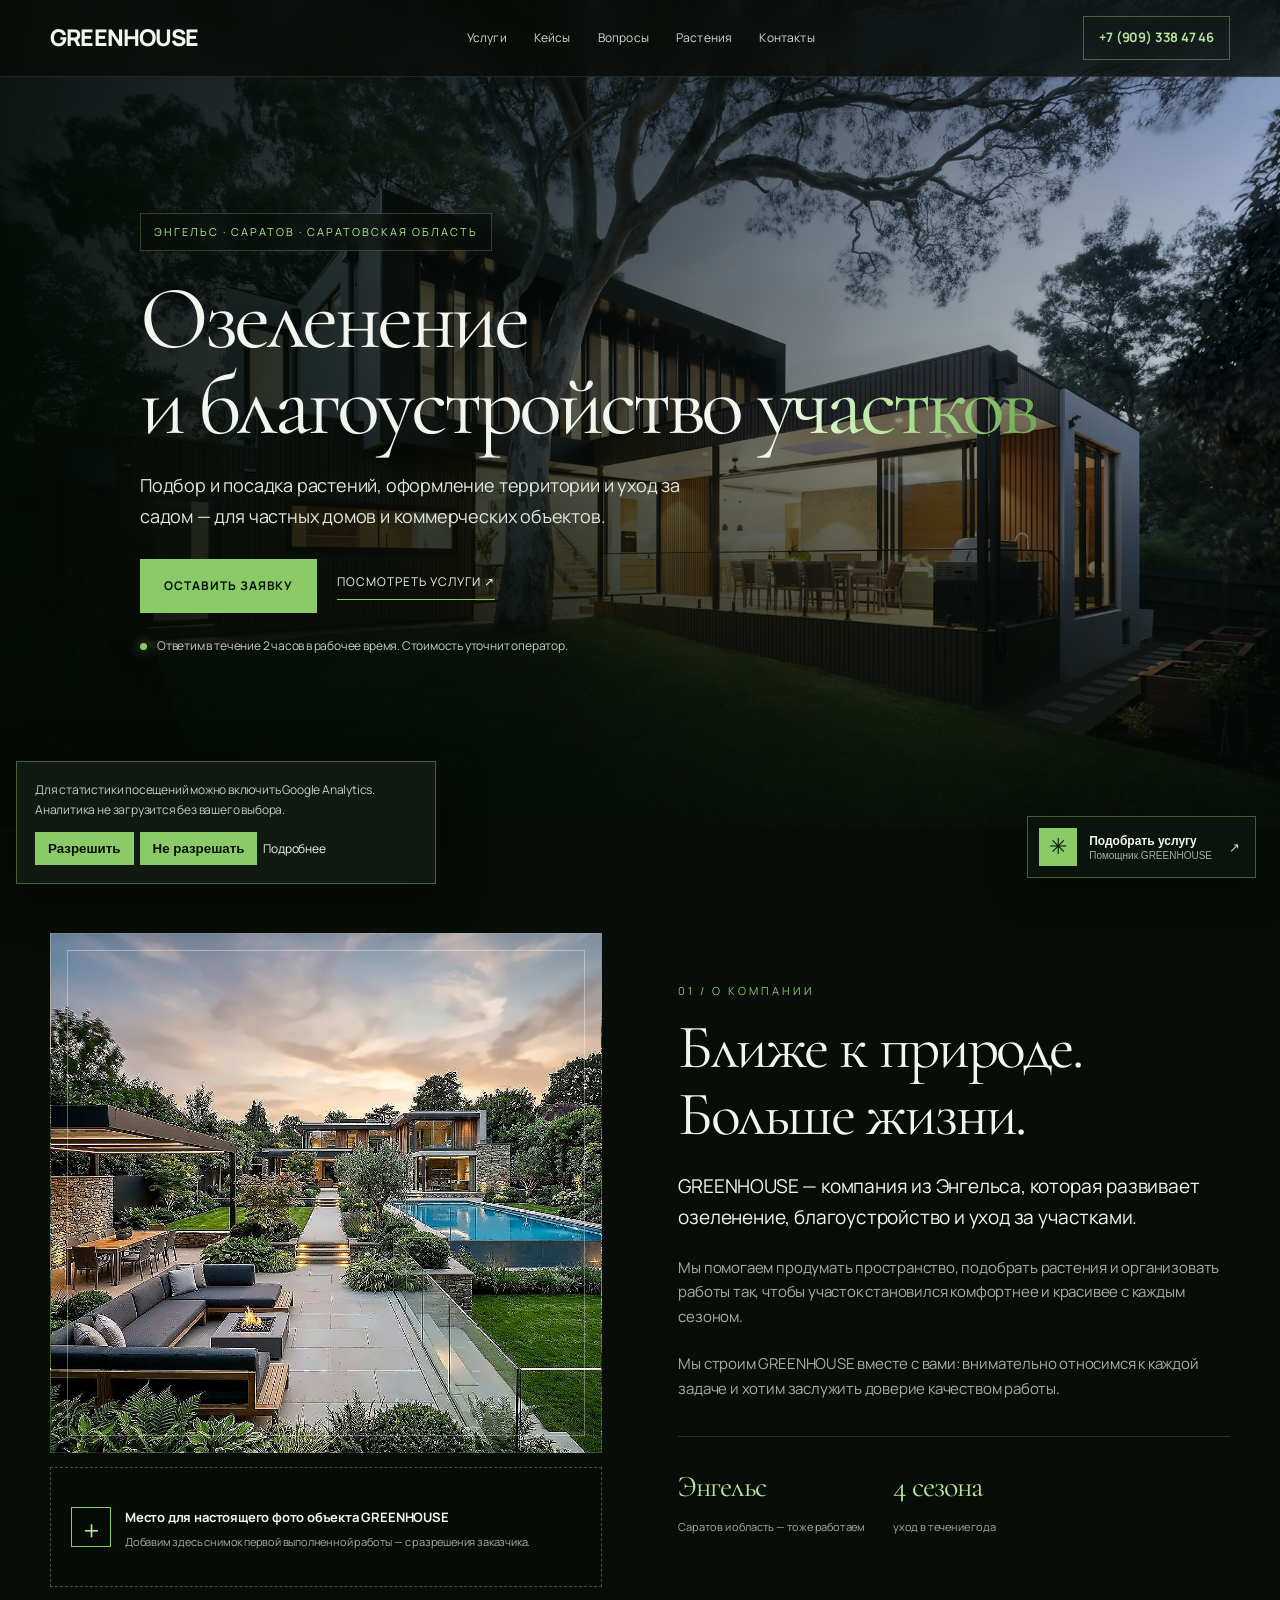
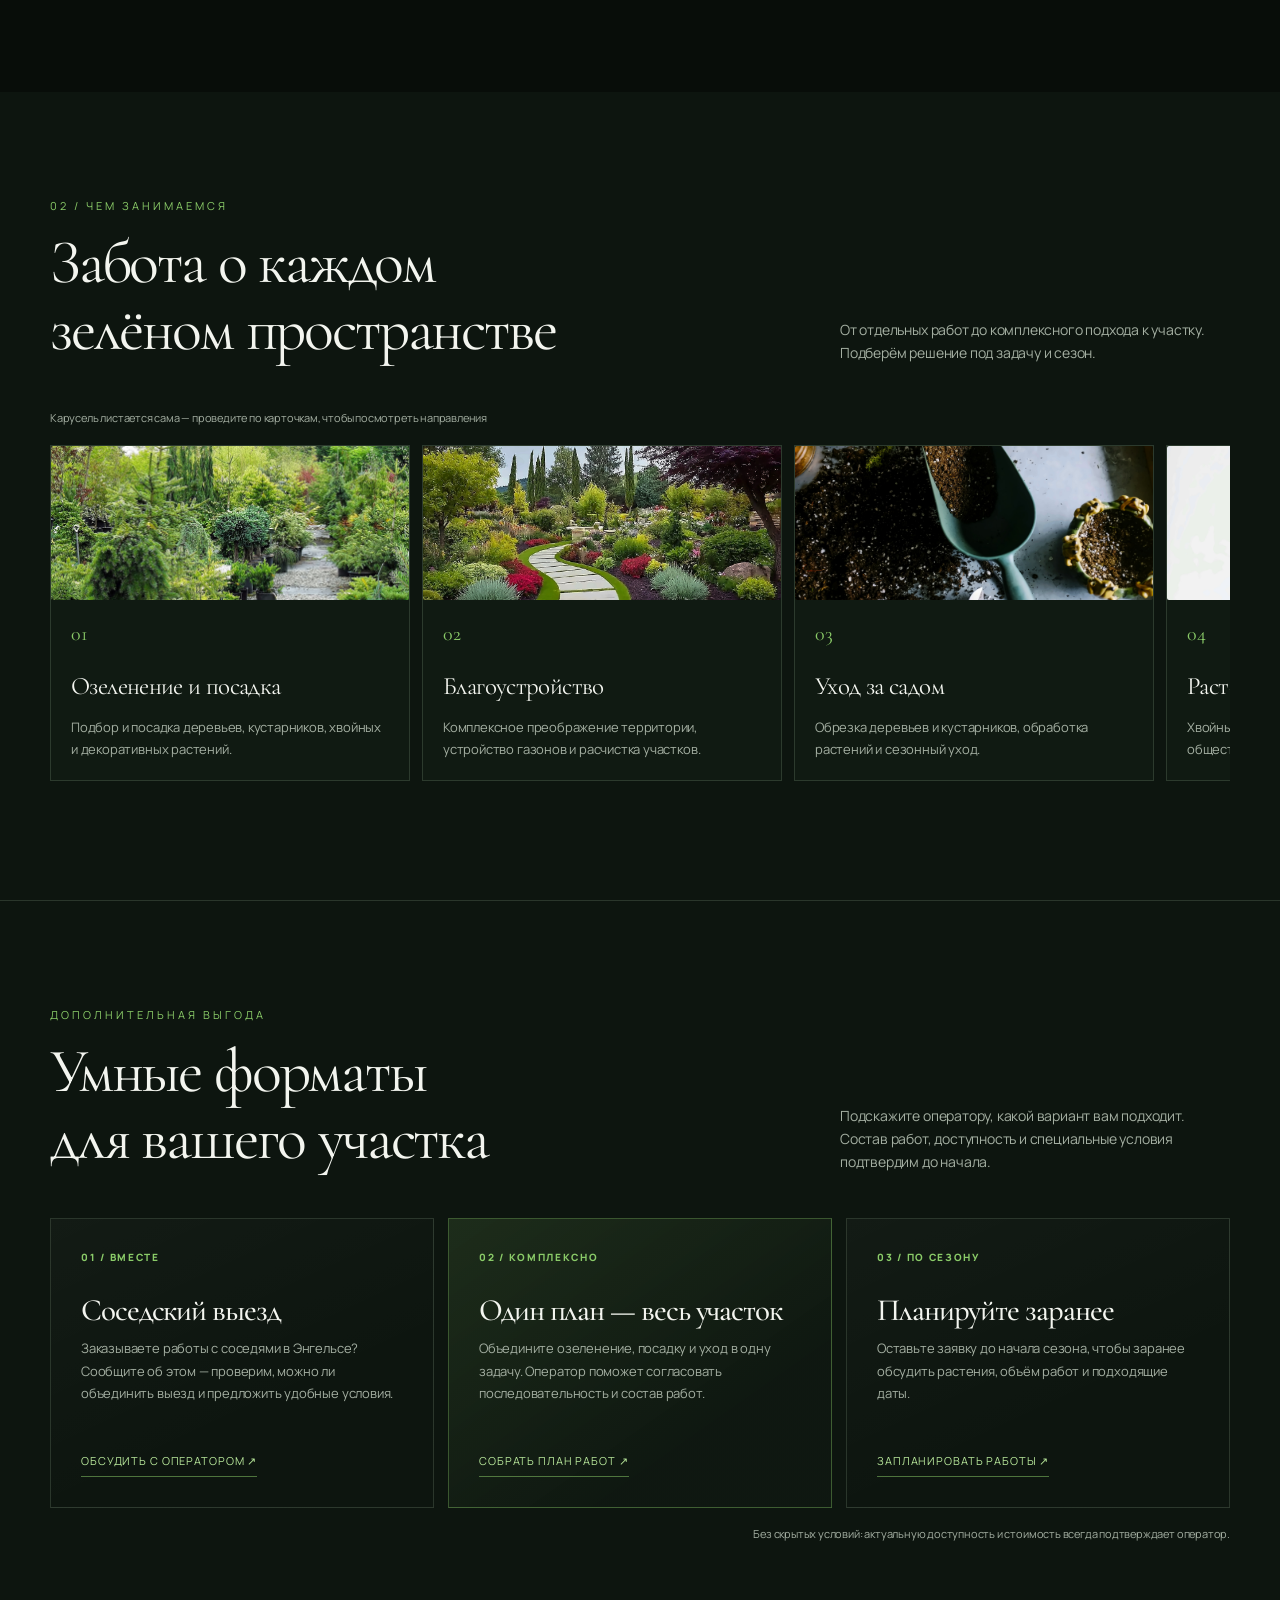
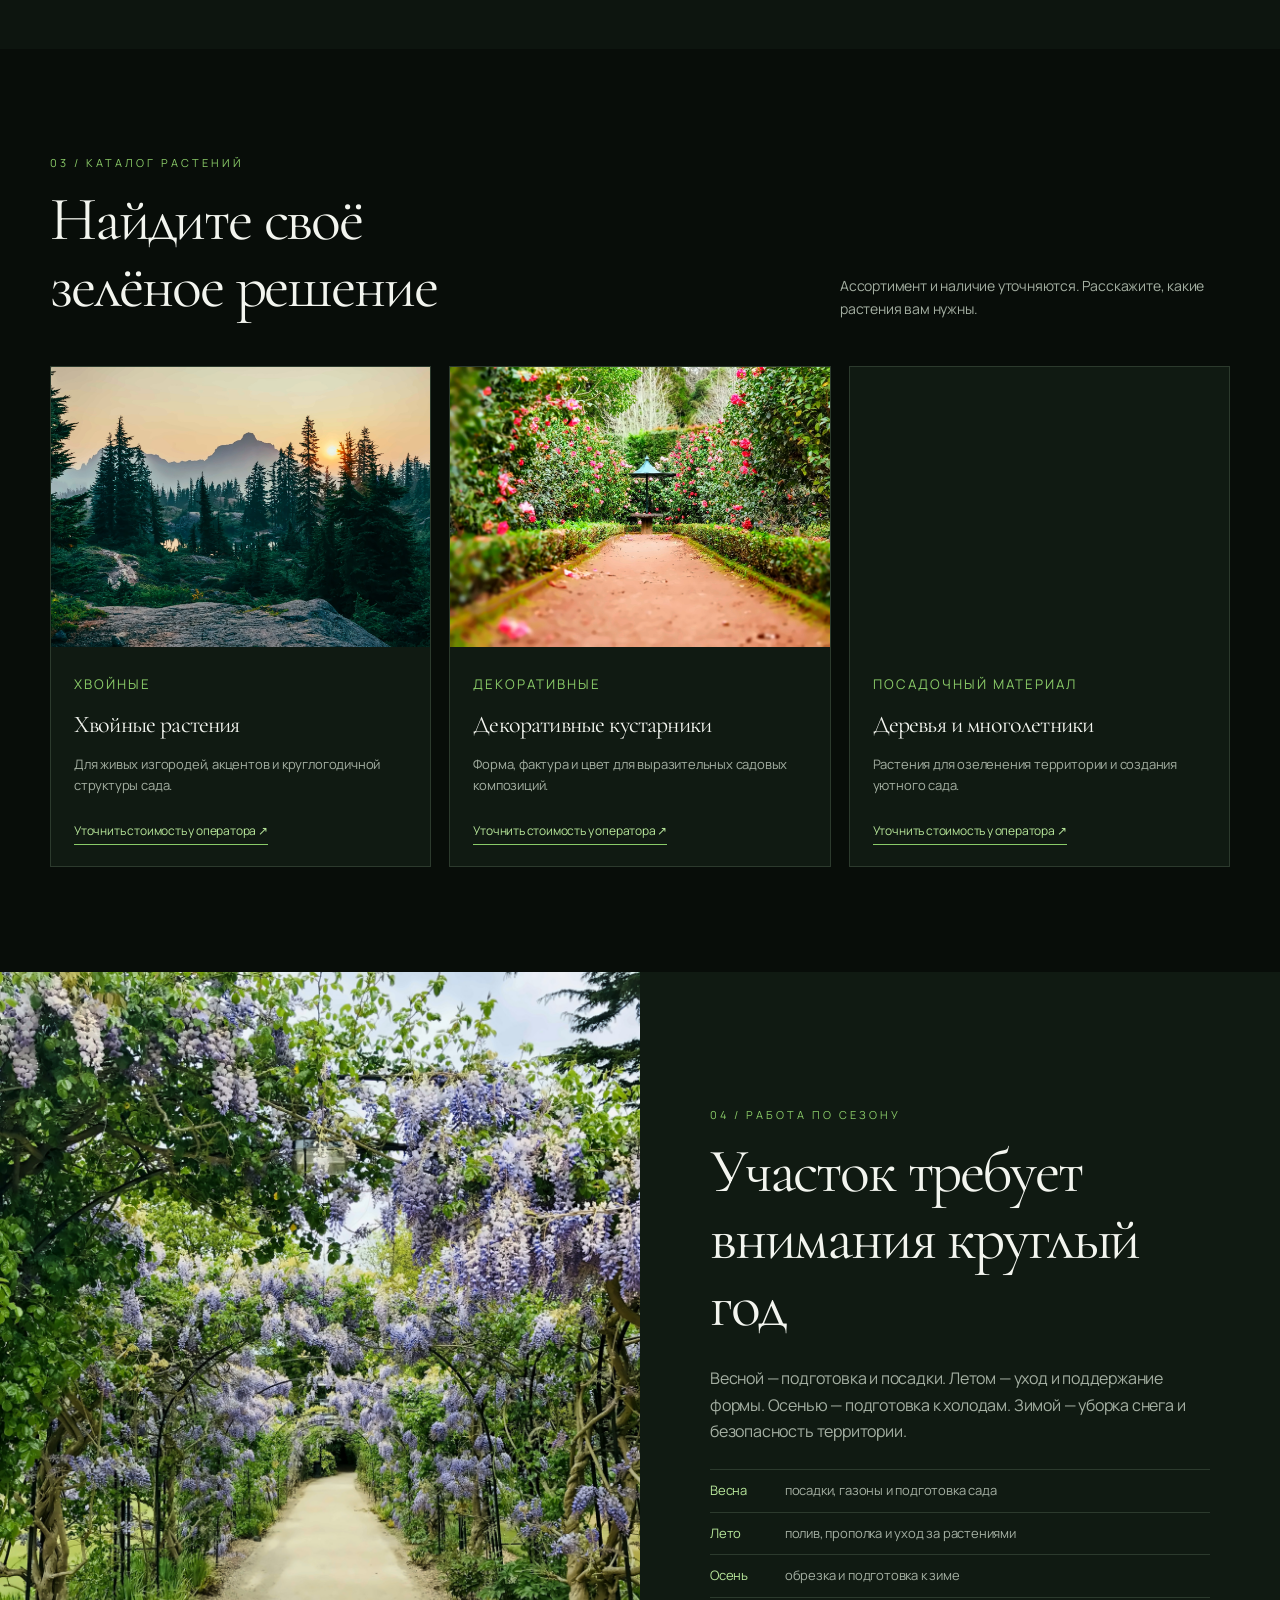
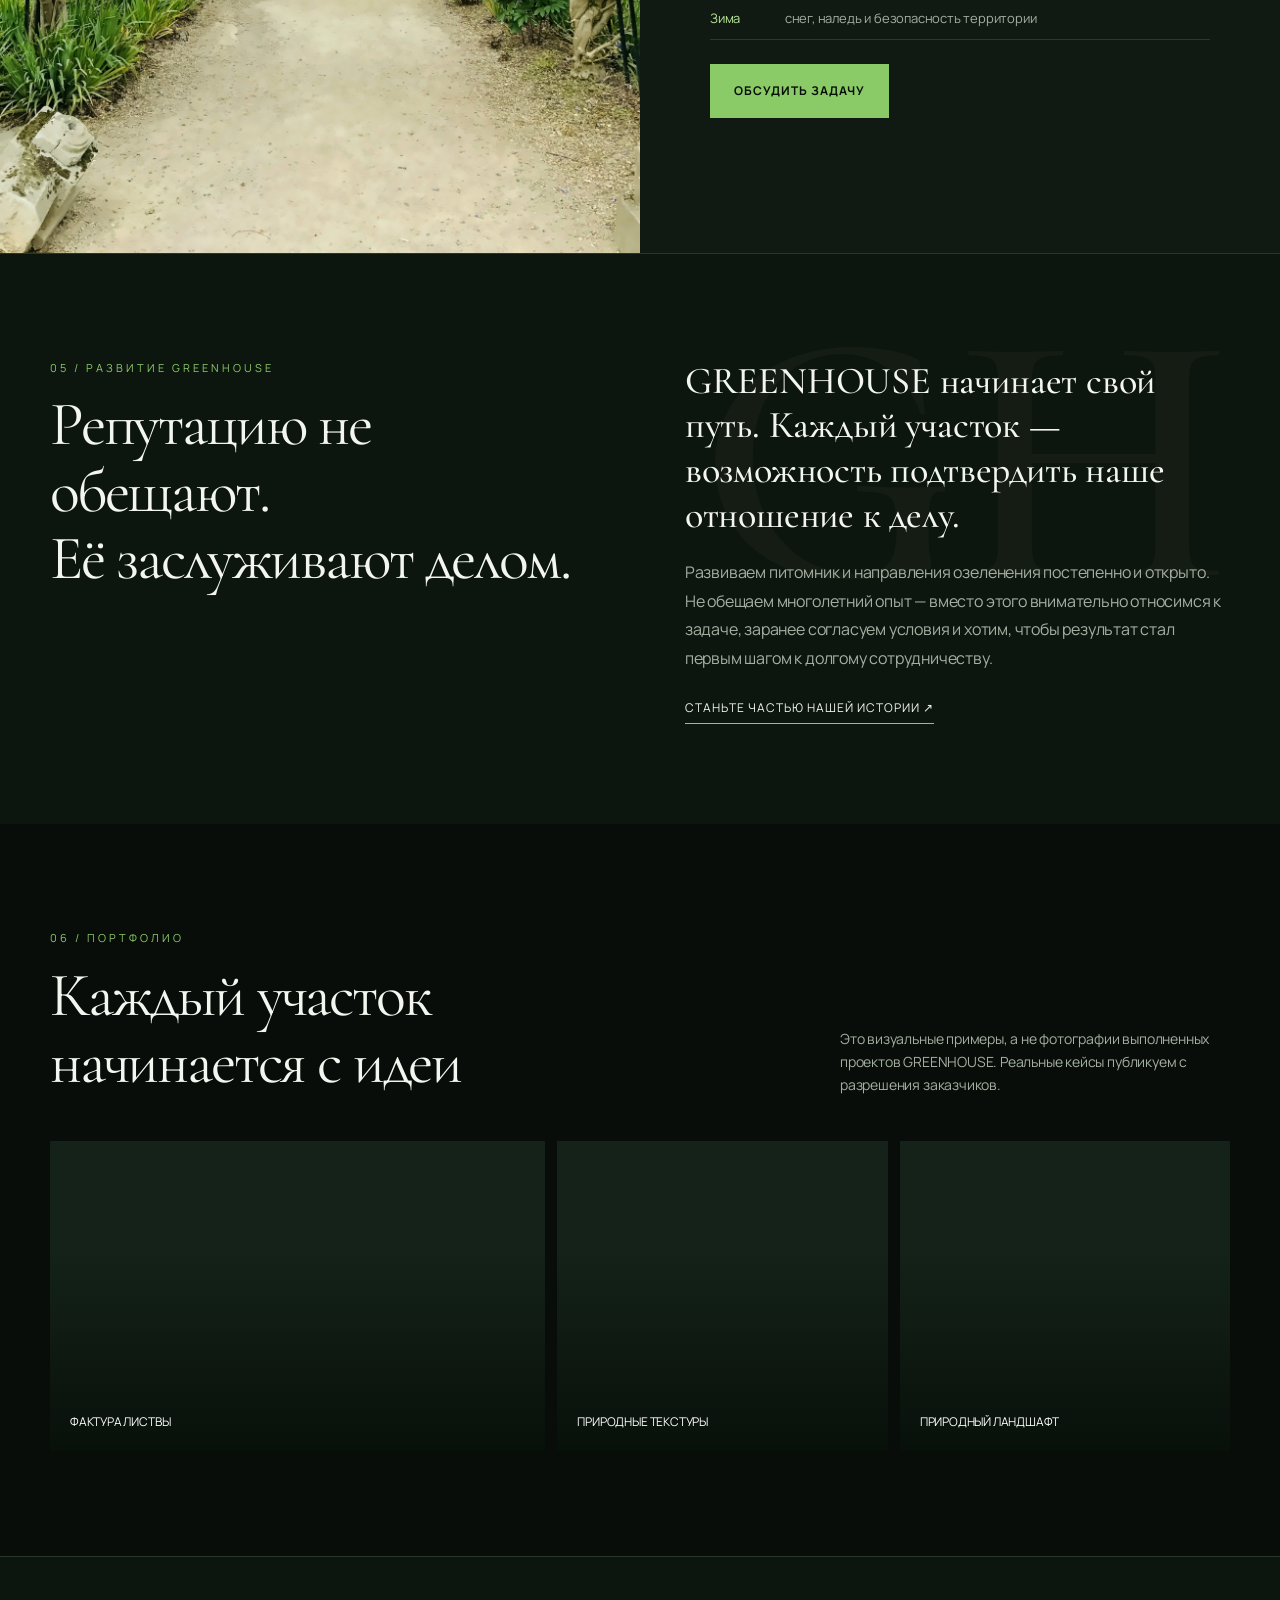
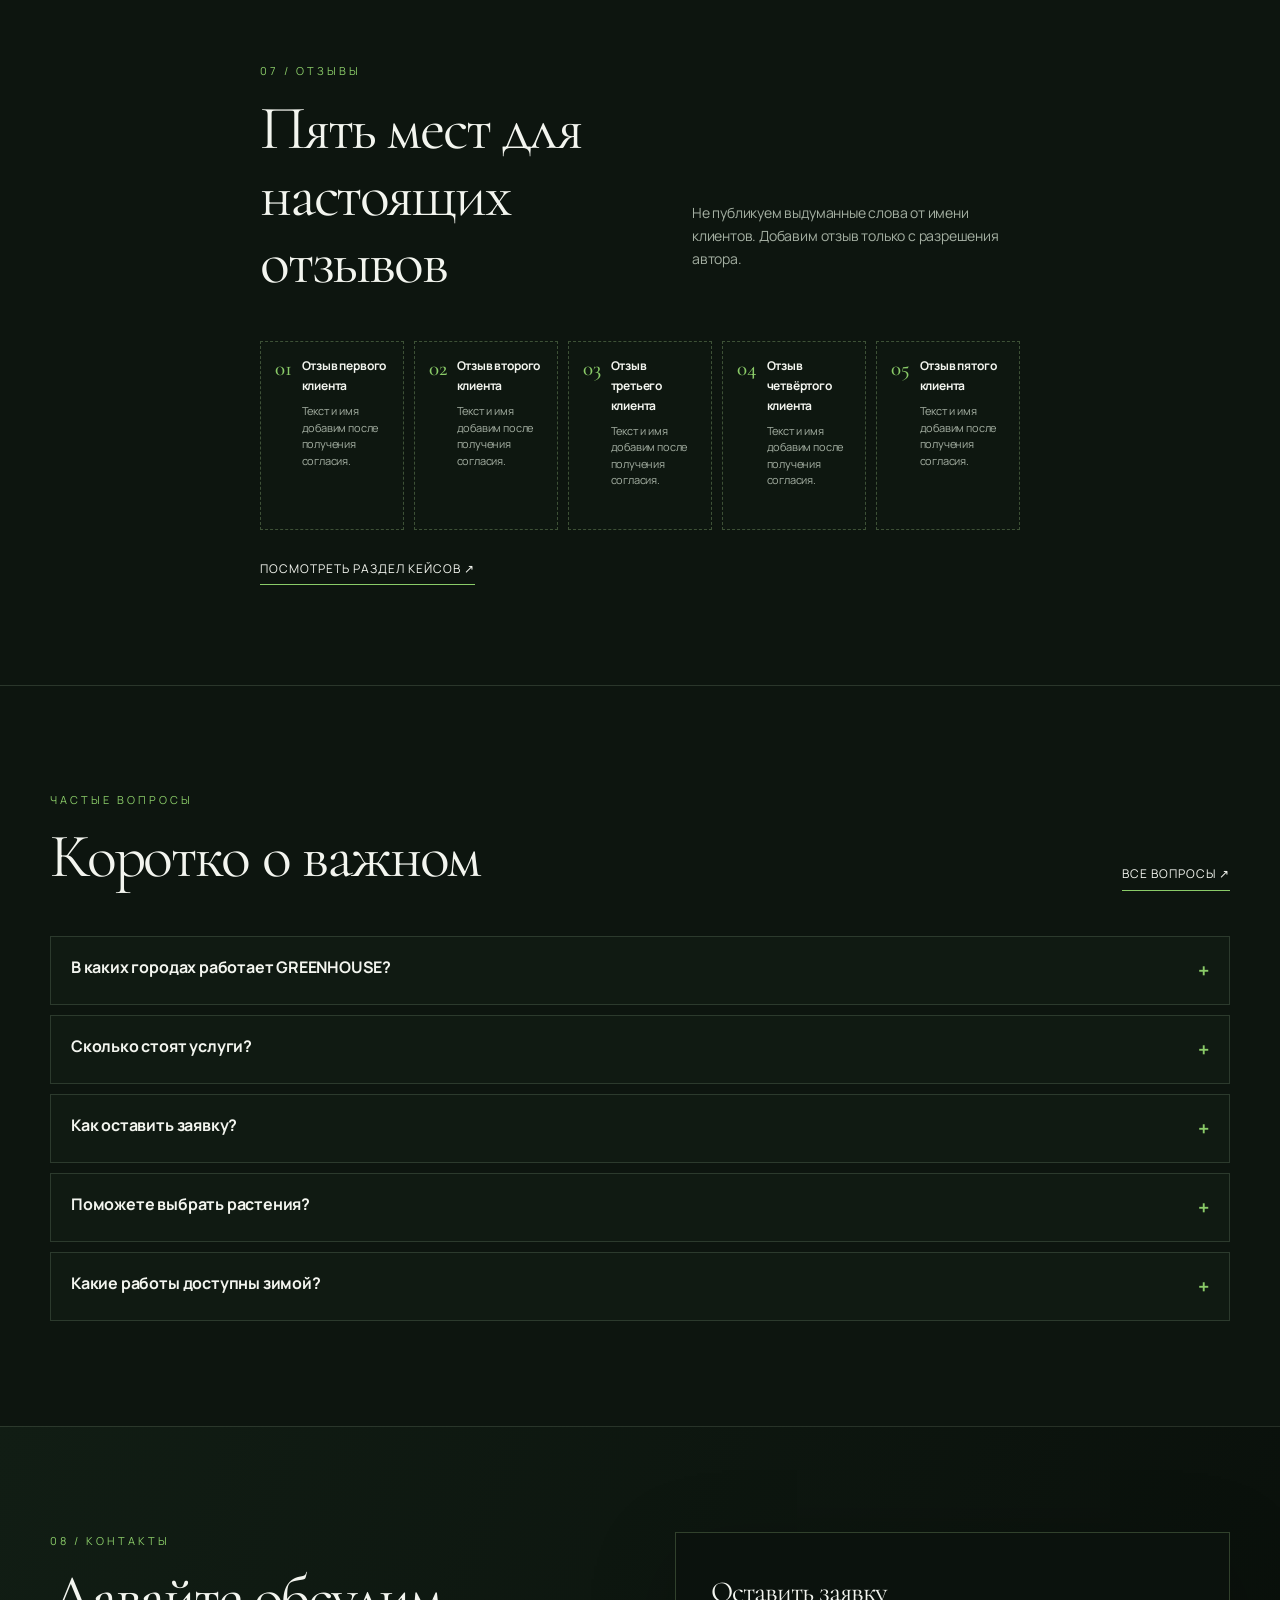
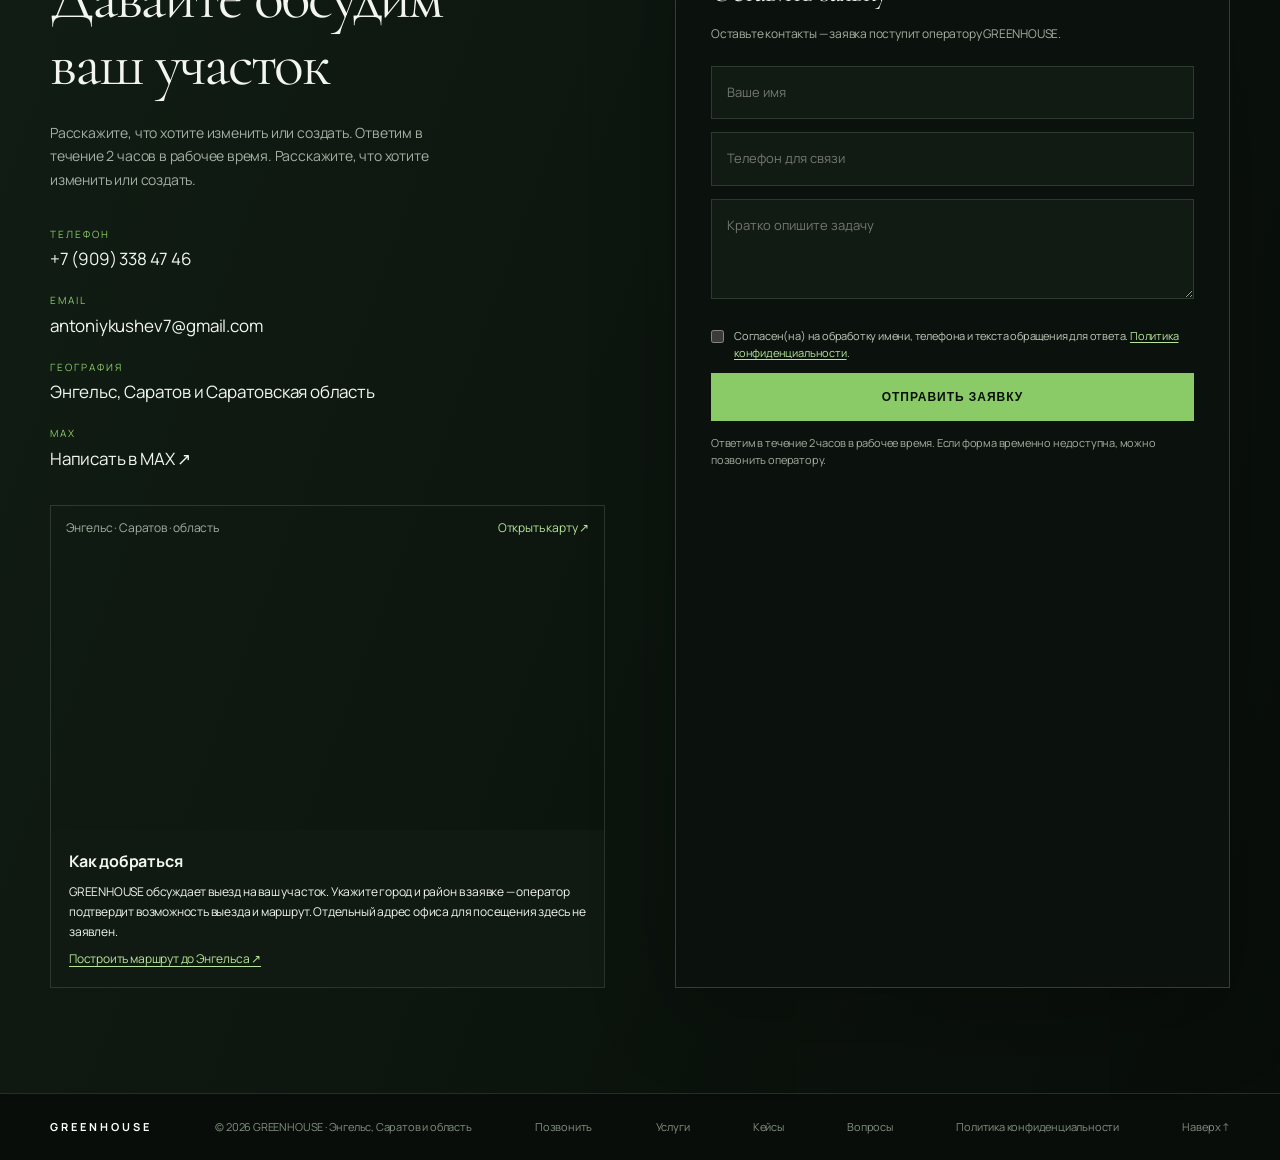
==== commit 53ac6630: "Publish GREENHOUSE branding updates" ====
--- a/index.html
+++ b/index.html
@@ -5,7 +5,7 @@
 <meta charset="UTF-8">
 <meta name="viewport" content="width=device-width, initial-scale=1.0">
 <meta name="theme-color" content="#080d09">
-<meta name="description" content="GREENHOUS — озеленение, посадка растений, благоустройство и сезонный уход в Энгельсе, Саратове и области.">
+<meta name="description" content="GREENHOUSE — озеленение, посадка растений, благоустройство и сезонный уход в Энгельсе, Саратове и области.">
 <meta name="robots" content="index,follow">
 <meta property="og:type" content="website">
 <meta property="og:url" content="https://greenhous64.github.io/greenhouse64/">
@@ -13,8 +13,8 @@
 <meta name="twitter:card" content="summary_large_image">
 <link rel="canonical" href="https://greenhous64.github.io/greenhouse64/">
 <meta property="og:locale" content="ru_RU">
-<meta property="og:site_name" content="GREENHOUS">
-<meta property="og:title" content="GREENHOUS — озеленение и благоустройство в Энгельсе">
+<meta property="og:site_name" content="GREENHOUSE">
+<meta property="og:title" content="GREENHOUSE — озеленение и благоустройство в Энгельсе">
 <meta property="og:description" content="Озеленение, благоустройство, растения и сезонный уход в Энгельсе, Саратове и области.">
 <meta name="color-scheme" content="dark">
 <link rel="preconnect" href="https://fonts.googleapis.com">
@@ -22,7 +22,7 @@
 <link href="https://fonts.googleapis.com/css2?family=Cormorant+Garamond:wght@400;500;600&family=Manrope:wght@400;500;600;700;800&display=swap" rel="stylesheet">
 <link rel="preload" as="image" href="images/1.jpg" fetchpriority="high">
 <script src="supabase-client-config.js"></script>
-<title>GREENHOUS — озеленение и благоустройство в Энгельсе</title>
+<title>GREENHOUSE — озеленение и благоустройство в Энгельсе</title>
 
 <style>
 :root {
@@ -859,7 +859,7 @@
 .map-block iframe { display:block; border:0; width:100%; height:260px; filter:saturate(.72); }
 
 
-/* GREENHOUS refined editorial layer */
+/* GREENHOUSE refined editorial layer */
 body { font-family:"Manrope",Arial,sans-serif; letter-spacing:-.012em; }
 h1,h2,h3,.logo,.stats strong { letter-spacing:-.035em; }
 header { position:fixed; top:0; background:rgba(8,13,9,.76); backdrop-filter:blur(18px); border-color:rgba(190,220,184,.12); }
@@ -958,7 +958,7 @@
 
 <header>
   <div class="container nav">
-    <a class="logo" href="#top">GREEN<span>HOUS</span></a>
+    <a class="logo" href="#top">GREENHOUSE</a>
 
     <nav class="nav-links" id="navLinks" aria-label="Основная навигация">
       <a href="services.html">Услуги</a>
@@ -1006,7 +1006,7 @@
 
     <div class="about-visual">
       <div class="about-image" role="img" aria-label="Благоустроенная зона отдыха с садом и водоёмом"></div>
-      <div class="real-photo-slot"><span class="photo-slot-mark" aria-hidden="true">＋</span><div><strong>Место для настоящего фото объекта GREENHOUS</strong><p>Добавим здесь снимок первой выполненной работы — с разрешения заказчика.</p></div></div>
+      <div class="real-photo-slot"><span class="photo-slot-mark" aria-hidden="true">＋</span><div><strong>Место для настоящего фото объекта GREENHOUSE</strong><p>Добавим здесь снимок первой выполненной работы — с разрешения заказчика.</p></div></div>
     </div>
 
     <div class="about-text">
@@ -1015,7 +1015,7 @@
       <h2>Ближе к природе.<br>Больше жизни.</h2>
 
       <p class="lead">
-        GREENHOUS — компания из Энгельса, которая развивает
+        GREENHOUSE — компания из Энгельса, которая развивает
         озеленение, благоустройство и уход за участками.
       </p>
 
@@ -1027,7 +1027,7 @@
       </p>
 
       <p>
-        Мы строим GREENHOUS вместе с вами: внимательно
+        Мы строим GREENHOUSE вместе с вами: внимательно
         относимся к каждой задаче и хотим заслужить
         доверие качеством работы.
       </p>
@@ -1065,7 +1065,7 @@
     </div>
 
     <div class="service-carousel-head"><p class="carousel-hint">Карусель листается сама — проведите по карточкам, чтобы посмотреть направления</p></div>
-    <div class="service-grid" id="serviceCarousel" role="region" aria-roledescription="карусель" aria-label="Услуги GREENHOUS" tabindex="0">
+    <div class="service-grid" id="serviceCarousel" role="region" aria-roledescription="карусель" aria-label="Услуги GREENHOUSE" tabindex="0">
 
       <article class="service">
         <img class="service-photo" src="images/3.jpg" alt="Ряды декоративных растений в питомнике" loading="lazy" decoding="async">
@@ -1235,15 +1235,15 @@
   </div>
 </section>
 
-<!-- РАЗВИТИЕ GREENHOUS -->
+<!-- РАЗВИТИЕ GREENHOUSE -->
 <section class="growth" id="growth">
   <div class="container growth-grid">
     <div>
-      <div class="kicker">05 / Развитие GREENHOUS</div>
+      <div class="kicker">05 / Развитие GREENHOUSE</div>
       <h2>Репутацию не обещают.<br>Её заслуживают делом.</h2>
     </div>
     <div class="growth-copy">
-      <p class="lead">GREENHOUS начинает свой путь. Каждый участок — возможность подтвердить наше отношение к делу.</p>
+      <p class="lead">GREENHOUSE начинает свой путь. Каждый участок — возможность подтвердить наше отношение к делу.</p>
       <p>Развиваем питомник и направления озеленения постепенно и открыто. Не обещаем многолетний опыт — вместо этого внимательно относимся к задаче, заранее согласуем условия и хотим, чтобы результат стал первым шагом к долгому сотрудничеству.</p>
       <a class="text-link" href="#contacts">Станьте частью нашей истории ↗</a>
     </div>
@@ -1261,7 +1261,7 @@
       </div>
 
       <p class="section-intro">
-        Это визуальные примеры, а не фотографии выполненных проектов GREENHOUS. Реальные кейсы публикуем с разрешения заказчиков.
+        Это визуальные примеры, а не фотографии выполненных проектов GREENHOUSE. Реальные кейсы публикуем с разрешения заказчиков.
       </p>
     </div>
 
@@ -1306,7 +1306,7 @@
   <div class="container">
     <div class="section-head"><div><div class="kicker">Частые вопросы</div><h2>Коротко о важном</h2></div><a class="text-link" href="faq.html">Все вопросы ↗</a></div>
     <div class="faq-list">
-      <details><summary>В каких городах работает GREENHOUS?</summary><p>Основной город — Энгельс. Также обсуждаем выезды в Саратов и по Саратовской области.</p></details>
+      <details><summary>В каких городах работает GREENHOUSE?</summary><p>Основной город — Энгельс. Также обсуждаем выезды в Саратов и по Саратовской области.</p></details>
       <details><summary>Сколько стоят услуги?</summary><p>Стоимость зависит от объёма работ, территории и материалов. Точную цену уточнит оператор после обсуждения задачи.</p></details>
       <details><summary>Как оставить заявку?</summary><p>Заполните форму или позвоните. После отправки формы откроется почтовое приложение — проверьте и отправьте подготовленное письмо.</p></details>
       <details><summary>Поможете выбрать растения?</summary><p>Да, расскажите оператору о месте посадки, освещении и желаемом результате. Наличие и стоимость подтвердим отдельно.</p></details>
@@ -1338,7 +1338,7 @@
 
         <div>
           <small>Email</small>
-          <a href="mailto:antoniykushev7@gmail.com?subject=GREENHOUS%20%E2%80%94%20%D0%B2%D0%BE%D0%BF%D1%80%D0%BE%D1%81">
+          <a href="mailto:antoniykushev7@gmail.com?subject=GREENHOUSE%20%E2%80%94%20%D0%B2%D0%BE%D0%BF%D1%80%D0%BE%D1%81">
             antoniykushev7@gmail.com
           </a>
         </div>
@@ -1359,14 +1359,14 @@
       </div>
       <div class="map-block">
         <div class="map-heading"><span>Энгельс · Саратов · область</span><a href="https://www.openstreetmap.org/#map=10/51.51/46.08" target="_blank" rel="noopener">Открыть карту ↗</a></div>
-        <iframe title="Карта региона обслуживания GREENHOUS: Энгельс и Саратов" src="https://www.openstreetmap.org/export/embed.html?bbox=45.80%2C51.43%2C46.25%2C51.69&layer=mapnik" loading="lazy" referrerpolicy="no-referrer-when-downgrade"></iframe>
-        <div class="directions"><strong>Как добраться</strong><p>GREENHOUS обсуждает выезд на ваш участок. Укажите город и район в заявке — оператор подтвердит возможность выезда и маршрут. Отдельный адрес офиса для посещения здесь не заявлен.</p><a href="https://www.google.com/maps/dir/?api=1&destination=Энгельс" target="_blank" rel="noopener">Построить маршрут до Энгельса ↗</a></div>
+        <iframe title="Карта региона обслуживания GREENHOUSE: Энгельс и Саратов" src="https://www.openstreetmap.org/export/embed.html?bbox=45.80%2C51.43%2C46.25%2C51.69&layer=mapnik" loading="lazy" referrerpolicy="no-referrer-when-downgrade"></iframe>
+        <div class="directions"><strong>Как добраться</strong><p>GREENHOUSE обсуждает выезд на ваш участок. Укажите город и район в заявке — оператор подтвердит возможность выезда и маршрут. Отдельный адрес офиса для посещения здесь не заявлен.</p><a href="https://www.google.com/maps/dir/?api=1&destination=Энгельс" target="_blank" rel="noopener">Построить маршрут до Энгельса ↗</a></div>
       </div>
     </div>
 
     <form class="contact-form" id="contactForm">
       <h3>Оставить заявку</h3>
-      <p>Оставьте контакты — заявка поступит оператору GREENHOUS.</p>
+      <p>Оставьте контакты — заявка поступит оператору GREENHOUSE.</p>
 
       <input class="field" name="name" autocomplete="name"
              placeholder="Ваше имя" required>
@@ -1395,8 +1395,8 @@
 
 <footer>
   <div class="container footer-row">
-    <a class="footer-logo" href="#top">GREENHOUS</a>
-    <span>© <span id="currentYear">2026</span> GREENHOUS · Энгельс, Саратов и область</span>
+    <a class="footer-logo" href="#top">GREENHOUSE</a>
+    <span>© <span id="currentYear">2026</span> GREENHOUSE · Энгельс, Саратов и область</span>
     <a href="tel:+79093384746">Позвонить</a>
     <a href="services.html">Услуги</a><a href="cases.html">Кейсы</a><a href="faq.html">Вопросы</a><a href="privacy.html">Политика конфиденциальности</a>
     <a href="#top">Наверх ↑</a>
@@ -1405,10 +1405,10 @@
 
 <div class="garden-guide">
   <button class="guide-launch" id="guideLaunch" type="button" aria-expanded="false" aria-controls="guidePanel">
-    <span class="guide-orb" aria-hidden="true">✳</span><span><strong>Подобрать услугу</strong><small>Помощник GREENHOUS</small></span><span class="guide-arrow" aria-hidden="true">↗</span>
+    <span class="guide-orb" aria-hidden="true">✳</span><span><strong>Подобрать услугу</strong><small>Помощник GREENHOUSE</small></span><span class="guide-arrow" aria-hidden="true">↗</span>
   </button>
   <aside class="guide-panel" id="guidePanel" role="dialog" aria-modal="false" aria-labelledby="guideTitle" hidden>
-    <div class="guide-header"><div><span class="guide-live"></span><span>НАВИГАТОР GREENHOUS</span></div><button id="guideClose" class="guide-close" type="button" aria-label="Закрыть помощник">×</button></div>
+    <div class="guide-header"><div><span class="guide-live"></span><span>НАВИГАТОР GREENHOUSE</span></div><button id="guideClose" class="guide-close" type="button" aria-label="Закрыть помощник">×</button></div>
     <h2 id="guideTitle">С чего начнём?</h2>
     <p class="guide-description">Выберите задачу — подскажу подходящее направление и передам его в форму оператору.</p>
     <div class="guide-options" id="guideOptions">
@@ -1465,7 +1465,7 @@
 guideClose.addEventListener("click",()=>setGuideOpen(false));
 document.addEventListener("keydown",event=>{if(event.key==="Escape"&&!guidePanel.hidden)setGuideOpen(false)});
 const guideReplies={
- green:{service:"Озеленение и посадка",text:"Начните с назначения участка, освещения и желаемого ухода. GREENHOUS поможет обсудить подбор растений и последовательность посадки."},
+ green:{service:"Озеленение и посадка",text:"Начните с назначения участка, освещения и желаемого ухода. GREENHOUSE поможет обсудить подбор растений и последовательность посадки."},
  care:{service:"Уход за садом",text:"Опишите, какие растения требуют внимания и как часто нужен уход. Оператор уточнит объём и удобный график."},
  plants:{service:"Растения для участка",text:"Расскажите, что нужно посадить и где будет расти растение. Актуальное наличие и стоимость уточнит оператор."},
  winter:{service:"Зимние работы",text:"Укажите адрес района в Энгельсе или Саратове и нужный вид зимнего обслуживания. Сроки и условия подтвердит оператор."},
@@ -1497,16 +1497,16 @@
   const data = new FormData(form);
   const status = document.getElementById("formStatus");
   status.setAttribute("role", "status");
-  if (window.GREENHOUS_SUPABASE_URL && window.GREENHOUS_SUPABASE_PUBLISHABLE_KEY) {
+  if (window.GREENHOUSE_SUPABASE_URL && window.GREENHOUSE_SUPABASE_PUBLISHABLE_KEY) {
     const button = form.querySelector('button[type="submit"]');
     button.disabled = true;
     button.textContent = "Отправляем…";
     status.textContent = "";
     try {
-      const base = window.GREENHOUS_SUPABASE_URL.replace(/\/$/, "");
+      const base = window.GREENHOUSE_SUPABASE_URL.replace(/\/$/, "");
       const response = await fetch(base + "/functions/v1/submit-lead", {
         method: "POST",
-        headers: { "Content-Type": "application/json", apikey: window.GREENHOUS_SUPABASE_PUBLISHABLE_KEY },
+        headers: { "Content-Type": "application/json", apikey: window.GREENHOUSE_SUPABASE_PUBLISHABLE_KEY },
         body: JSON.stringify({ name: String(data.get("name") || "").trim(), phone: String(data.get("phone") || "").trim(), message: String(data.get("message") || "").trim(), consent: data.get("consent") === "on", website: String(data.get("website") || "") })
       });
       const result = await response.json().catch(() => ({}));
@@ -1519,7 +1519,7 @@
     }
     return;
   }
-  const subject = encodeURIComponent("Заявка с сайта GREENHOUS");
+  const subject = encodeURIComponent("Заявка с сайта GREENHOUSE");
   const body = encodeURIComponent("Имя: " + String(data.get("name") || "").trim() + "\nТелефон: " + String(data.get("phone") || "").trim() + "\nЗадача: " + String(data.get("message") || "Не указана").trim());
   status.textContent = "Заявка пока не подключена к серверу. Открываем почтовый черновик — отправьте письмо вручную.";
   window.location.href = "mailto:antoniykushev7@gmail.com?subject=" + subject + "&body=" + body;
@@ -1570,7 +1570,7 @@
 
 <a class="mobile-apply" href="#contacts">Оставить заявку <span aria-hidden="true">↗</span></a>
 <script src="analytics-config.js"></script><script src="analytics.js" defer></script>
-<script type="application/ld+json">{"@context":"https://schema.org","@type":"Organization","name":"GREENHOUS","url":"https://greenhous64.github.io/greenhouse64/","telephone":"+79093384746","email":"antoniykushev7@gmail.com","areaServed":[{"@type":"City","name":"Энгельс"},{"@type":"City","name":"Саратов"},{"@type":"AdministrativeArea","name":"Саратовская область"}],"description":"Озеленение, благоустройство и уход за участками в Энгельсе, Саратове и Саратовской области."}</script>
+<script type="application/ld+json">{"@context":"https://schema.org","@type":"Organization","name":"GREENHOUSE","url":"https://greenhous64.github.io/greenhouse64/","telephone":"+79093384746","email":"antoniykushev7@gmail.com","areaServed":[{"@type":"City","name":"Энгельс"},{"@type":"City","name":"Саратов"},{"@type":"AdministrativeArea","name":"Саратовская область"}],"description":"Озеленение, благоустройство и уход за участками в Энгельсе, Саратове и Саратовской области."}</script>
 </body>
 </html>
 
--- a/site.css
+++ b/site.css
@@ -1,5 +1,5 @@
 
-/* Shared styles for GREENHOUS static pages and new homepage elements */
+/* Shared styles for GREENHOUSE static pages and new homepage elements */
 :root { color-scheme: dark; }
 body { background:#080d09; color:#f3f5ef; font:400 16px/1.65 Manrope,Arial,sans-serif; }
 a { color:inherit; text-decoration:none; }
@@ -37,7 +37,8 @@
 .photo-caption { position:absolute; inset:auto 0 0; padding:36px 18px 16px; color:#f3f5ef; background:linear-gradient(transparent,rgba(5,10,6,.86)); font-size:11px; letter-spacing:.1em; text-transform:uppercase; }
 .case-grid { display:grid; grid-template-columns:repeat(3,minmax(0,1fr)); gap:14px; }
 .case-slot { min-height:320px; padding:24px; border:1px solid rgba(190,220,184,.18); background:linear-gradient(145deg,rgba(138,203,104,.08),#101a12 60%); display:flex; flex-direction:column; }
-.case-slot-mark { height:118px; display:grid; place-items:center; margin-bottom:22px; border:1px dashed rgba(183,230,154,.25); color:#8acb68; font-size:34px; }
+.service-photo { width:100%; height:190px; object-fit:cover; margin:0 0 20px; border-radius:2px; }
+.case-slot .service-photo { width:100%; height:190px; margin:0 0 20px; }
 .case-slot small { color:#8acb68; font-size:10px; letter-spacing:.16em; text-transform:uppercase; }
 .case-slot p { margin-top:8px; font-size:13px; }
 .notice-box { margin:24px 0 0; padding:18px 20px; border-left:2px solid #8acb68; background:#101a12; color:#c3cdc0; font-size:13px; }
@@ -100,3 +101,4 @@
 }
 @media(max-width:430px) { .review-slots { grid-template-columns:1fr; } }
 
+
